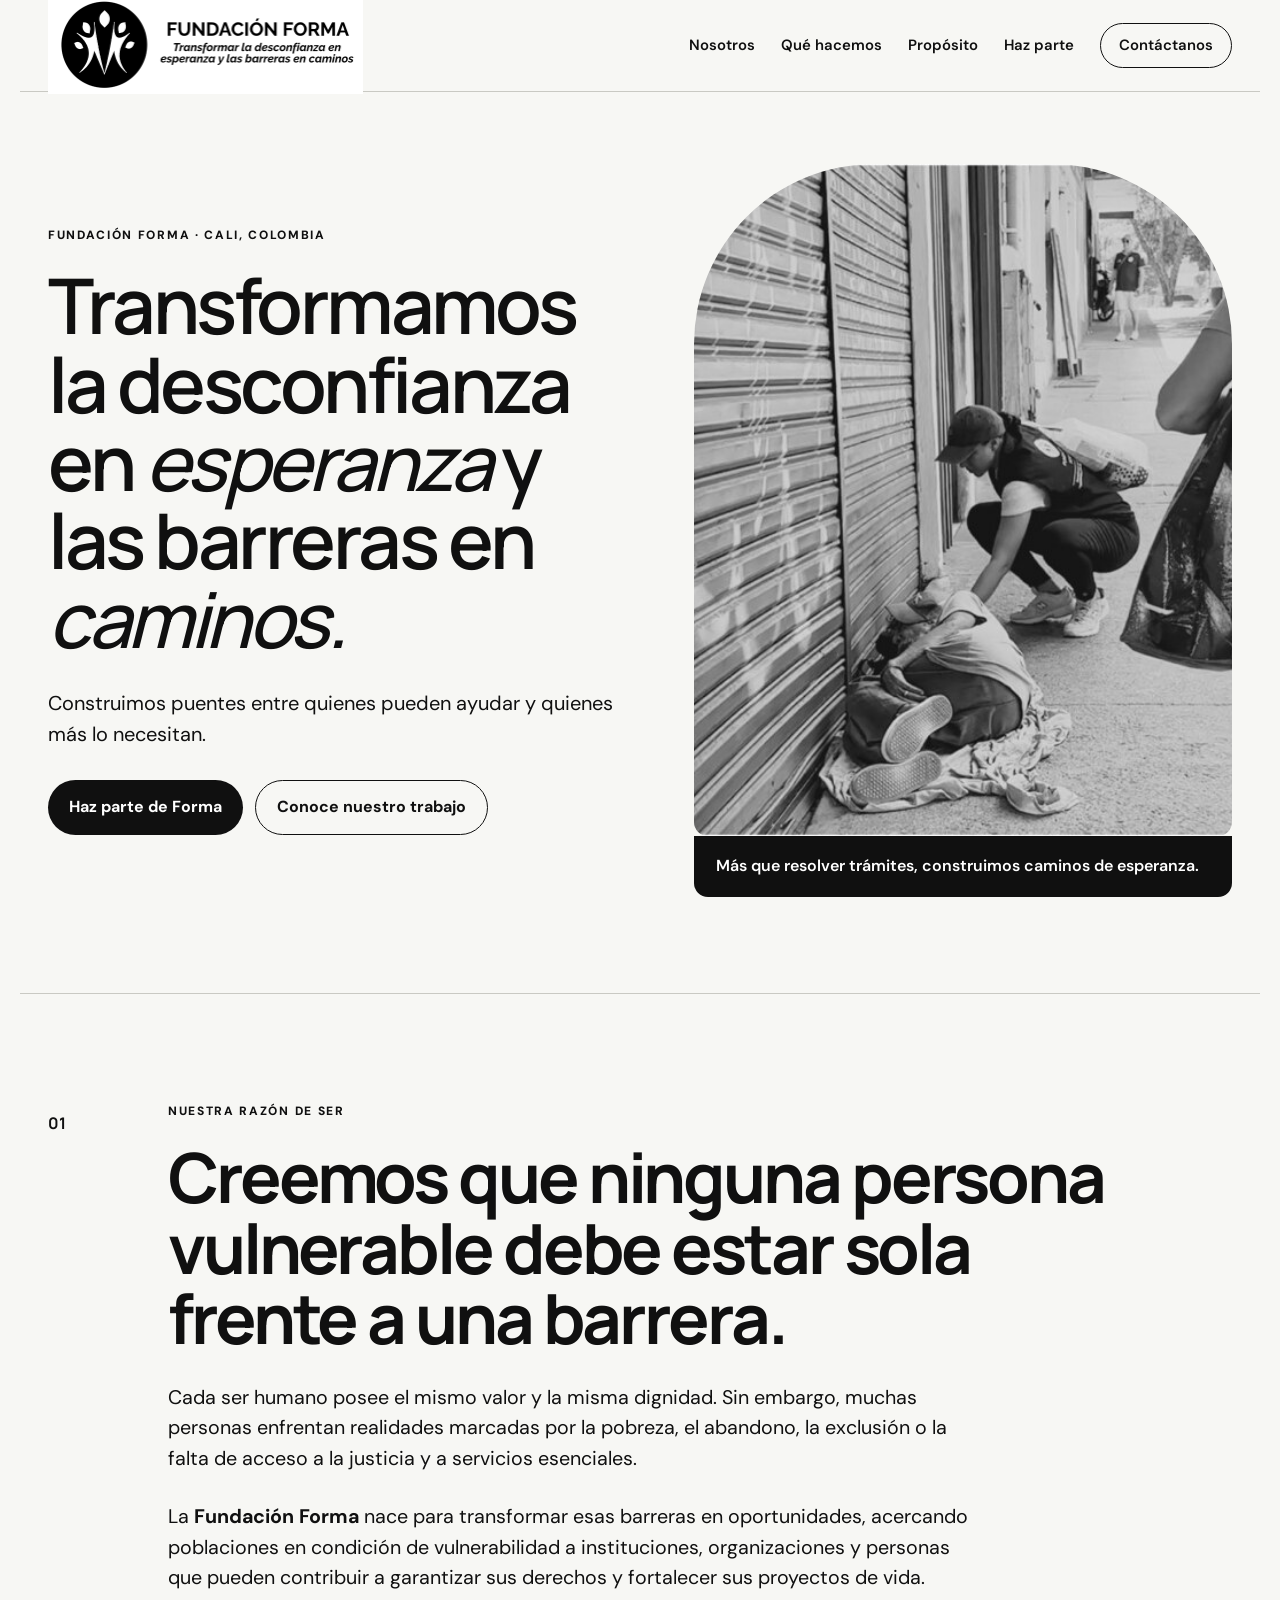
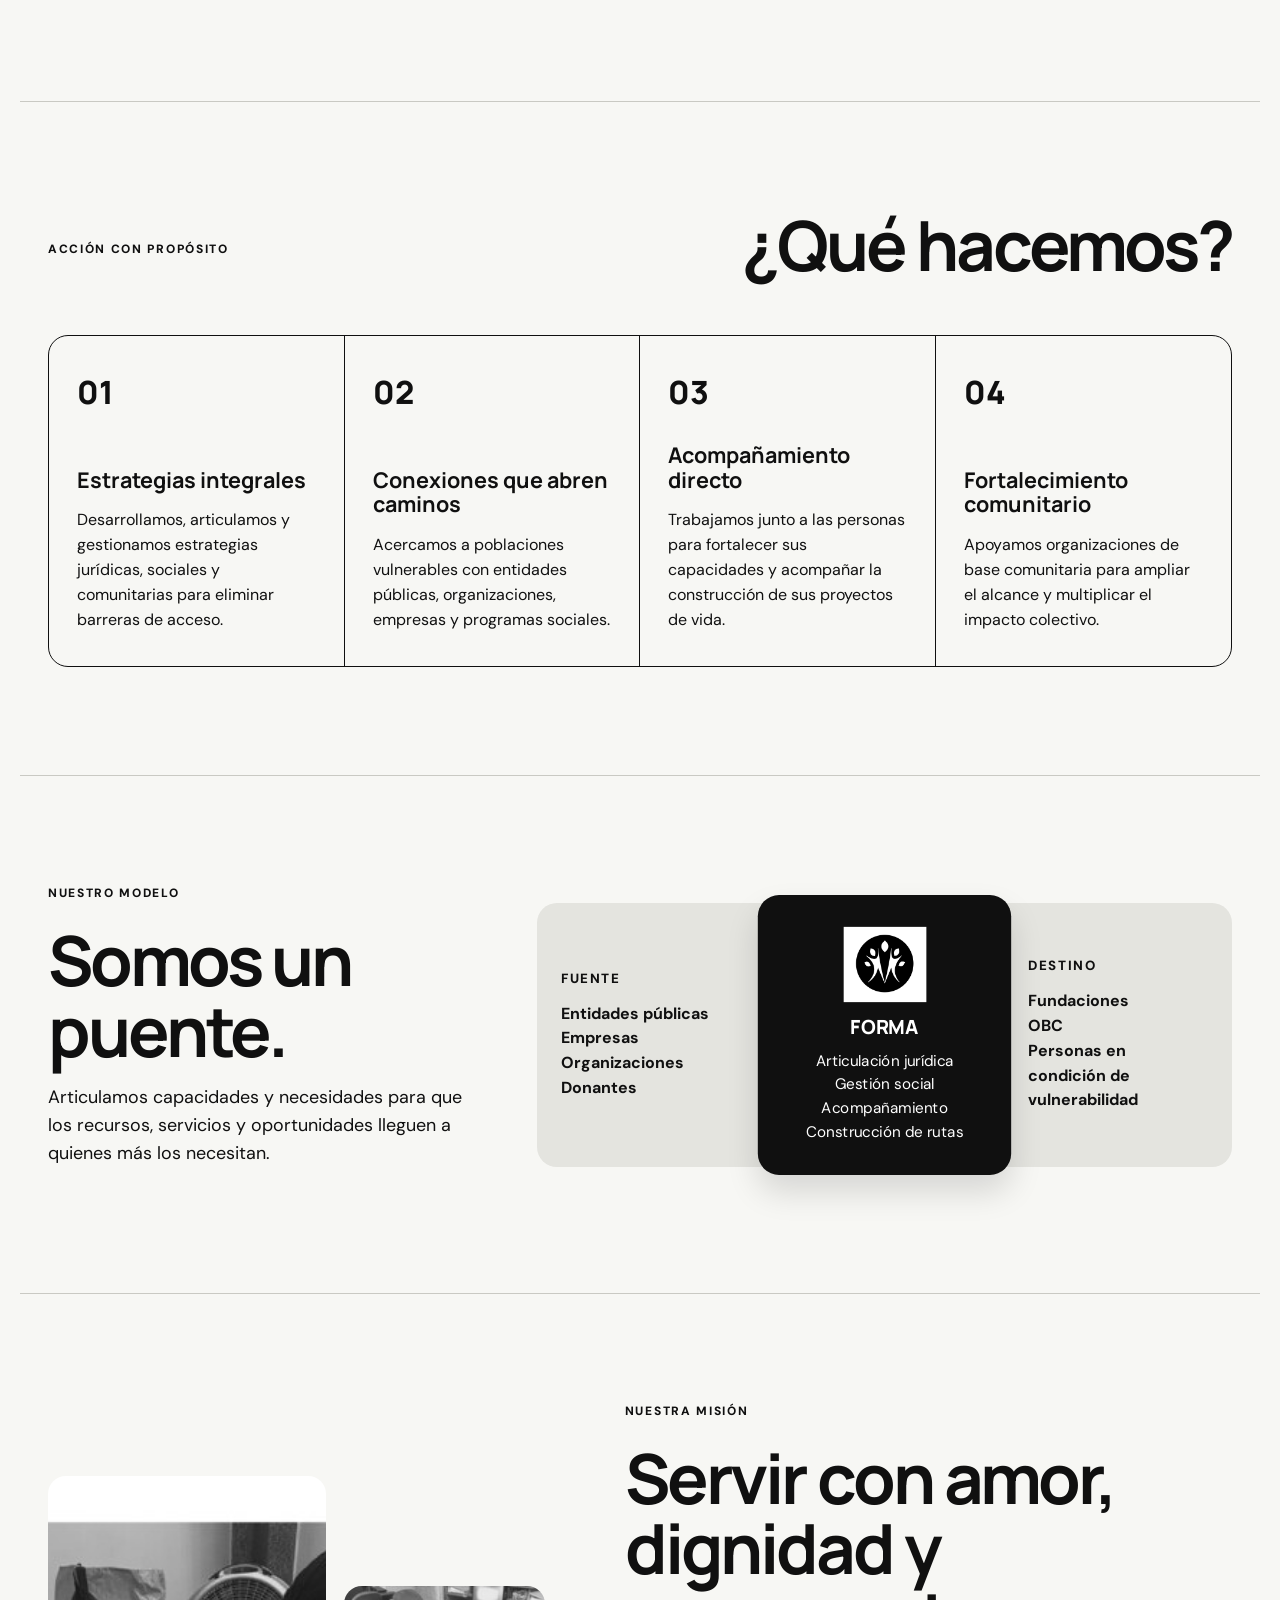
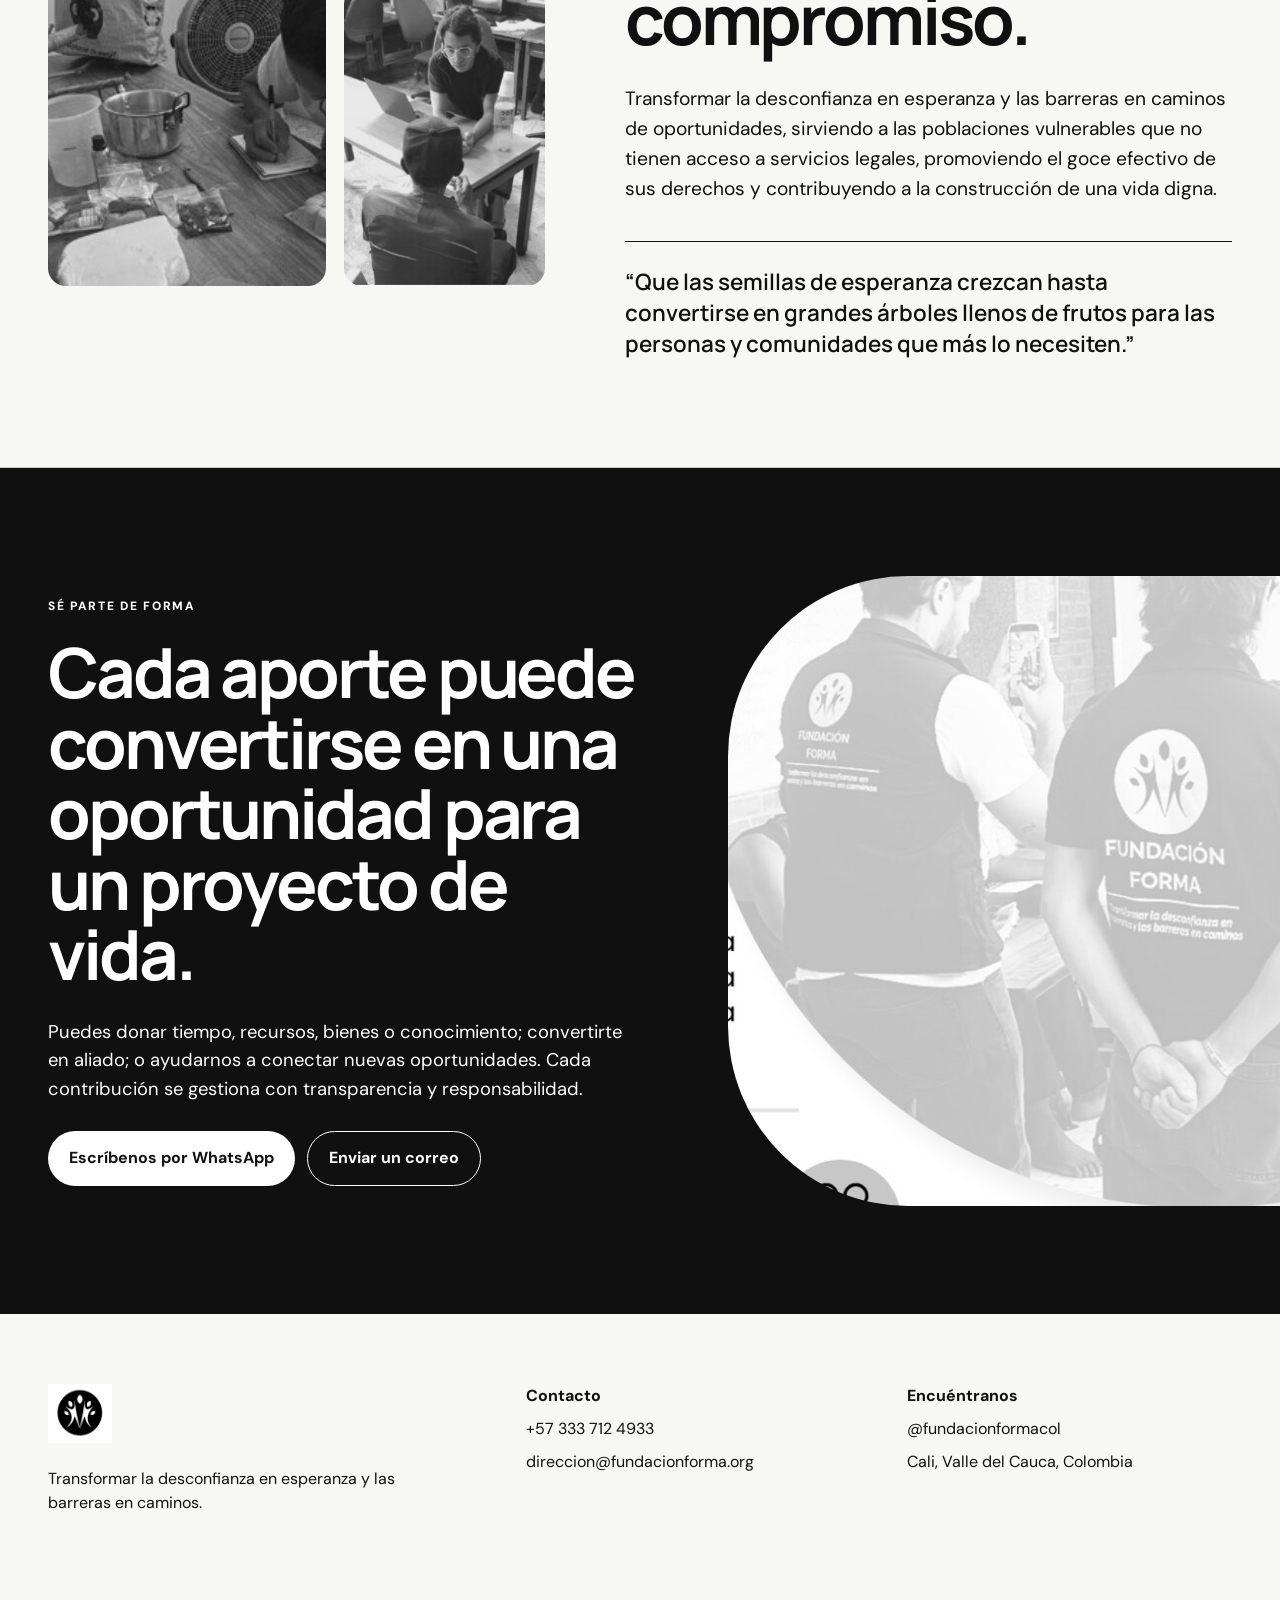
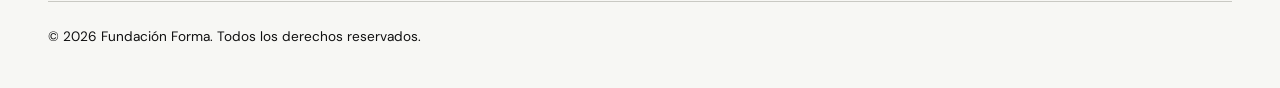
==== index.html @ 5c6cae5a "Add files via upload Publicar página de Fundación Forma." ====
<!doctype html>
<html lang="es">
<head>
  <meta charset="utf-8">
  <meta name="viewport" content="width=device-width, initial-scale=1">
  <meta name="description" content="Fundación Forma transforma la desconfianza en esperanza y las barreras en caminos, acompañando a poblaciones en condición de vulnerabilidad.">
  <meta name="theme-color" content="#111111">
  <title>Fundación Forma | Caminos de esperanza</title>
  <link rel="preconnect" href="https://fonts.googleapis.com">
  <link rel="preconnect" href="https://fonts.gstatic.com" crossorigin>
  <link href="https://fonts.googleapis.com/css2?family=DM+Sans:wght@400;500;600;700&family=Manrope:wght@500;600;700;800&display=swap" rel="stylesheet">
  <link rel="stylesheet" href="styles.css">
</head>
<body>
  <a class="skip-link" href="#contenido">Saltar al contenido</a>
  <header class="site-header">
    <a class="brand" href="#inicio" aria-label="Fundación Forma, inicio">
      <img src="logo-horizontal.png" alt="Fundación Forma">
    </a>
    <button class="menu-button" type="button" aria-expanded="false" aria-controls="menu">Menú</button>
    <nav id="menu" aria-label="Navegación principal">
      <a href="#nosotros">Nosotros</a>
      <a href="#hacemos">Qué hacemos</a>
      <a href="#mision">Propósito</a>
      <a href="#participa">Haz parte</a>
      <a class="nav-cta" href="https://wa.me/573337124933" target="_blank" rel="noopener">Contáctanos</a>
    </nav>
  </header>

  <main id="contenido">
    <section class="hero" id="inicio">
      <div class="hero-copy reveal">
        <p class="eyebrow">Fundación Forma · Cali, Colombia</p>
        <h1>Transformamos la desconfianza en <em>esperanza</em> y las barreras en <em>caminos.</em></h1>
        <p class="hero-lead">Construimos puentes entre quienes pueden ayudar y quienes más lo necesitan.</p>
        <div class="hero-actions">
          <a class="button button-dark" href="#participa">Haz parte de Forma</a>
          <a class="button button-light" href="#hacemos">Conoce nuestro trabajo</a>
        </div>
      </div>
      <figure class="hero-image reveal">
        <img src="hero.jpg" alt="Equipo de Fundación Forma acompañando a una persona en Cali">
        <figcaption>Más que resolver trámites, construimos caminos de esperanza.</figcaption>
      </figure>
    </section>

    <section class="statement section" id="nosotros">
      <div class="section-number">01</div>
      <div class="statement-copy reveal">
        <p class="eyebrow">Nuestra razón de ser</p>
        <h2>Creemos que ninguna persona vulnerable debe estar sola frente a una barrera.</h2>
        <p>Cada ser humano posee el mismo valor y la misma dignidad. Sin embargo, muchas personas enfrentan realidades marcadas por la pobreza, el abandono, la exclusión o la falta de acceso a la justicia y a servicios esenciales.</p>
        <p>La <strong>Fundación Forma</strong> nace para transformar esas barreras en oportunidades, acercando poblaciones en condición de vulnerabilidad a instituciones, organizaciones y personas que pueden contribuir a garantizar sus derechos y fortalecer sus proyectos de vida.</p>
      </div>
    </section>

    <section class="work section" id="hacemos">
      <div class="section-heading reveal">
        <p class="eyebrow">Acción con propósito</p>
        <h2>¿Qué hacemos?</h2>
      </div>
      <div class="services">
        <article class="service reveal"><span>01</span><h3>Estrategias integrales</h3><p>Desarrollamos, articulamos y gestionamos estrategias jurídicas, sociales y comunitarias para eliminar barreras de acceso.</p></article>
        <article class="service reveal"><span>02</span><h3>Conexiones que abren caminos</h3><p>Acercamos a poblaciones vulnerables con entidades públicas, organizaciones, empresas y programas sociales.</p></article>
        <article class="service reveal"><span>03</span><h3>Acompañamiento directo</h3><p>Trabajamos junto a las personas para fortalecer sus capacidades y acompañar la construcción de sus proyectos de vida.</p></article>
        <article class="service reveal"><span>04</span><h3>Fortalecimiento comunitario</h3><p>Apoyamos organizaciones de base comunitaria para ampliar el alcance y multiplicar el impacto colectivo.</p></article>
      </div>
    </section>

    <section class="bridge section" aria-labelledby="bridge-title">
      <div class="bridge-intro reveal">
        <p class="eyebrow">Nuestro modelo</p>
        <h2 id="bridge-title">Somos un puente.</h2>
        <p>Articulamos capacidades y necesidades para que los recursos, servicios y oportunidades lleguen a quienes más los necesitan.</p>
      </div>
      <div class="bridge-map reveal">
        <div><small>Fuente</small><strong>Entidades públicas<br>Empresas<br>Organizaciones<br>Donantes</strong></div>
        <div class="bridge-center"><img src="isotipo.png" alt=""><strong>FORMA</strong><span>Articulación jurídica<br>Gestión social<br>Acompañamiento<br>Construcción de rutas</span></div>
        <div><small>Destino</small><strong>Fundaciones<br>OBC<br>Personas en condición de vulnerabilidad</strong></div>
      </div>
    </section>

    <section class="purpose section" id="mision">
      <figure class="photo-stack reveal">
        <img src="taller.jpg" alt="Actividad productiva acompañada por Fundación Forma">
        <img src="acompanamiento.jpg" alt="Asesoría directa de Fundación Forma">
      </figure>
      <div class="purpose-copy reveal">
        <p class="eyebrow">Nuestra misión</p>
        <h2>Servir con amor, dignidad y compromiso.</h2>
        <p>Transformar la desconfianza en esperanza y las barreras en caminos de oportunidades, sirviendo a las poblaciones vulnerables que no tienen acceso a servicios legales, promoviendo el goce efectivo de sus derechos y contribuyendo a la construcción de una vida digna.</p>
        <blockquote>“Que las semillas de esperanza crezcan hasta convertirse en grandes árboles llenos de frutos para las personas y comunidades que más lo necesiten.”</blockquote>
      </div>
    </section>

    <section class="join section" id="participa">
      <div class="join-copy reveal">
        <p class="eyebrow">Sé parte de Forma</p>
        <h2>Cada aporte puede convertirse en una oportunidad para un proyecto de vida.</h2>
        <p>Puedes donar tiempo, recursos, bienes o conocimiento; convertirte en aliado; o ayudarnos a conectar nuevas oportunidades. Cada contribución se gestiona con transparencia y responsabilidad.</p>
        <div class="hero-actions">
          <a class="button button-white" href="https://wa.me/573337124933?text=Hola%20Fundaci%C3%B3n%20Forma%2C%20quiero%20conocer%20c%C3%B3mo%20puedo%20ayudar." target="_blank" rel="noopener">Escríbenos por WhatsApp</a>
          <a class="button button-outline" href="mailto:direccion@fundacionforma.org">Enviar un correo</a>
        </div>
      </div>
      <figure class="join-image reveal"><img src="equipo.jpg" alt="Integrantes de Fundación Forma en una actividad de servicio"></figure>
    </section>
  </main>

  <footer>
    <div class="footer-brand"><img src="isotipo.png" alt="Fundación Forma"><p>Transformar la desconfianza en esperanza y las barreras en caminos.</p></div>
    <div><strong>Contacto</strong><a href="tel:+573337124933">+57 333 712 4933</a><a href="mailto:direccion@fundacionforma.org">direccion@fundacionforma.org</a></div>
    <div><strong>Encuéntranos</strong><a href="https://www.instagram.com/fundacionformacol/" target="_blank" rel="noopener">@fundacionformacol</a><span>Cali, Valle del Cauca, Colombia</span></div>
    <p class="copyright">© <span id="year"></span> Fundación Forma. Todos los derechos reservados.</p>
  </footer>
  <script src="script.js"></script>
</body>
</html>
---- styles.css ----
:root{--ink:#101010;--paper:#f7f7f4;--soft:#deded9;--line:#c9c9c3;--max:1240px}*{box-sizing:border-box}html{scroll-behavior:smooth}body{margin:0;background:var(--paper);color:var(--ink);font-family:"DM Sans",sans-serif;line-height:1.55}img{display:block;max-width:100%}a{color:inherit}.skip-link{position:absolute;left:-9999px}.skip-link:focus{left:1rem;top:1rem;background:#fff;padding:.75rem;z-index:20}.site-header{height:92px;max-width:var(--max);margin:auto;padding:0 28px;display:flex;align-items:center;justify-content:space-between;border-bottom:1px solid var(--line);position:relative;z-index:10}.brand img{width:315px}.site-header nav{display:flex;align-items:center;gap:26px}.site-header nav a{text-decoration:none;font-size:.93rem;font-weight:600}.nav-cta{border:1px solid var(--ink);border-radius:999px;padding:10px 18px}.menu-button{display:none;background:none;border:1px solid var(--ink);border-radius:999px;padding:9px 15px;font:inherit;font-weight:700}.hero{max-width:var(--max);margin:auto;padding:72px 28px 96px;display:grid;grid-template-columns:1.04fr .96fr;gap:64px;align-items:center}.eyebrow{text-transform:uppercase;letter-spacing:.14em;font-size:.75rem;font-weight:800;margin:0 0 22px}.hero h1,.section h2{font-family:"Manrope",sans-serif;letter-spacing:-.045em;line-height:1.02;margin:0}.hero h1{font-size:clamp(3.1rem,6vw,6.5rem);font-weight:600}.hero h1 em{font-style:italic;font-weight:500}.hero-lead{font-size:1.25rem;max-width:610px;margin:30px 0}.hero-actions{display:flex;gap:12px;flex-wrap:wrap}.button{display:inline-flex;align-items:center;justify-content:center;padding:14px 21px;border-radius:999px;text-decoration:none;font-weight:700}.button-dark{background:var(--ink);color:#fff}.button-light{border:1px solid var(--ink)}.hero-image{margin:0}.hero-image img{aspect-ratio:4/5;object-fit:cover;filter:grayscale(1);border-radius:180px 180px 14px 14px}.hero-image figcaption{background:var(--ink);color:#fff;padding:18px 22px;border-radius:0 0 14px 14px;font-weight:600}.section{max-width:var(--max);margin:auto;padding:108px 28px;border-top:1px solid var(--line)}.section h2{font-size:clamp(2.8rem,5.4vw,5.7rem)}.statement{display:grid;grid-template-columns:120px 1fr}.section-number{font:700 1rem "Manrope";padding-top:10px}.statement-copy{max-width:980px}.statement-copy>p:not(.eyebrow){font-size:1.23rem;max-width:820px;margin:28px 0 0}.section-heading{display:flex;align-items:end;justify-content:space-between;margin-bottom:55px}.services{display:grid;grid-template-columns:repeat(4,1fr);border:1px solid var(--ink);border-radius:20px;overflow:hidden}.service{padding:34px 28px;min-height:330px;border-right:1px solid var(--ink);display:flex;flex-direction:column}.service:last-child{border-right:0}.service span{font:800 2rem "Manrope"}.service h3{font:700 1.35rem "Manrope";line-height:1.15;margin:auto 0 16px}.service p{margin:0}.bridge{display:grid;grid-template-columns:.75fr 1.25fr;gap:72px;align-items:center}.bridge-intro p:last-child{font-size:1.12rem}.bridge-map{display:grid;grid-template-columns:1fr 1.05fr 1fr;align-items:stretch}.bridge-map>div{background:#e4e4df;padding:30px 24px;display:flex;flex-direction:column;justify-content:center}.bridge-map>div:first-child{border-radius:20px 0 0 20px}.bridge-map>div:last-child{border-radius:0 20px 20px 0}.bridge-map small{text-transform:uppercase;letter-spacing:.12em;font-weight:800;margin-bottom:12px}.bridge-center{background:var(--ink)!important;color:#fff!important;text-align:center;align-items:center;transform:scale(1.06);border-radius:20px!important;box-shadow:0 16px 30px #0002}.bridge-center img{width:78px;margin-bottom:10px}.bridge-center strong{font:800 1.15rem "Manrope";margin-bottom:8px}.bridge-center span{font-size:.9rem}.purpose{display:grid;grid-template-columns:.9fr 1.1fr;gap:80px;align-items:center}.photo-stack{margin:0;display:grid;grid-template-columns:1fr .72fr;align-items:end;gap:18px}.photo-stack img{width:100%;object-fit:cover;filter:grayscale(1);border-radius:18px}.photo-stack img:first-child{height:410px}.photo-stack img:last-child{height:300px}.purpose-copy>p:not(.eyebrow){font-size:1.2rem;margin:30px 0}.purpose blockquote{margin:38px 0 0;padding:24px 0 0;border-top:1px solid var(--ink);font:600 1.4rem "Manrope"}.join{max-width:none;padding-left:max(28px,calc((100vw - var(--max))/2 + 28px));padding-right:0;background:var(--ink);color:#fff;display:grid;grid-template-columns:1.05fr .95fr;gap:70px;align-items:center}.join-copy{padding-right:20px}.join-copy>p:not(.eyebrow){font-size:1.15rem;max-width:690px;margin:28px 0}.button-white{background:#fff;color:#111}.button-outline{border:1px solid #fff}.join-image{margin:0;height:630px}.join-image img{height:100%;width:100%;object-fit:cover;filter:grayscale(1);border-radius:180px 0 0 180px}footer{max-width:var(--max);margin:auto;padding:70px 28px 28px;display:grid;grid-template-columns:1.3fr 1fr 1fr;gap:55px}footer>div{display:flex;flex-direction:column;gap:8px}footer a{text-decoration:none}.footer-brand img{width:64px}.footer-brand p{max-width:360px}.copyright{grid-column:1/-1;border-top:1px solid var(--line);padding-top:24px;font-size:.85rem}.reveal{opacity:0;transform:translateY(18px);transition:opacity .7s ease,transform .7s ease}.reveal.visible{opacity:1;transform:none}@media(max-width:900px){.brand img{width:235px}.menu-button{display:block}.site-header nav{display:none;position:absolute;top:82px;left:18px;right:18px;background:var(--paper);padding:24px;flex-direction:column;align-items:stretch;border:1px solid var(--ink);border-radius:16px}.site-header nav.open{display:flex}.hero,.purpose,.bridge,.join{grid-template-columns:1fr}.hero{padding-top:50px}.hero-image{max-width:600px}.services{grid-template-columns:1fr 1fr}.service:nth-child(2){border-right:0}.service:nth-child(-n+2){border-bottom:1px solid var(--ink)}.bridge{gap:42px}.join{padding-right:28px}.join-image{height:470px}.join-image img{border-radius:120px 120px 0 0}footer{grid-template-columns:1fr 1fr}}@media(max-width:620px){.site-header{height:78px;padding:0 18px}.brand img{width:190px}.hero,.section{padding-left:20px;padding-right:20px}.hero{padding-bottom:70px;gap:38px}.hero h1{font-size:3.25rem}.hero-actions{flex-direction:column}.button{width:100%}.hero-image img{aspect-ratio:1/1.2}.statement{grid-template-columns:1fr}.section-number{margin-bottom:30px}.services{grid-template-columns:1fr}.service{border-right:0;border-bottom:1px solid var(--ink)!important;min-height:auto}.service:last-child{border-bottom:0!important}.service h3{margin:38px 0 12px}.bridge-map{grid-template-columns:1fr}.bridge-map>div{border-radius:0!important}.bridge-map>div:first-child{border-radius:18px 18px 0 0!important}.bridge-map>div:last-child{border-radius:0 0 18px 18px!important}.bridge-center{transform:none;border-radius:0!important}.photo-stack img:first-child{height:300px}.photo-stack img:last-child{height:230px}.join{padding-left:20px;padding-right:20px}.join-image{height:350px}footer{grid-template-columns:1fr;padding-left:20px;padding-right:20px}.copyright{grid-column:auto}}
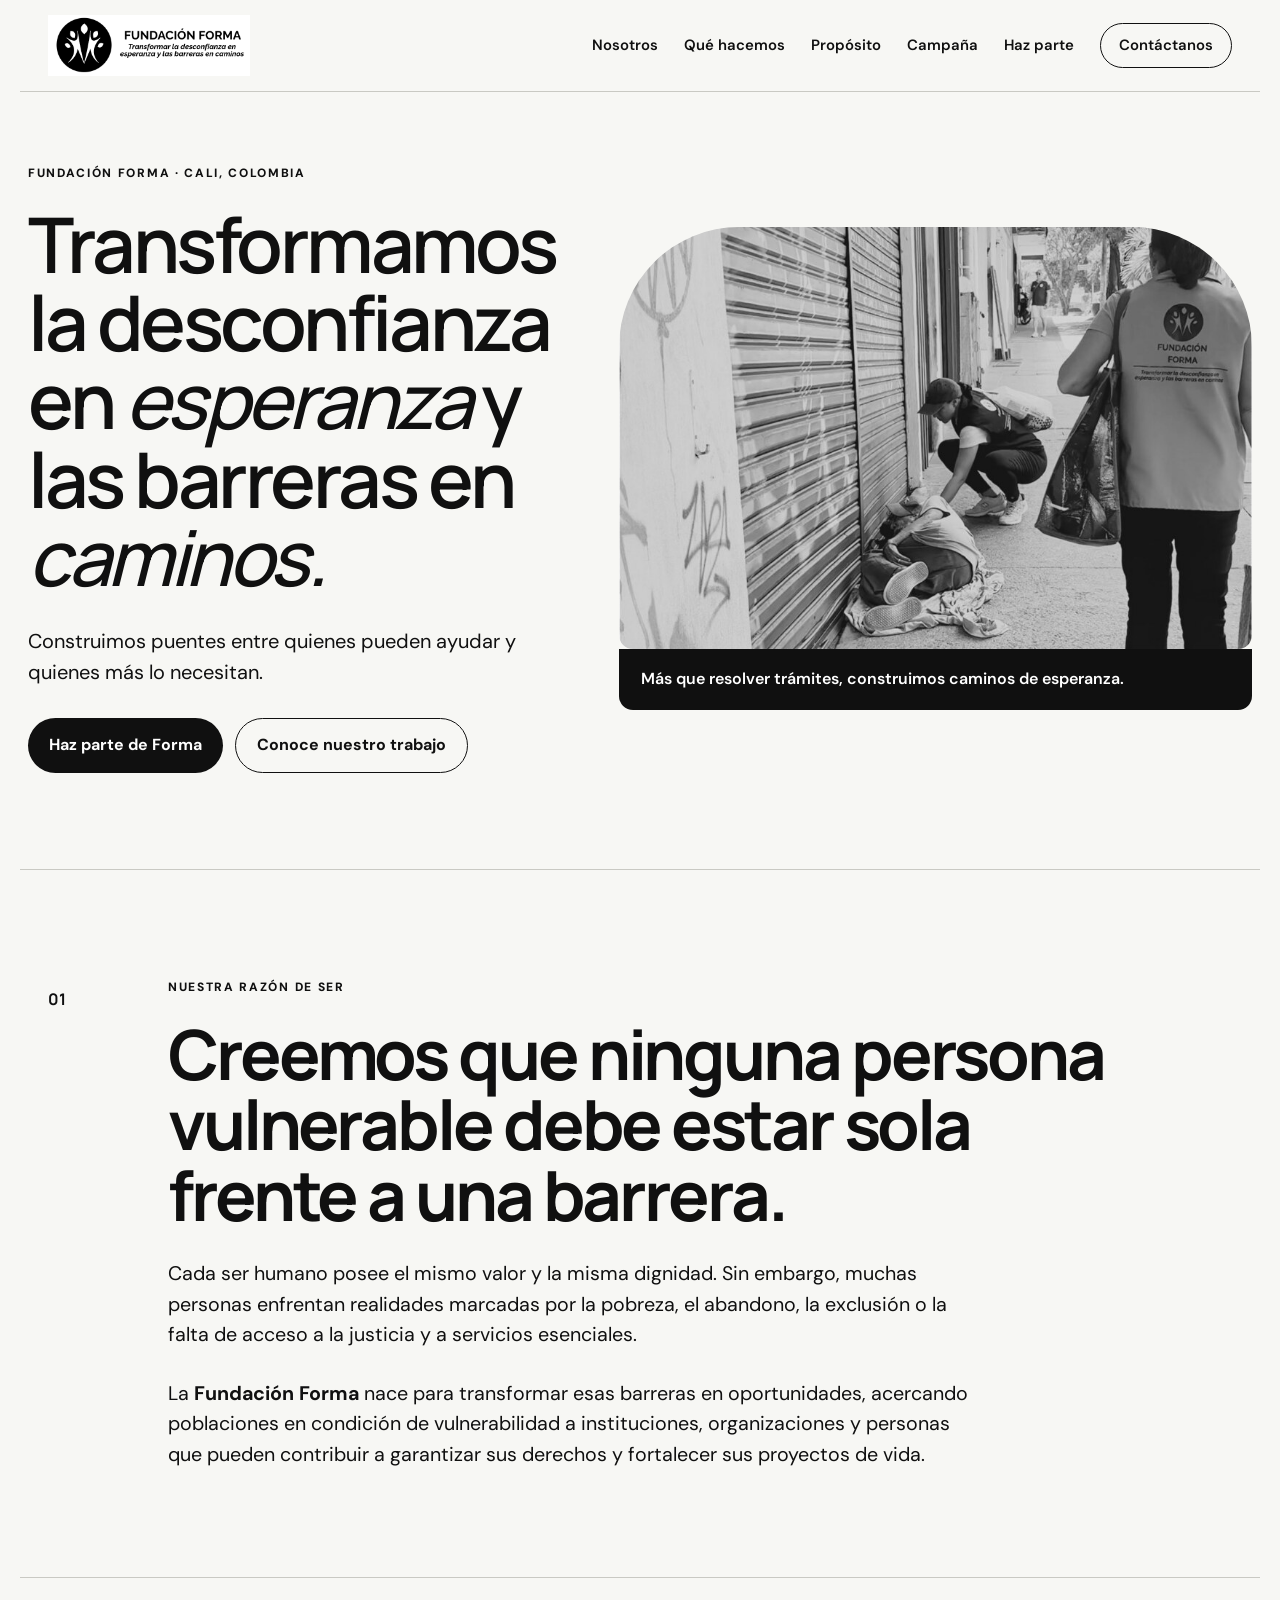
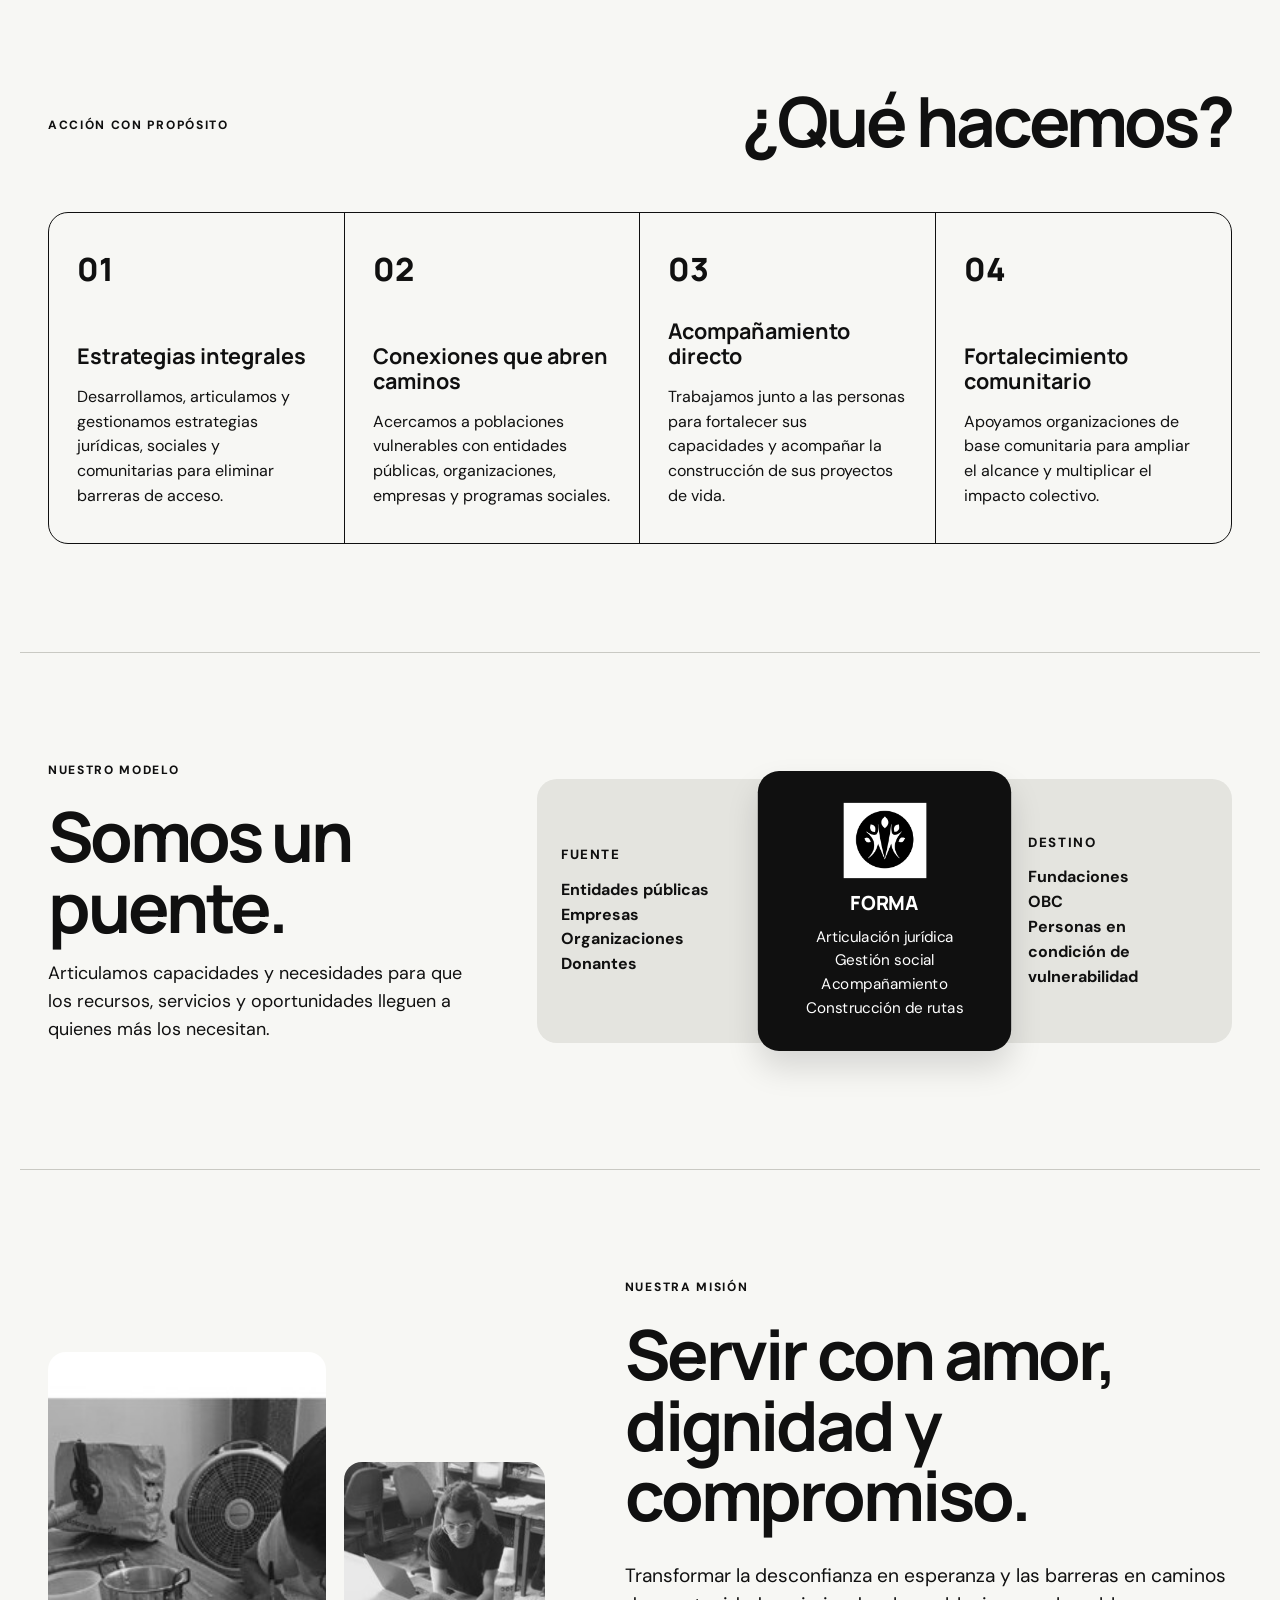
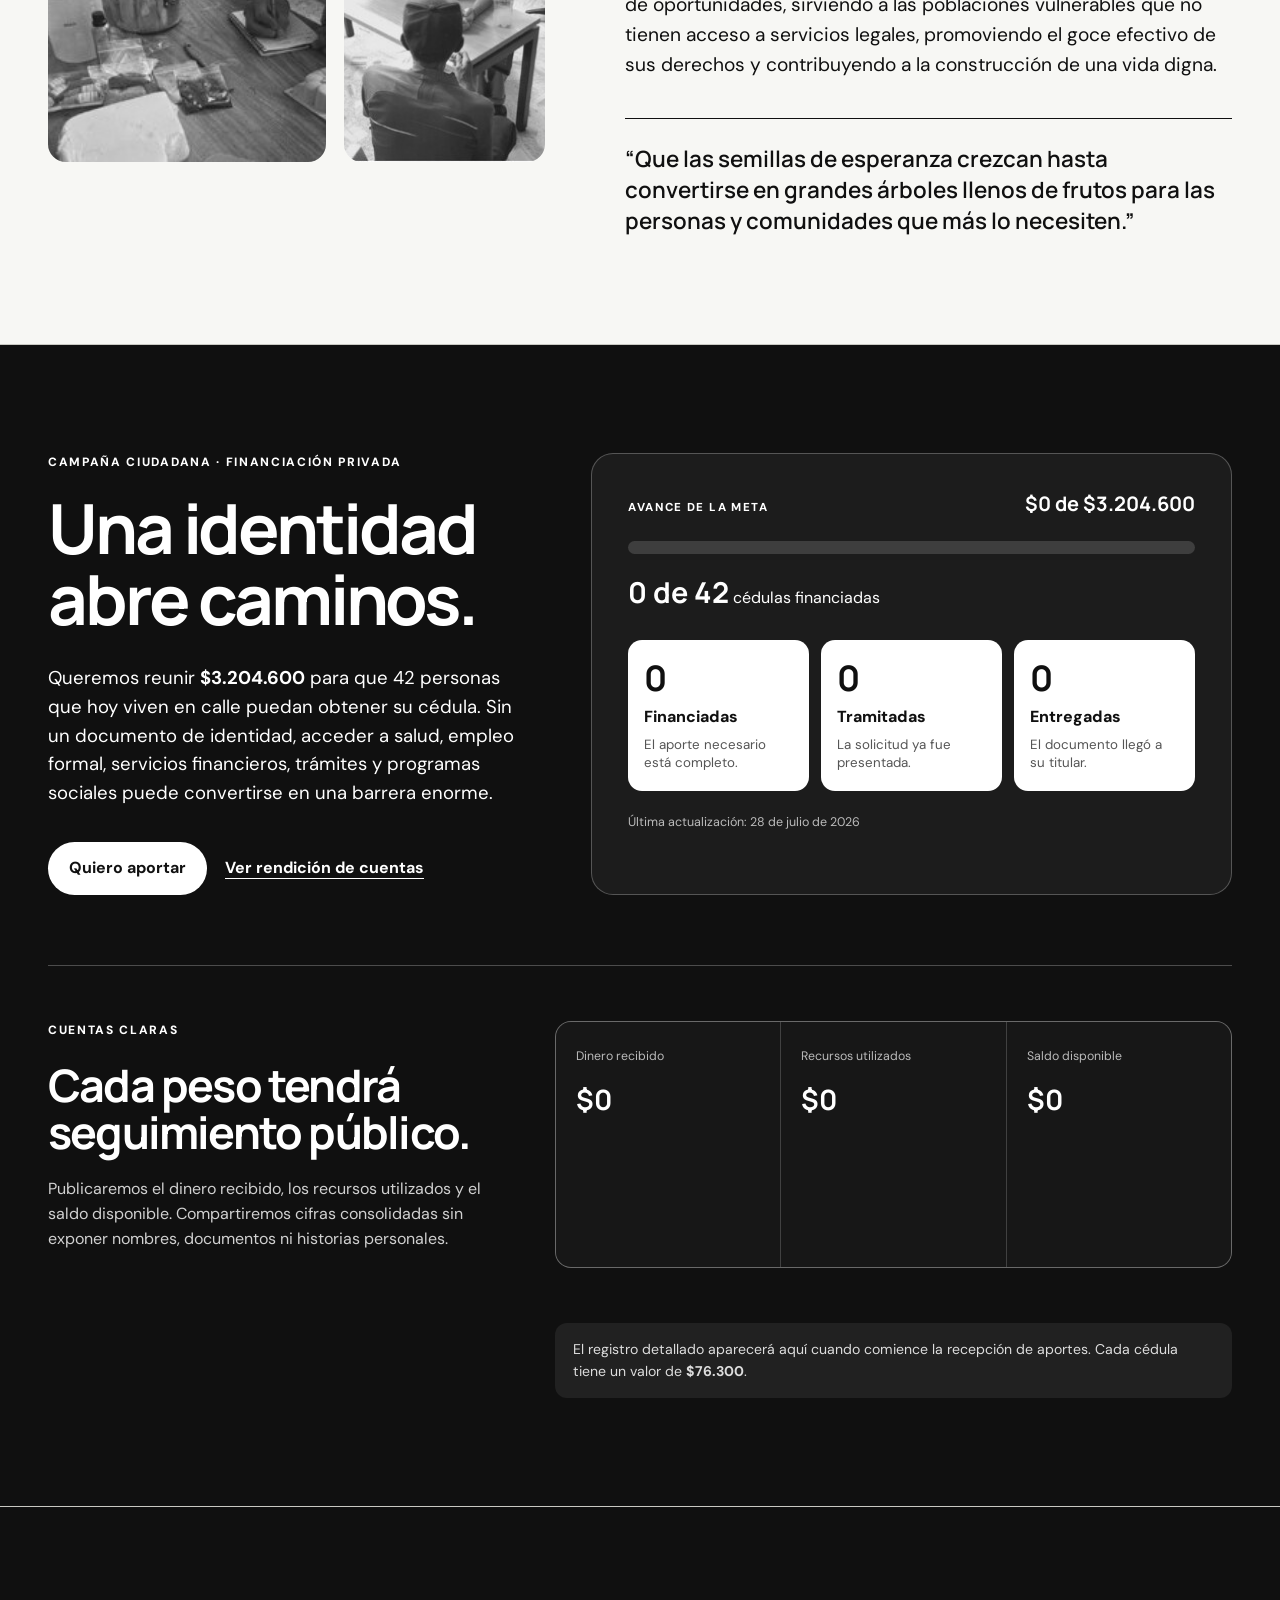
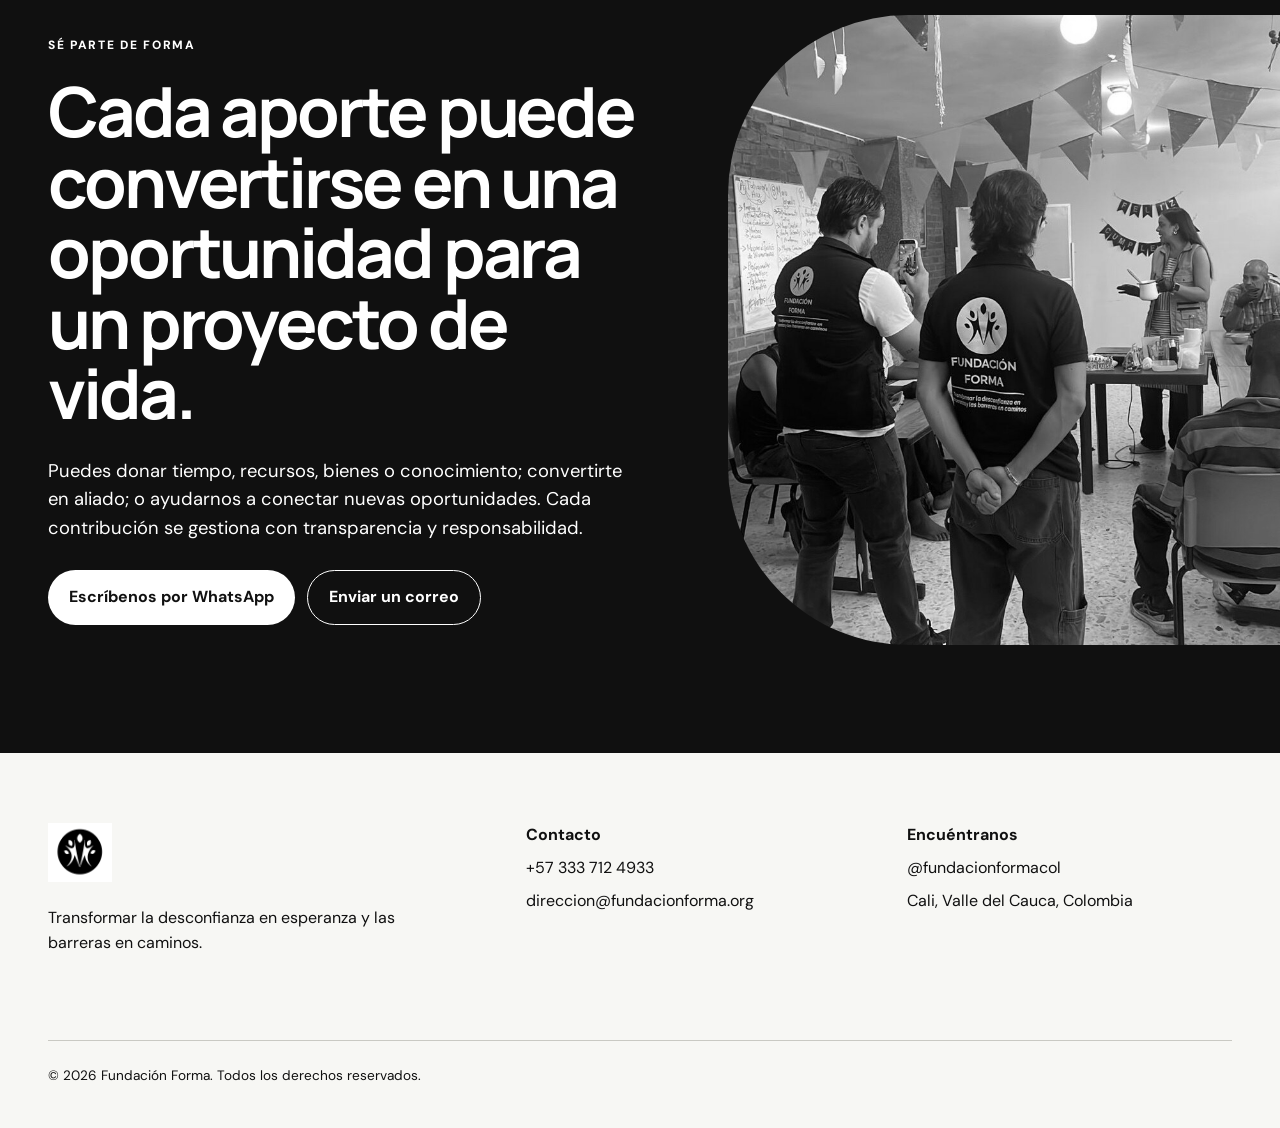
==== commit f06f0d97: "Añadir campaña Una identidad abre caminos" ====
--- a/index.html
+++ b/index.html
@@ -22,6 +22,7 @@
       <a href="#nosotros">Nosotros</a>
       <a href="#hacemos">Qué hacemos</a>
       <a href="#mision">Propósito</a>
+      <a href="#campana">Campaña</a>
       <a href="#participa">Haz parte</a>
       <a class="nav-cta" href="https://wa.me/573337124933" target="_blank" rel="noopener">Contáctanos</a>
     </nav>
@@ -93,6 +94,47 @@
       </div>
     </section>
 
+    <section class="campaign section" id="campana">
+      <div class="campaign-intro reveal">
+        <p class="eyebrow">Campaña ciudadana · Financiación privada</p>
+        <h2>Una identidad abre caminos.</h2>
+        <p>Queremos reunir <strong>$3.204.600</strong> para que 42 personas que hoy viven en calle puedan obtener su cédula. Sin un documento de identidad, acceder a salud, empleo formal, servicios financieros, trámites y programas sociales puede convertirse en una barrera enorme.</p>
+        <div class="campaign-actions">
+          <a class="button button-white" href="https://wa.me/573337124933?text=Hola%20Fundaci%C3%B3n%20Forma%2C%20quiero%20aportar%20a%20la%20campa%C3%B1a%20Una%20identidad%20abre%20caminos." target="_blank" rel="noopener">Quiero aportar</a>
+          <a class="campaign-link" href="#transparencia-campana">Ver rendición de cuentas</a>
+        </div>
+      </div>
+
+      <div class="campaign-progress reveal" aria-labelledby="campaign-progress-title">
+        <div class="progress-heading">
+          <span id="campaign-progress-title">Avance de la meta</span>
+          <strong>$0 de $3.204.600</strong>
+        </div>
+        <div class="progress-bar" role="progressbar" aria-label="Dinero recaudado" aria-valuemin="0" aria-valuemax="3204600" aria-valuenow="0"><span style="width:0%"></span></div>
+        <p><strong>0 de 42</strong> cédulas financiadas</p>
+        <div class="case-status">
+          <article><strong>0</strong><span>Financiadas</span><small>El aporte necesario está completo.</small></article>
+          <article><strong>0</strong><span>Tramitadas</span><small>La solicitud ya fue presentada.</small></article>
+          <article><strong>0</strong><span>Entregadas</span><small>El documento llegó a su titular.</small></article>
+        </div>
+        <p class="campaign-updated">Última actualización: 28 de julio de 2026</p>
+      </div>
+
+      <div class="campaign-transparency reveal" id="transparencia-campana">
+        <div>
+          <p class="eyebrow">Cuentas claras</p>
+          <h3>Cada peso tendrá seguimiento público.</h3>
+          <p>Publicaremos el dinero recibido, los recursos utilizados y el saldo disponible. Compartiremos cifras consolidadas sin exponer nombres, documentos ni historias personales.</p>
+        </div>
+        <dl class="campaign-ledger">
+          <div><dt>Dinero recibido</dt><dd>$0</dd></div>
+          <div><dt>Recursos utilizados</dt><dd>$0</dd></div>
+          <div><dt>Saldo disponible</dt><dd>$0</dd></div>
+        </dl>
+        <p class="campaign-note">El registro detallado aparecerá aquí cuando comience la recepción de aportes. Cada cédula tiene un valor de <strong>$76.300</strong>.</p>
+      </div>
+    </section>
+
     <section class="join section" id="participa">
       <div class="join-copy reveal">
         <p class="eyebrow">Sé parte de Forma</p>
--- a/styles.css
+++ b/styles.css
@@ -1 +1,150 @@
-:root{--ink:#101010;--paper:#f7f7f4;--soft:#deded9;--line:#c9c9c3;--max:1240px}*{box-sizing:border-box}html{scroll-behavior:smooth}body{margin:0;background:var(--paper);color:var(--ink);font-family:"DM Sans",sans-serif;line-height:1.55}img{display:block;max-width:100%}a{color:inherit}.skip-link{position:absolute;left:-9999px}.skip-link:focus{left:1rem;top:1rem;background:#fff;padding:.75rem;z-index:20}.site-header{height:92px;max-width:var(--max);margin:auto;padding:0 28px;display:flex;align-items:center;justify-content:space-between;border-bottom:1px solid var(--line);position:relative;z-index:10}.brand img{width:315px}.site-header nav{display:flex;align-items:center;gap:26px}.site-header nav a{text-decoration:none;font-size:.93rem;font-weight:600}.nav-cta{border:1px solid var(--ink);border-radius:999px;padding:10px 18px}.menu-button{display:none;background:none;border:1px solid var(--ink);border-radius:999px;padding:9px 15px;font:inherit;font-weight:700}.hero{max-width:var(--max);margin:auto;padding:72px 28px 96px;display:grid;grid-template-columns:1.04fr .96fr;gap:64px;align-items:center}.eyebrow{text-transform:uppercase;letter-spacing:.14em;font-size:.75rem;font-weight:800;margin:0 0 22px}.hero h1,.section h2{font-family:"Manrope",sans-serif;letter-spacing:-.045em;line-height:1.02;margin:0}.hero h1{font-size:clamp(3.1rem,6vw,6.5rem);font-weight:600}.hero h1 em{font-style:italic;font-weight:500}.hero-lead{font-size:1.25rem;max-width:610px;margin:30px 0}.hero-actions{display:flex;gap:12px;flex-wrap:wrap}.button{display:inline-flex;align-items:center;justify-content:center;padding:14px 21px;border-radius:999px;text-decoration:none;font-weight:700}.button-dark{background:var(--ink);color:#fff}.button-light{border:1px solid var(--ink)}.hero-image{margin:0}.hero-image img{aspect-ratio:4/5;object-fit:cover;filter:grayscale(1);border-radius:180px 180px 14px 14px}.hero-image figcaption{background:var(--ink);color:#fff;padding:18px 22px;border-radius:0 0 14px 14px;font-weight:600}.section{max-width:var(--max);margin:auto;padding:108px 28px;border-top:1px solid var(--line)}.section h2{font-size:clamp(2.8rem,5.4vw,5.7rem)}.statement{display:grid;grid-template-columns:120px 1fr}.section-number{font:700 1rem "Manrope";padding-top:10px}.statement-copy{max-width:980px}.statement-copy>p:not(.eyebrow){font-size:1.23rem;max-width:820px;margin:28px 0 0}.section-heading{display:flex;align-items:end;justify-content:space-between;margin-bottom:55px}.services{display:grid;grid-template-columns:repeat(4,1fr);border:1px solid var(--ink);border-radius:20px;overflow:hidden}.service{padding:34px 28px;min-height:330px;border-right:1px solid var(--ink);display:flex;flex-direction:column}.service:last-child{border-right:0}.service span{font:800 2rem "Manrope"}.service h3{font:700 1.35rem "Manrope";line-height:1.15;margin:auto 0 16px}.service p{margin:0}.bridge{display:grid;grid-template-columns:.75fr 1.25fr;gap:72px;align-items:center}.bridge-intro p:last-child{font-size:1.12rem}.bridge-map{display:grid;grid-template-columns:1fr 1.05fr 1fr;align-items:stretch}.bridge-map>div{background:#e4e4df;padding:30px 24px;display:flex;flex-direction:column;justify-content:center}.bridge-map>div:first-child{border-radius:20px 0 0 20px}.bridge-map>div:last-child{border-radius:0 20px 20px 0}.bridge-map small{text-transform:uppercase;letter-spacing:.12em;font-weight:800;margin-bottom:12px}.bridge-center{background:var(--ink)!important;color:#fff!important;text-align:center;align-items:center;transform:scale(1.06);border-radius:20px!important;box-shadow:0 16px 30px #0002}.bridge-center img{width:78px;margin-bottom:10px}.bridge-center strong{font:800 1.15rem "Manrope";margin-bottom:8px}.bridge-center span{font-size:.9rem}.purpose{display:grid;grid-template-columns:.9fr 1.1fr;gap:80px;align-items:center}.photo-stack{margin:0;display:grid;grid-template-columns:1fr .72fr;align-items:end;gap:18px}.photo-stack img{width:100%;object-fit:cover;filter:grayscale(1);border-radius:18px}.photo-stack img:first-child{height:410px}.photo-stack img:last-child{height:300px}.purpose-copy>p:not(.eyebrow){font-size:1.2rem;margin:30px 0}.purpose blockquote{margin:38px 0 0;padding:24px 0 0;border-top:1px solid var(--ink);font:600 1.4rem "Manrope"}.join{max-width:none;padding-left:max(28px,calc((100vw - var(--max))/2 + 28px));padding-right:0;background:var(--ink);color:#fff;display:grid;grid-template-columns:1.05fr .95fr;gap:70px;align-items:center}.join-copy{padding-right:20px}.join-copy>p:not(.eyebrow){font-size:1.15rem;max-width:690px;margin:28px 0}.button-white{background:#fff;color:#111}.button-outline{border:1px solid #fff}.join-image{margin:0;height:630px}.join-image img{height:100%;width:100%;object-fit:cover;filter:grayscale(1);border-radius:180px 0 0 180px}footer{max-width:var(--max);margin:auto;padding:70px 28px 28px;display:grid;grid-template-columns:1.3fr 1fr 1fr;gap:55px}footer>div{display:flex;flex-direction:column;gap:8px}footer a{text-decoration:none}.footer-brand img{width:64px}.footer-brand p{max-width:360px}.copyright{grid-column:1/-1;border-top:1px solid var(--line);padding-top:24px;font-size:.85rem}.reveal{opacity:0;transform:translateY(18px);transition:opacity .7s ease,transform .7s ease}.reveal.visible{opacity:1;transform:none}@media(max-width:900px){.brand img{width:235px}.menu-button{display:block}.site-header nav{display:none;position:absolute;top:82px;left:18px;right:18px;background:var(--paper);padding:24px;flex-direction:column;align-items:stretch;border:1px solid var(--ink);border-radius:16px}.site-header nav.open{display:flex}.hero,.purpose,.bridge,.join{grid-template-columns:1fr}.hero{padding-top:50px}.hero-image{max-width:600px}.services{grid-template-columns:1fr 1fr}.service:nth-child(2){border-right:0}.service:nth-child(-n+2){border-bottom:1px solid var(--ink)}.bridge{gap:42px}.join{padding-right:28px}.join-image{height:470px}.join-image img{border-radius:120px 120px 0 0}footer{grid-template-columns:1fr 1fr}}@media(max-width:620px){.site-header{height:78px;padding:0 18px}.brand img{width:190px}.hero,.section{padding-left:20px;padding-right:20px}.hero{padding-bottom:70px;gap:38px}.hero h1{font-size:3.25rem}.hero-actions{flex-direction:column}.button{width:100%}.hero-image img{aspect-ratio:1/1.2}.statement{grid-template-columns:1fr}.section-number{margin-bottom:30px}.services{grid-template-columns:1fr}.service{border-right:0;border-bottom:1px solid var(--ink)!important;min-height:auto}.service:last-child{border-bottom:0!important}.service h3{margin:38px 0 12px}.bridge-map{grid-template-columns:1fr}.bridge-map>div{border-radius:0!important}.bridge-map>div:first-child{border-radius:18px 18px 0 0!important}.bridge-map>div:last-child{border-radius:0 0 18px 18px!important}.bridge-center{transform:none;border-radius:0!important}.photo-stack img:first-child{height:300px}.photo-stack img:last-child{height:230px}.join{padding-left:20px;padding-right:20px}.join-image{height:350px}footer{grid-template-columns:1fr;padding-left:20px;padding-right:20px}.copyright{grid-column:auto}}
+:root{--ink:#101010;--paper:#f7f7f4;--soft:#deded9;--line:#c9c9c3;--max:1240px}
+*{box-sizing:border-box}
+html{scroll-behavior:smooth}
+body{margin:0;background:var(--paper);color:var(--ink);font-family:"DM Sans",sans-serif;line-height:1.55}
+img{display:block;max-width:100%}
+a{color:inherit}
+.skip-link{position:absolute;left:-9999px}
+.skip-link:focus{left:1rem;top:1rem;background:#fff;padding:.75rem;z-index:20}
+.site-header{height:92px;max-width:var(--max);margin:auto;padding:0 28px;display:flex;align-items:center;justify-content:space-between;border-bottom:1px solid var(--line);position:relative;z-index:10}
+.brand{display:flex;align-items:center;height:100%;overflow:hidden}
+.brand img{width:auto;height:62px;object-fit:contain}
+.site-header nav{display:flex;align-items:center;gap:26px}
+.site-header nav a{text-decoration:none;font-size:.93rem;font-weight:600}
+.nav-cta{border:1px solid var(--ink);border-radius:999px;padding:10px 18px}
+.menu-button{display:none;background:none;border:1px solid var(--ink);border-radius:999px;padding:9px 15px;font:inherit;font-weight:700}
+.hero{max-width:1480px;margin:auto;padding:72px 28px 96px;display:grid;grid-template-columns:.9fr 1.1fr;gap:64px;align-items:center}
+.eyebrow{text-transform:uppercase;letter-spacing:.14em;font-size:.75rem;font-weight:800;margin:0 0 22px}
+.hero h1,.section h2{font-family:"Manrope",sans-serif;letter-spacing:-.045em;line-height:1.02;margin:0}
+.hero h1{font-size:clamp(3.1rem,6vw,6.5rem);font-weight:600}
+.hero h1 em{font-style:italic;font-weight:500}
+.hero-lead{font-size:1.25rem;max-width:610px;margin:30px 0}
+.hero-actions{display:flex;gap:12px;flex-wrap:wrap}
+.button{display:inline-flex;align-items:center;justify-content:center;padding:14px 21px;border-radius:999px;text-decoration:none;font-weight:700}
+.button-dark{background:var(--ink);color:#fff}
+.button-light{border:1px solid var(--ink)}
+.hero-image{margin:0}
+.hero-image img{width:100%;aspect-ratio:3/2;object-fit:cover;object-position:center;filter:grayscale(1);border-radius:120px 120px 14px 14px}
+.hero-image figcaption{background:var(--ink);color:#fff;padding:18px 22px;border-radius:0 0 14px 14px;font-weight:600}
+.section{max-width:var(--max);margin:auto;padding:108px 28px;border-top:1px solid var(--line)}
+.section h2{font-size:clamp(2.8rem,5.4vw,5.7rem)}
+.statement{display:grid;grid-template-columns:120px 1fr}
+.section-number{font:700 1rem "Manrope";padding-top:10px}
+.statement-copy{max-width:980px}
+.statement-copy>p:not(.eyebrow){font-size:1.23rem;max-width:820px;margin:28px 0 0}
+.section-heading{display:flex;align-items:end;justify-content:space-between;margin-bottom:55px}
+.services{display:grid;grid-template-columns:repeat(4,1fr);border:1px solid var(--ink);border-radius:20px;overflow:hidden}
+.service{padding:34px 28px;min-height:330px;border-right:1px solid var(--ink);display:flex;flex-direction:column}
+.service:last-child{border-right:0}
+.service span{font:800 2rem "Manrope"}
+.service h3{font:700 1.35rem "Manrope";line-height:1.15;margin:auto 0 16px}
+.service p{margin:0}
+.bridge{display:grid;grid-template-columns:.75fr 1.25fr;gap:72px;align-items:center}
+.bridge-intro p:last-child{font-size:1.12rem}
+.bridge-map{display:grid;grid-template-columns:1fr 1.05fr 1fr;align-items:stretch}
+.bridge-map>div{background:#e4e4df;padding:30px 24px;display:flex;flex-direction:column;justify-content:center}
+.bridge-map>div:first-child{border-radius:20px 0 0 20px}
+.bridge-map>div:last-child{border-radius:0 20px 20px 0}
+.bridge-map small{text-transform:uppercase;letter-spacing:.12em;font-weight:800;margin-bottom:12px}
+.bridge-center{background:var(--ink)!important;color:#fff!important;text-align:center;align-items:center;transform:scale(1.06);border-radius:20px!important;box-shadow:0 16px 30px #0002}
+.bridge-center img{width:78px;margin-bottom:10px}
+.bridge-center strong{font:800 1.15rem "Manrope";margin-bottom:8px}
+.bridge-center span{font-size:.9rem}
+.purpose{display:grid;grid-template-columns:.9fr 1.1fr;gap:80px;align-items:center}
+.photo-stack{margin:0;display:grid;grid-template-columns:1fr .72fr;align-items:end;gap:18px}
+.photo-stack img{width:100%;object-fit:cover;filter:grayscale(1);border-radius:18px}
+.photo-stack img:first-child{height:410px}
+.photo-stack img:last-child{height:300px}
+.purpose-copy>p:not(.eyebrow){font-size:1.2rem;margin:30px 0}
+.purpose blockquote{margin:38px 0 0;padding:24px 0 0;border-top:1px solid var(--ink);font:600 1.4rem "Manrope"}
+.campaign{max-width:none;padding-left:max(28px,calc((100vw - var(--max))/2 + 28px));padding-right:max(28px,calc((100vw - var(--max))/2 + 28px));background:var(--ink);color:#fff;display:grid;grid-template-columns:.85fr 1.15fr;gap:70px}
+.campaign-intro>p:not(.eyebrow){font-size:1.16rem;max-width:620px;margin:30px 0}
+.campaign-actions{display:flex;gap:18px;align-items:center;flex-wrap:wrap;margin-top:34px}
+.campaign-link{font-weight:700;text-underline-offset:5px}
+.campaign-progress{padding:36px;border:1px solid #ffffff40;border-radius:22px;background:#ffffff0d}
+.progress-heading{display:flex;justify-content:space-between;gap:24px;align-items:baseline}
+.progress-heading span{text-transform:uppercase;letter-spacing:.12em;font-size:.72rem;font-weight:800}
+.progress-heading strong{font:700 1.25rem "Manrope"}
+.progress-bar{height:13px;margin:24px 0 18px;background:#ffffff26;border-radius:999px;overflow:hidden}
+.progress-bar span{display:block;height:100%;background:#fff;border-radius:inherit}
+.campaign-progress>p{margin:0}
+.campaign-progress>p strong{font:700 1.8rem "Manrope"}
+.case-status{display:grid;grid-template-columns:repeat(3,1fr);gap:12px;margin-top:28px}
+.case-status article{padding:20px 16px;background:#fff;color:var(--ink);border-radius:14px;display:flex;flex-direction:column}
+.case-status article strong{font:700 2.2rem "Manrope";line-height:1}
+.case-status article span{font-weight:800;margin:10px 0 6px}
+.case-status article small{line-height:1.35;color:#555}
+.campaign-updated{margin-top:22px!important;font-size:.78rem;color:#bbb}
+.campaign-transparency{grid-column:1/-1;border-top:1px solid #ffffff40;padding-top:55px;display:grid;grid-template-columns:.8fr 1.2fr;gap:55px;scroll-margin-top:100px}
+.campaign-transparency h3{font:700 clamp(2rem,3.5vw,3.7rem) "Manrope";letter-spacing:-.04em;line-height:1.05;margin:0 0 22px}
+.campaign-transparency>div>p:last-child{max-width:570px;color:#d1d1d1}
+.campaign-ledger{margin:0;display:grid;grid-template-columns:repeat(3,1fr);gap:1px;background:#ffffff35;border:1px solid #ffffff35;border-radius:16px;overflow:hidden}
+.campaign-ledger div{background:#171717;padding:25px 20px}
+.campaign-ledger dt{font-size:.77rem;color:#bbb;margin-bottom:14px}
+.campaign-ledger dd{margin:0;font:700 1.75rem "Manrope"}
+.campaign-note{grid-column:2;margin:0;padding:16px 18px;background:#ffffff12;border-radius:12px;font-size:.88rem;color:#ddd}
+.join{max-width:none;padding-left:max(28px,calc((100vw - var(--max))/2 + 28px));padding-right:0;background:var(--ink);color:#fff;display:grid;grid-template-columns:1.05fr .95fr;gap:70px;align-items:center}
+.join-copy{padding-right:20px}
+.join-copy>p:not(.eyebrow){font-size:1.15rem;max-width:690px;margin:28px 0}
+.button-white{background:#fff;color:#111}
+.button-outline{border:1px solid #fff}
+.join-image{margin:0;height:630px}
+.join-image img{height:100%;width:100%;object-fit:cover;object-position:center 48%;filter:grayscale(1);border-radius:180px 0 0 180px}
+footer{max-width:var(--max);margin:auto;padding:70px 28px 28px;display:grid;grid-template-columns:1.3fr 1fr 1fr;gap:55px}
+footer>div{display:flex;flex-direction:column;gap:8px}
+footer a{text-decoration:none}
+.footer-brand img{width:64px}
+.footer-brand p{max-width:360px}
+.copyright{grid-column:1/-1;border-top:1px solid var(--line);padding-top:24px;font-size:.85rem}
+.reveal{opacity:0;transform:translateY(18px);transition:opacity .7s ease,transform .7s ease}
+.reveal.visible{opacity:1;transform:none}
+@media(max-width:900px){.brand img{width:auto;height:54px}
+.menu-button{display:block}
+.site-header nav{display:none;position:absolute;top:82px;left:18px;right:18px;background:var(--paper);padding:24px;flex-direction:column;align-items:stretch;border:1px solid var(--ink);border-radius:16px}
+.site-header nav.open{display:flex}
+.hero,.purpose,.bridge,.campaign,.join{grid-template-columns:1fr}
+.hero{padding-top:50px}
+.hero-image{max-width:600px}
+.services{grid-template-columns:1fr 1fr}
+.service:nth-child(2){border-right:0}
+.service:nth-child(-n+2){border-bottom:1px solid var(--ink)}
+.bridge{gap:42px}
+.campaign{gap:46px}
+.campaign-transparency{grid-template-columns:1fr}
+.campaign-note{grid-column:auto}
+.join{padding-right:28px}
+.join-image{height:470px}
+.join-image img{border-radius:120px 120px 0 0}
+footer{grid-template-columns:1fr 1fr}
+}
+@media(max-width:620px){.site-header{height:78px;padding:0 18px}
+.brand img{width:auto;height:46px}
+.hero,.section{padding-left:20px;padding-right:20px}
+.hero{padding-bottom:70px;gap:38px}
+.hero h1{font-size:3.25rem}
+.hero-actions{flex-direction:column}
+.button{width:100%}
+.hero-image img{aspect-ratio:3/2}
+.statement{grid-template-columns:1fr}
+.section-number{margin-bottom:30px}
+.services{grid-template-columns:1fr}
+.service{border-right:0;border-bottom:1px solid var(--ink)!important;min-height:auto}
+.service:last-child{border-bottom:0!important}
+.service h3{margin:38px 0 12px}
+.bridge-map{grid-template-columns:1fr}
+.bridge-map>div{border-radius:0!important}
+.bridge-map>div:first-child{border-radius:18px 18px 0 0!important}
+.bridge-map>div:last-child{border-radius:0 0 18px 18px!important}
+.bridge-center{transform:none;border-radius:0!important}
+.photo-stack img:first-child{height:300px}
+.photo-stack img:last-child{height:230px}
+.campaign{padding-left:20px;padding-right:20px}
+.campaign-progress{padding:24px 18px}
+.progress-heading{flex-direction:column;gap:8px}
+.case-status,.campaign-ledger{grid-template-columns:1fr}
+.campaign-transparency{gap:28px}
+.join{padding-left:20px;padding-right:20px}
+.join-image{height:350px}
+footer{grid-template-columns:1fr;padding-left:20px;padding-right:20px}
+.copyright{grid-column:auto}
+}
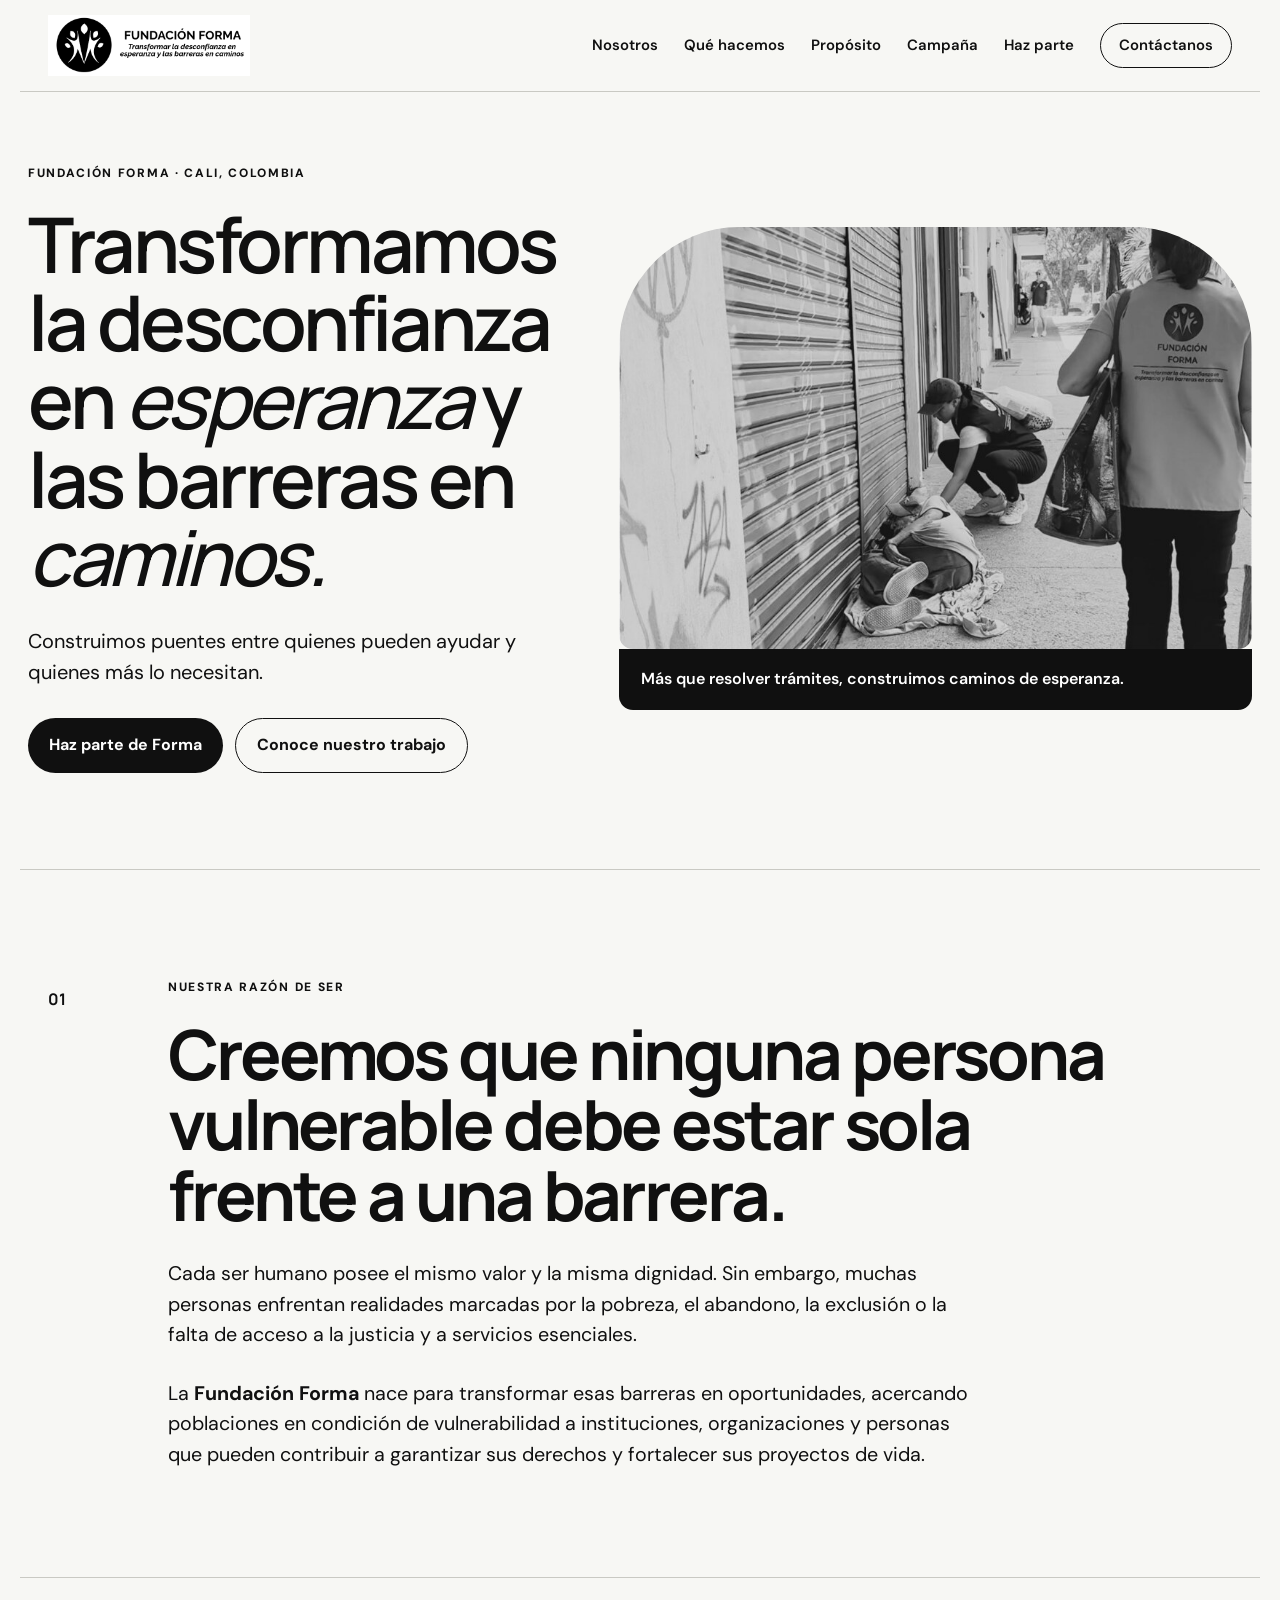
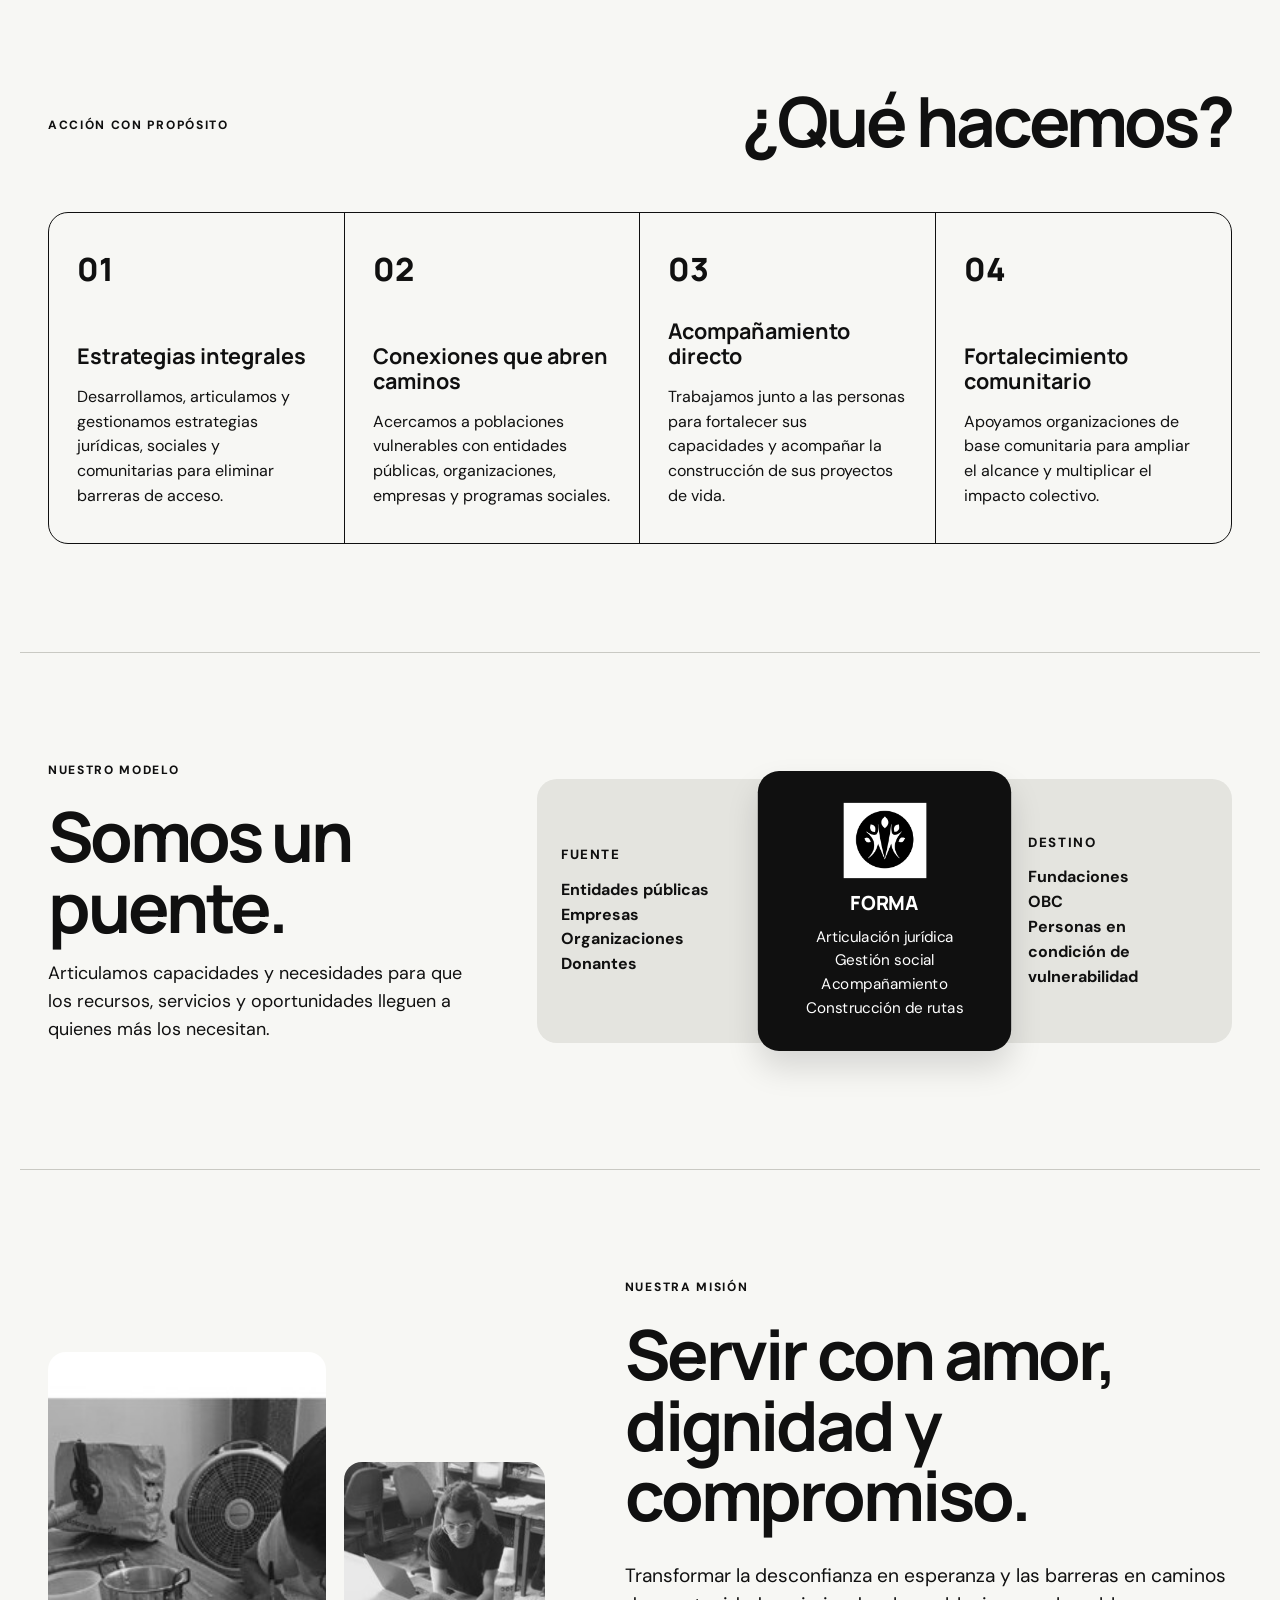
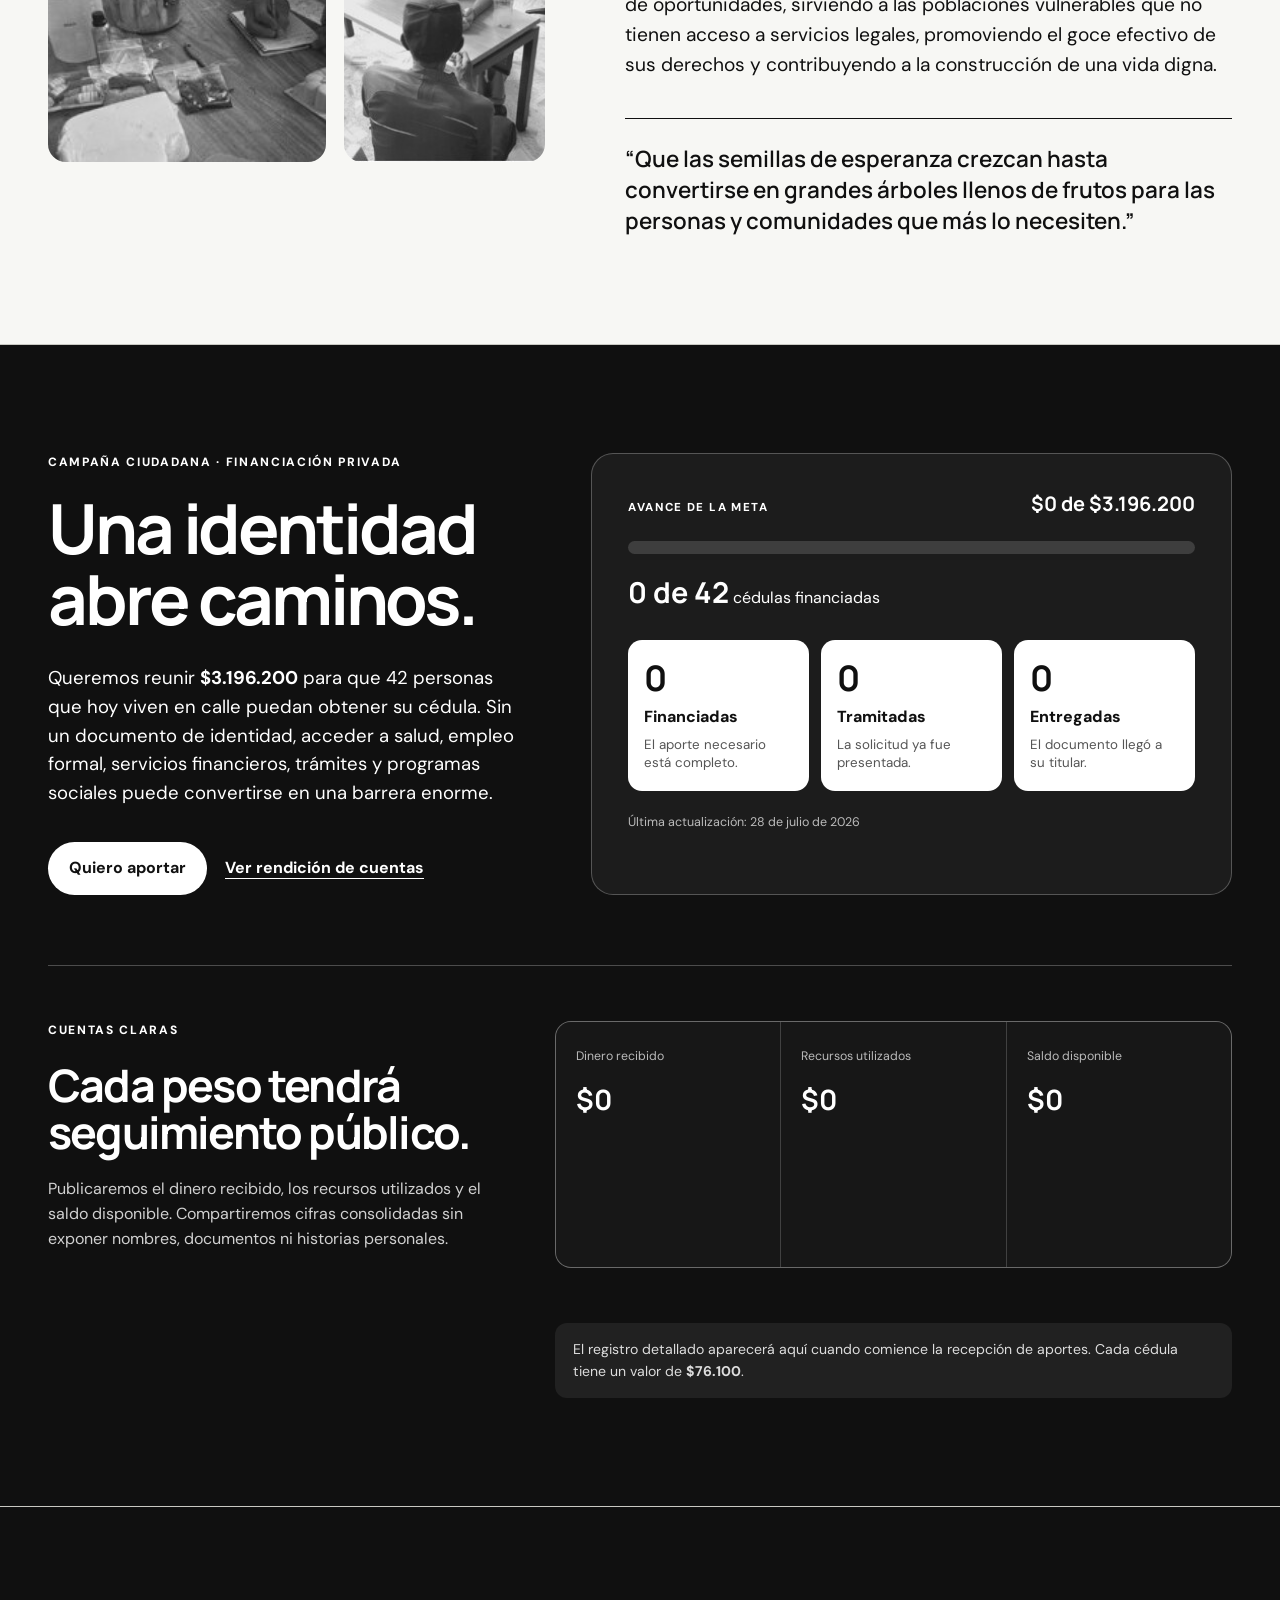
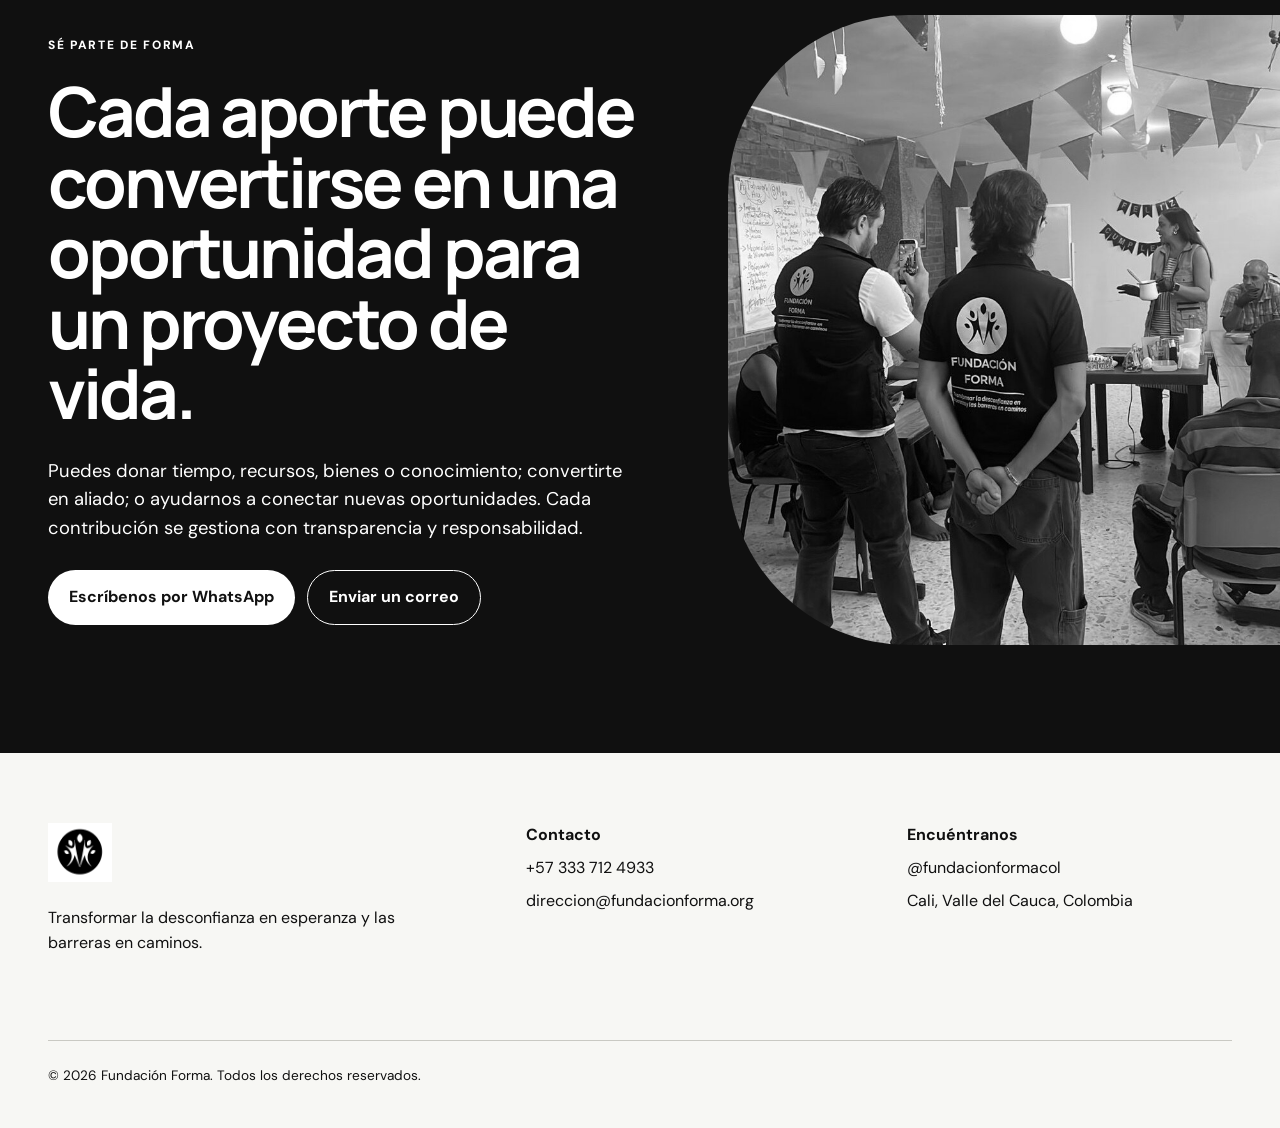
==== commit 92add0a5: "Corrige valor y meta de la campaña de cédulas" ====
--- a/index.html
+++ b/index.html
@@ -98,7 +98,7 @@
       <div class="campaign-intro reveal">
         <p class="eyebrow">Campaña ciudadana · Financiación privada</p>
         <h2>Una identidad abre caminos.</h2>
-        <p>Queremos reunir <strong>$3.204.600</strong> para que 42 personas que hoy viven en calle puedan obtener su cédula. Sin un documento de identidad, acceder a salud, empleo formal, servicios financieros, trámites y programas sociales puede convertirse en una barrera enorme.</p>
+        <p>Queremos reunir <strong>$3.196.200</strong> para que 42 personas que hoy viven en calle puedan obtener su cédula. Sin un documento de identidad, acceder a salud, empleo formal, servicios financieros, trámites y programas sociales puede convertirse en una barrera enorme.</p>
         <div class="campaign-actions">
           <a class="button button-white" href="https://wa.me/573337124933?text=Hola%20Fundaci%C3%B3n%20Forma%2C%20quiero%20aportar%20a%20la%20campa%C3%B1a%20Una%20identidad%20abre%20caminos." target="_blank" rel="noopener">Quiero aportar</a>
           <a class="campaign-link" href="#transparencia-campana">Ver rendición de cuentas</a>
@@ -108,9 +108,9 @@
       <div class="campaign-progress reveal" aria-labelledby="campaign-progress-title">
         <div class="progress-heading">
           <span id="campaign-progress-title">Avance de la meta</span>
-          <strong>$0 de $3.204.600</strong>
+          <strong>$0 de $3.196.200</strong>
         </div>
-        <div class="progress-bar" role="progressbar" aria-label="Dinero recaudado" aria-valuemin="0" aria-valuemax="3204600" aria-valuenow="0"><span style="width:0%"></span></div>
+        <div class="progress-bar" role="progressbar" aria-label="Dinero recaudado" aria-valuemin="0" aria-valuemax="3196200" aria-valuenow="0"><span style="width:0%"></span></div>
         <p><strong>0 de 42</strong> cédulas financiadas</p>
         <div class="case-status">
           <article><strong>0</strong><span>Financiadas</span><small>El aporte necesario está completo.</small></article>
@@ -131,7 +131,7 @@
           <div><dt>Recursos utilizados</dt><dd>$0</dd></div>
           <div><dt>Saldo disponible</dt><dd>$0</dd></div>
         </dl>
-        <p class="campaign-note">El registro detallado aparecerá aquí cuando comience la recepción de aportes. Cada cédula tiene un valor de <strong>$76.300</strong>.</p>
+        <p class="campaign-note">El registro detallado aparecerá aquí cuando comience la recepción de aportes. Cada cédula tiene un valor de <strong>$76.100</strong>.</p>
       </div>
     </section>
 
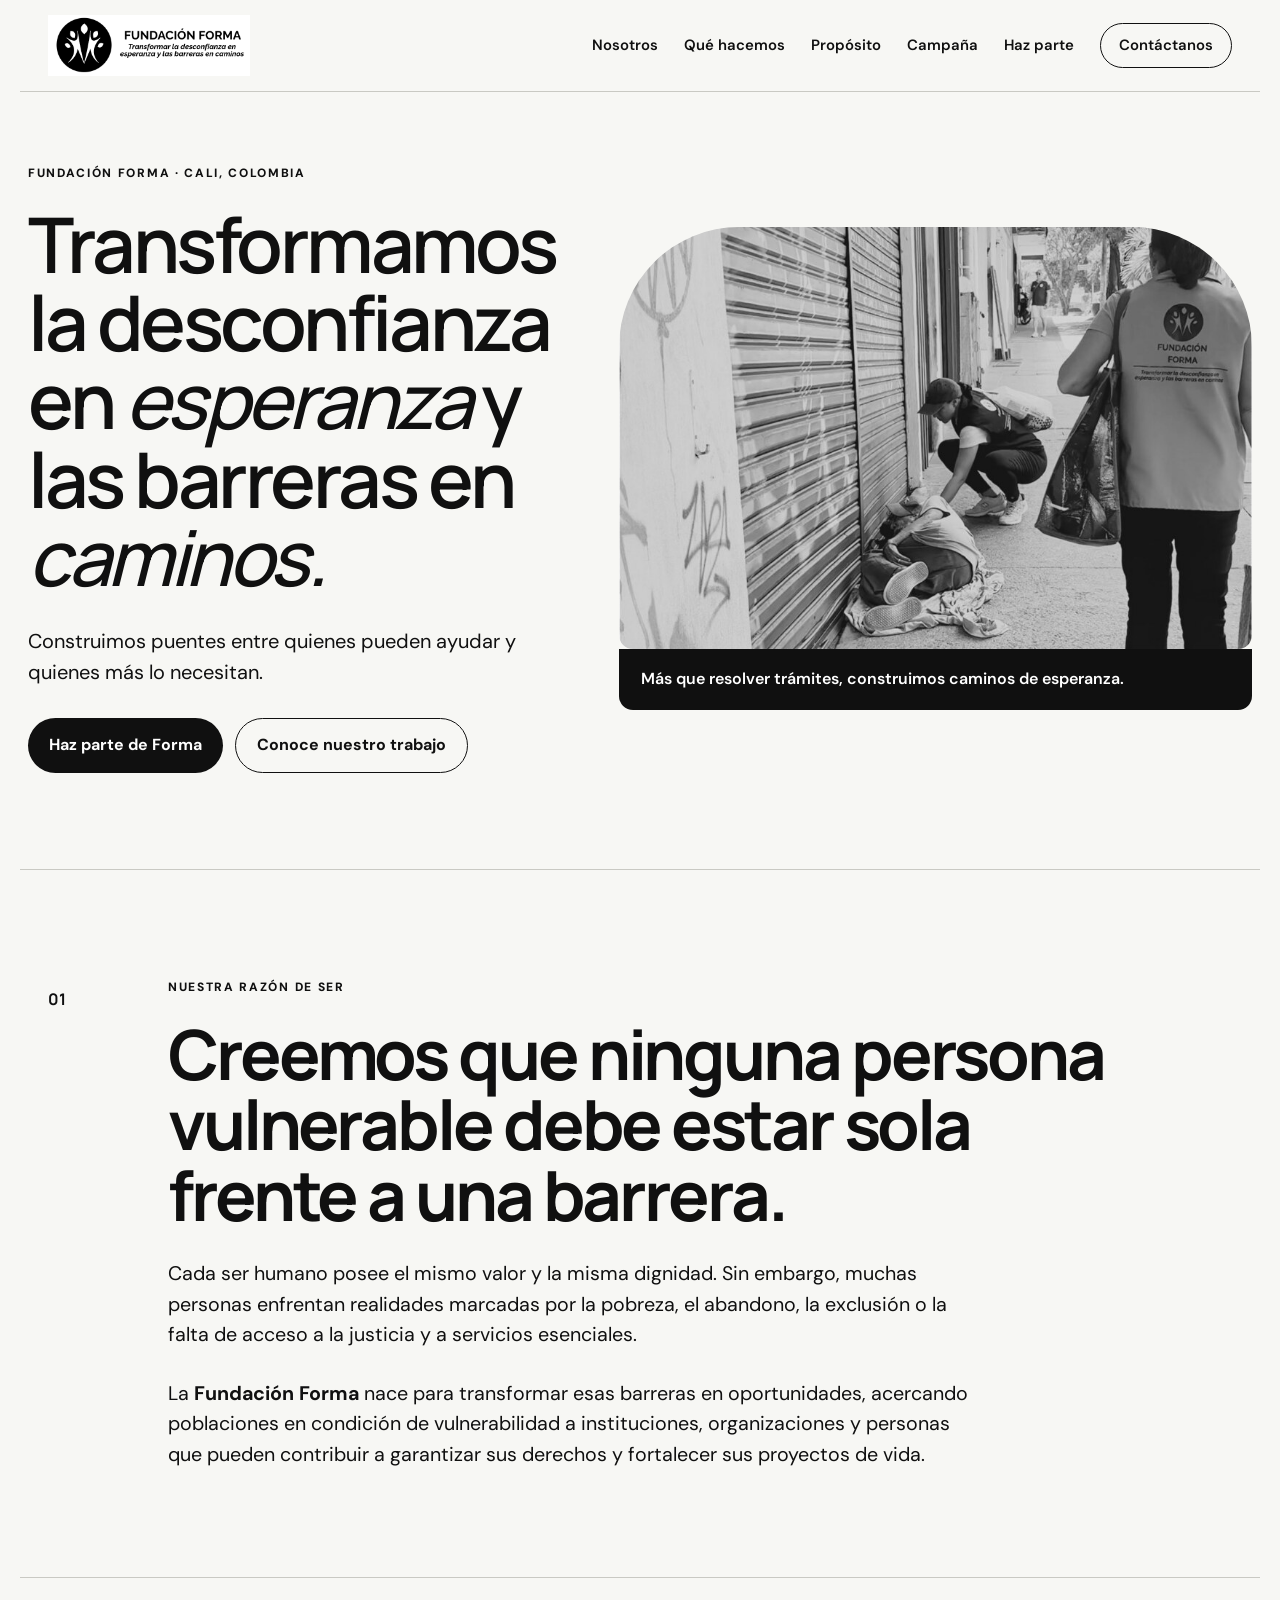
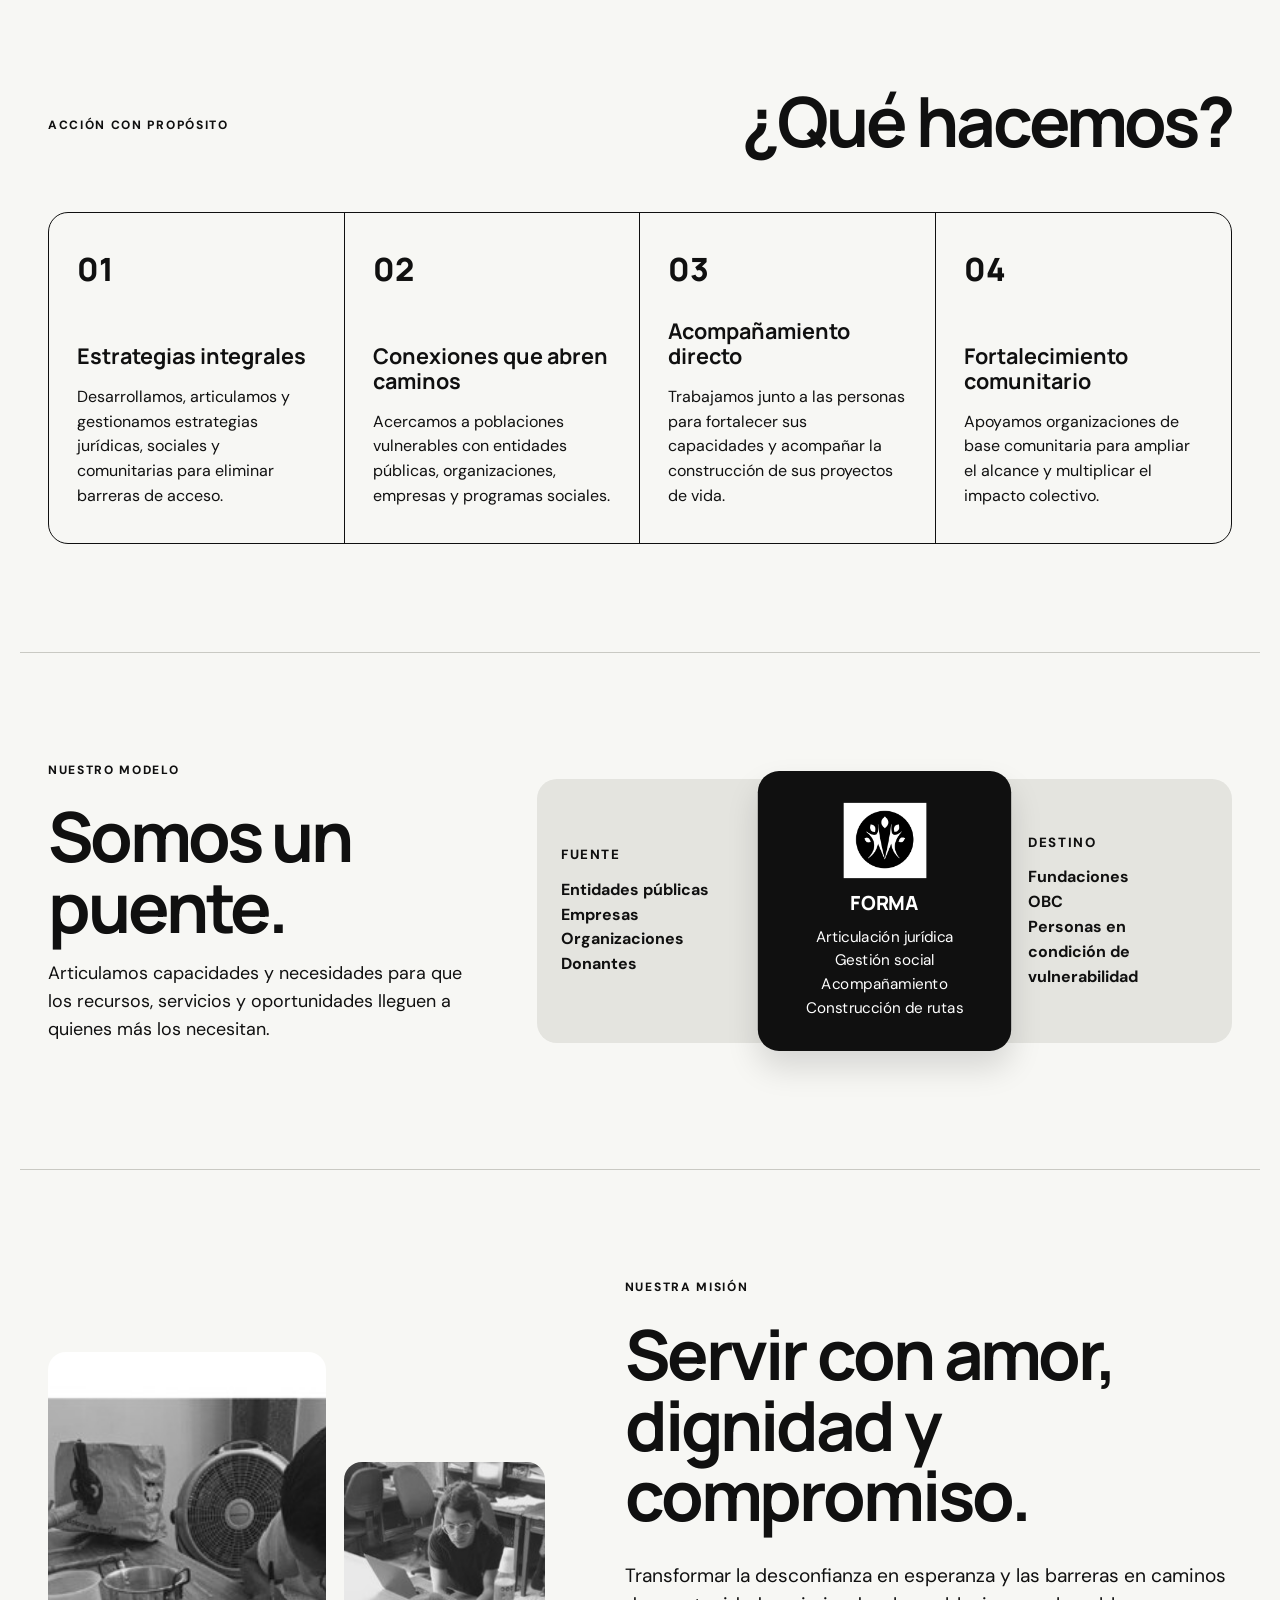
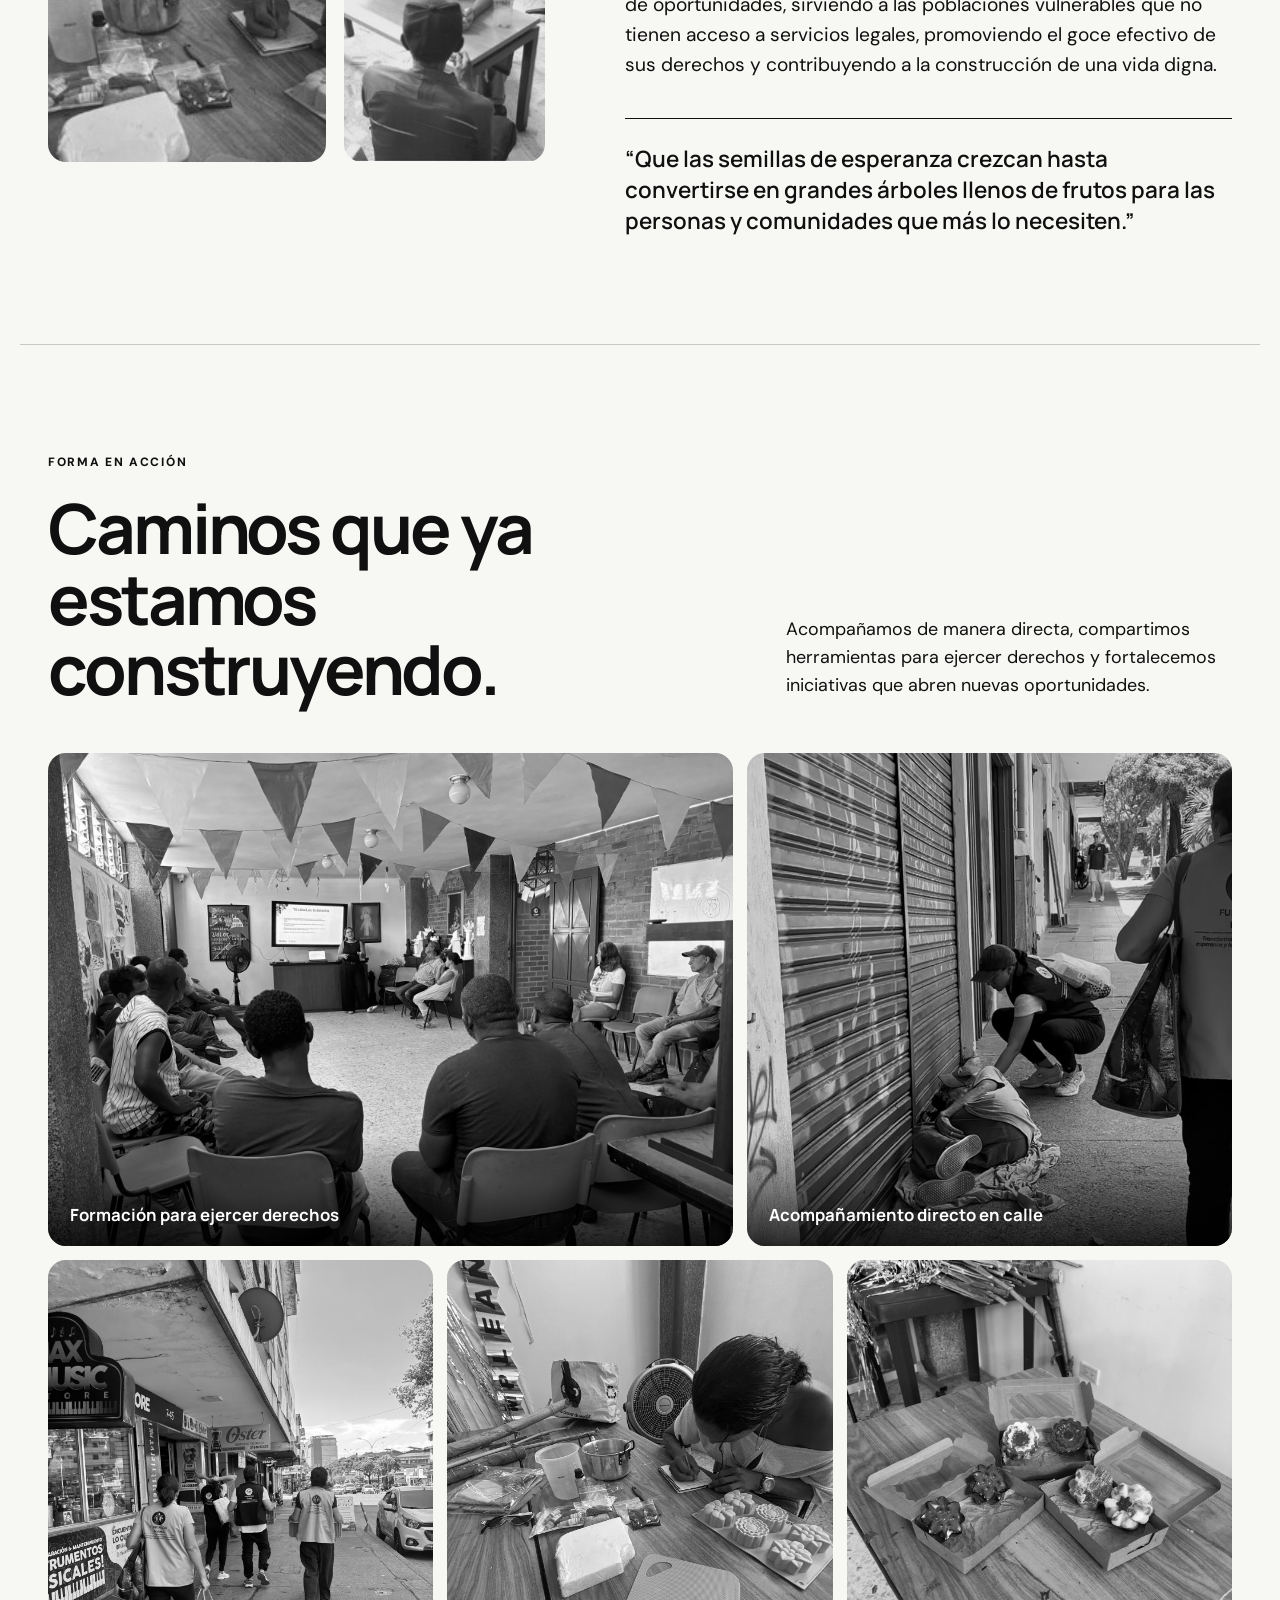
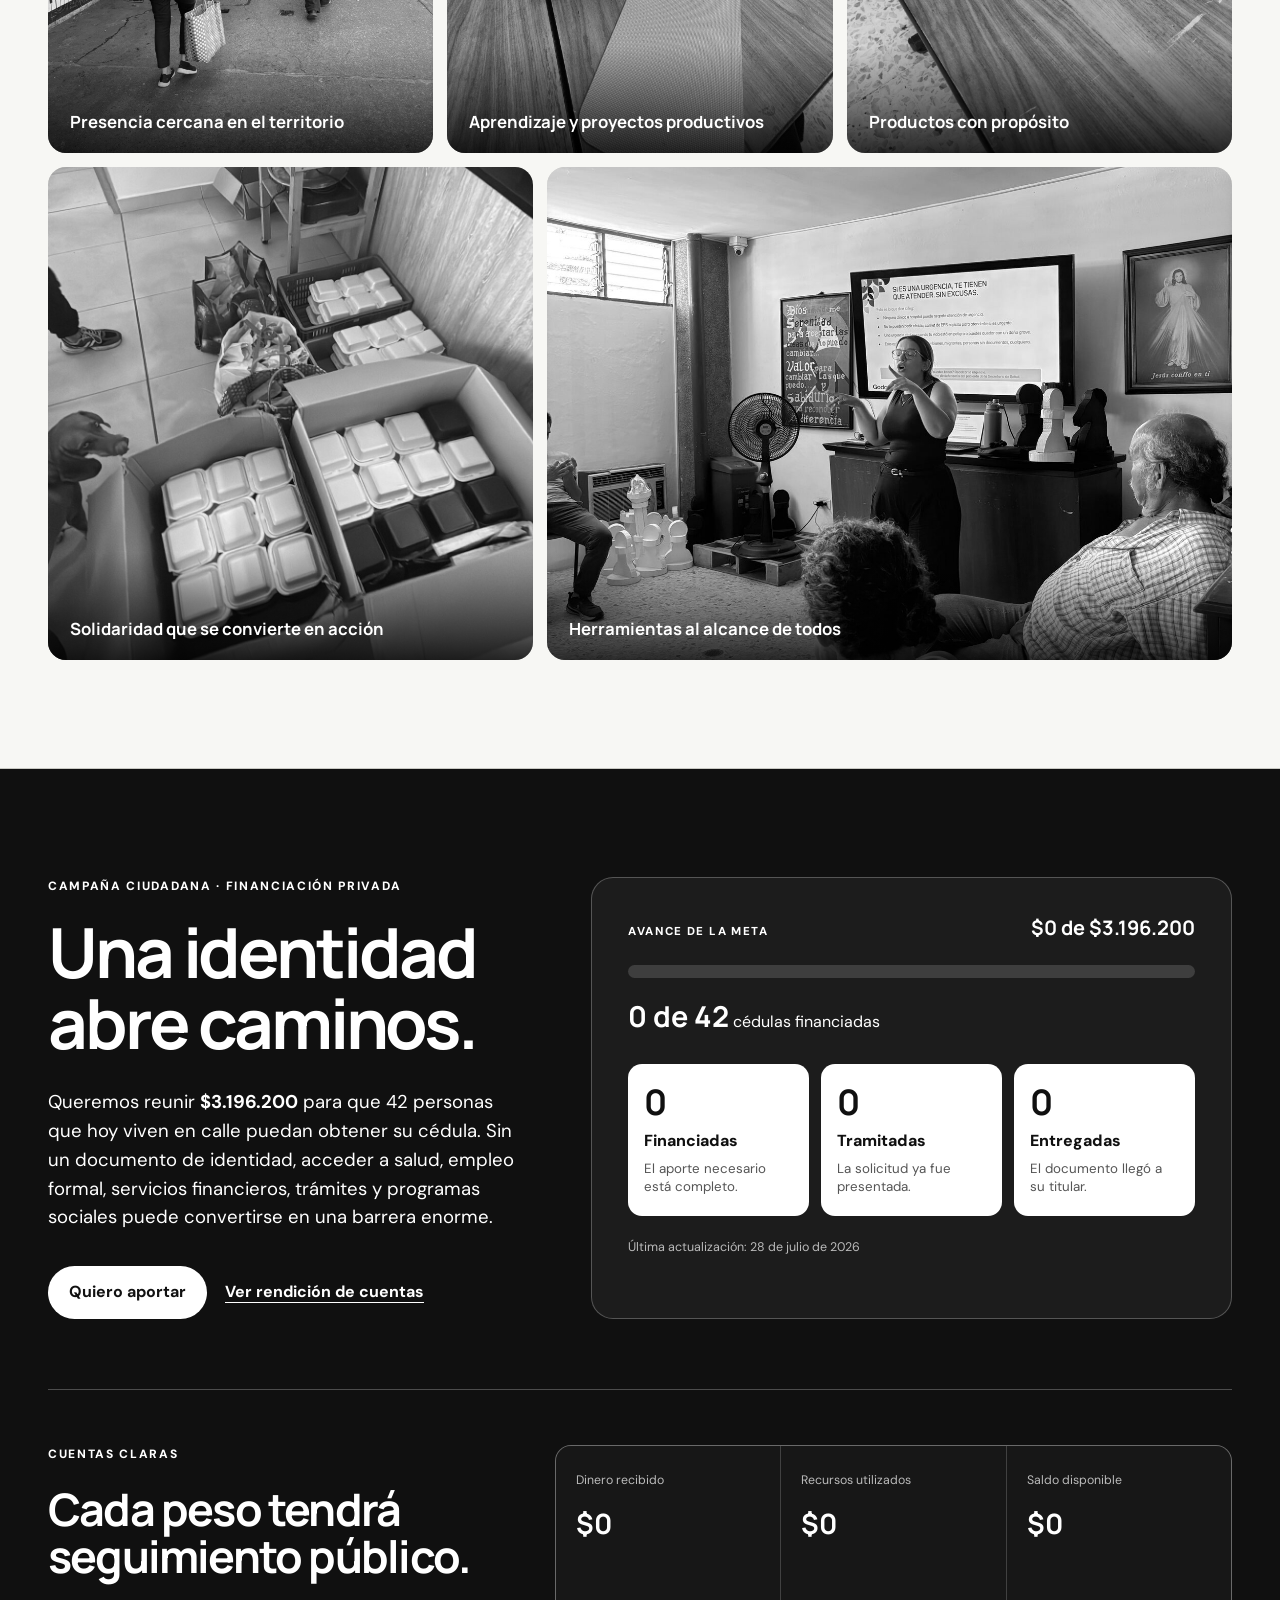
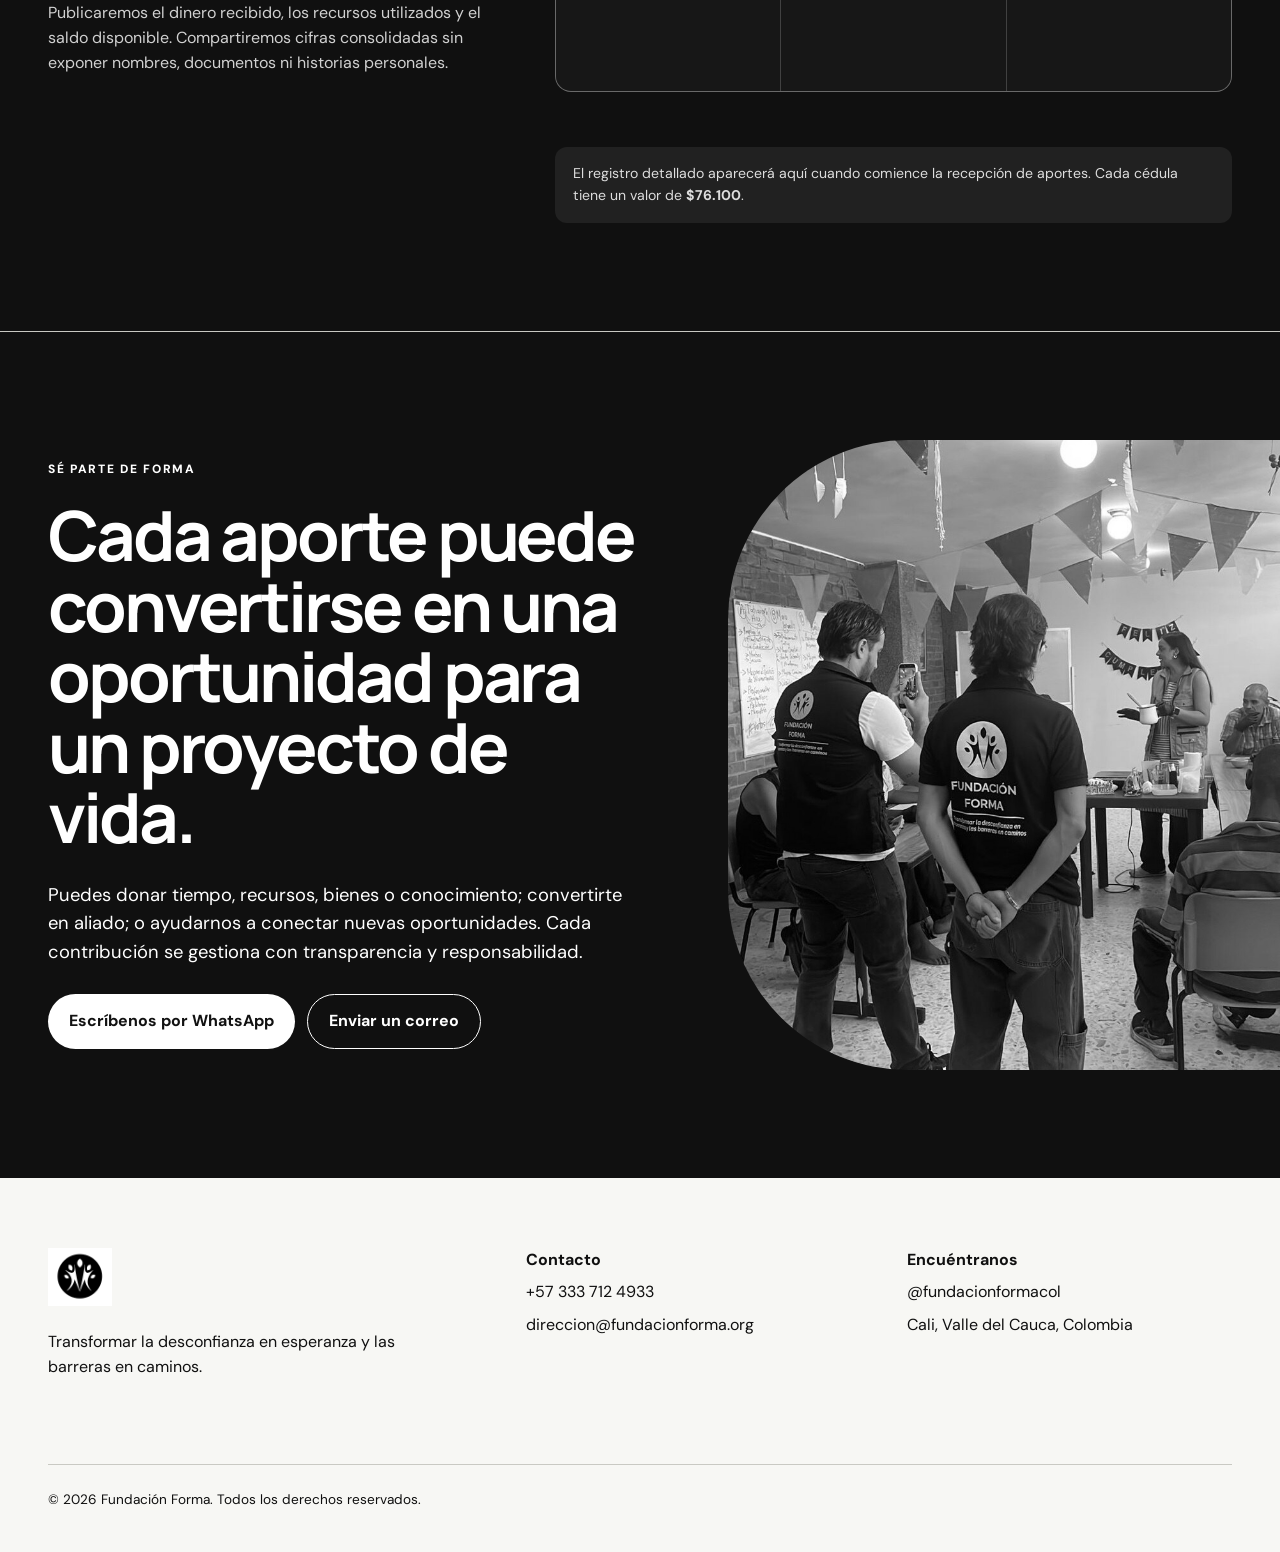
==== commit b60f4322: "Add files via upload" ====
--- a/index.html
+++ b/index.html
@@ -94,6 +94,46 @@
       </div>
     </section>
 
+    <section class="gallery section" id="galeria">
+      <div class="gallery-heading reveal">
+        <div>
+          <p class="eyebrow">Forma en acción</p>
+          <h2>Caminos que ya estamos construyendo.</h2>
+        </div>
+        <p>Acompañamos de manera directa, compartimos herramientas para ejercer derechos y fortalecemos iniciativas que abren nuevas oportunidades.</p>
+      </div>
+      <div class="gallery-grid">
+        <figure class="gallery-item gallery-wide reveal">
+          <img src="galeria-formacion.jpg" alt="Taller comunitario sobre el derecho a la salud">
+          <figcaption>Formación para ejercer derechos</figcaption>
+        </figure>
+        <figure class="gallery-item reveal">
+          <img src="galeria-acompanamiento.jpg" alt="Equipo de Fundación Forma acompañando a una persona en calle">
+          <figcaption>Acompañamiento directo en calle</figcaption>
+        </figure>
+        <figure class="gallery-item reveal">
+          <img src="galeria-territorio.jpg" alt="Equipo de Fundación Forma recorriendo las calles de Cali">
+          <figcaption>Presencia cercana en el territorio</figcaption>
+        </figure>
+        <figure class="gallery-item reveal">
+          <img src="galeria-proyecto-productivo.jpg" alt="Participante aprendiendo a elaborar productos artesanales">
+          <figcaption>Aprendizaje y proyectos productivos</figcaption>
+        </figure>
+        <figure class="gallery-item reveal">
+          <img src="galeria-productos.jpg" alt="Productos artesanales elaborados durante un proceso formativo">
+          <figcaption>Productos con propósito</figcaption>
+        </figure>
+        <figure class="gallery-item reveal">
+          <img src="galeria-alimentos.jpg" alt="Preparación de alimentos para una jornada solidaria">
+          <figcaption>Solidaridad que se convierte en acción</figcaption>
+        </figure>
+        <figure class="gallery-item gallery-wide reveal">
+          <img src="galeria-derecho-salud.jpg" alt="Orientación comunitaria sobre acceso a servicios de salud">
+          <figcaption>Herramientas al alcance de todos</figcaption>
+        </figure>
+      </div>
+    </section>
+
     <section class="campaign section" id="campana">
       <div class="campaign-intro reveal">
         <p class="eyebrow">Campaña ciudadana · Financiación privada</p>
--- a/styles.css
+++ b/styles.css
@@ -57,6 +57,20 @@
 .photo-stack img:last-child{height:300px}
 .purpose-copy>p:not(.eyebrow){font-size:1.2rem;margin:30px 0}
 .purpose blockquote{margin:38px 0 0;padding:24px 0 0;border-top:1px solid var(--ink);font:600 1.4rem "Manrope"}
+.gallery-heading{display:grid;grid-template-columns:1.2fr .8fr;gap:70px;align-items:end;margin-bottom:48px}
+.gallery-heading>p{font-size:1.12rem;max-width:480px;margin:0 0 5px}
+.gallery-grid{display:grid;grid-template-columns:repeat(12,1fr);grid-auto-rows:155px;gap:14px}
+.gallery-item{grid-column:span 5;grid-row:span 3;position:relative;overflow:hidden;margin:0;border-radius:18px;background:#d9d9d4}
+.gallery-item.gallery-wide{grid-column:span 7}
+.gallery-item:nth-child(3),.gallery-item:nth-child(4),.gallery-item:nth-child(5){grid-column:span 4}
+.gallery-item:nth-child(6){grid-column:span 5}
+.gallery-item:nth-child(7){grid-column:span 7}
+.gallery-item img{width:100%;height:100%;object-fit:cover;filter:grayscale(1);transition:filter .45s ease,transform .65s ease}
+.gallery-item:hover img,.gallery-item:focus-within img{filter:grayscale(0);transform:scale(1.025)}
+.gallery-item figcaption{position:absolute;left:0;right:0;bottom:0;padding:65px 22px 20px;background:linear-gradient(transparent,#000c);color:#fff;font:700 1.05rem "Manrope"}
+.gallery-item:nth-child(2) img{object-position:center 48%}
+.gallery-item:nth-child(3) img{object-position:center 58%}
+.gallery-item:nth-child(6) img{object-position:center 62%}
 .campaign{max-width:none;padding-left:max(28px,calc((100vw - var(--max))/2 + 28px));padding-right:max(28px,calc((100vw - var(--max))/2 + 28px));background:var(--ink);color:#fff;display:grid;grid-template-columns:.85fr 1.15fr;gap:70px}
 .campaign-intro>p:not(.eyebrow){font-size:1.16rem;max-width:620px;margin:30px 0}
 .campaign-actions{display:flex;gap:18px;align-items:center;flex-wrap:wrap;margin-top:34px}
@@ -109,6 +123,8 @@
 .service:nth-child(2){border-right:0}
 .service:nth-child(-n+2){border-bottom:1px solid var(--ink)}
 .bridge{gap:42px}
+.gallery-heading{grid-template-columns:1fr;gap:24px}
+.gallery-grid{grid-auto-rows:130px}
 .campaign{gap:46px}
 .campaign-transparency{grid-template-columns:1fr}
 .campaign-note{grid-column:auto}
@@ -138,6 +154,10 @@
 .bridge-center{transform:none;border-radius:0!important}
 .photo-stack img:first-child{height:300px}
 .photo-stack img:last-child{height:230px}
+.gallery-grid{display:grid;grid-template-columns:1fr;grid-auto-rows:auto;gap:12px}
+.gallery-item,.gallery-item.gallery-wide,.gallery-item:nth-child(3),.gallery-item:nth-child(4),.gallery-item:nth-child(5),.gallery-item:nth-child(6),.gallery-item:nth-child(7){grid-column:auto;grid-row:auto;aspect-ratio:4/3}
+.gallery-item:nth-child(2),.gallery-item:nth-child(3),.gallery-item:nth-child(4){aspect-ratio:3/4}
+.gallery-item figcaption{padding:55px 18px 17px}
 .campaign{padding-left:20px;padding-right:20px}
 .campaign-progress{padding:24px 18px}
 .progress-heading{flex-direction:column;gap:8px}
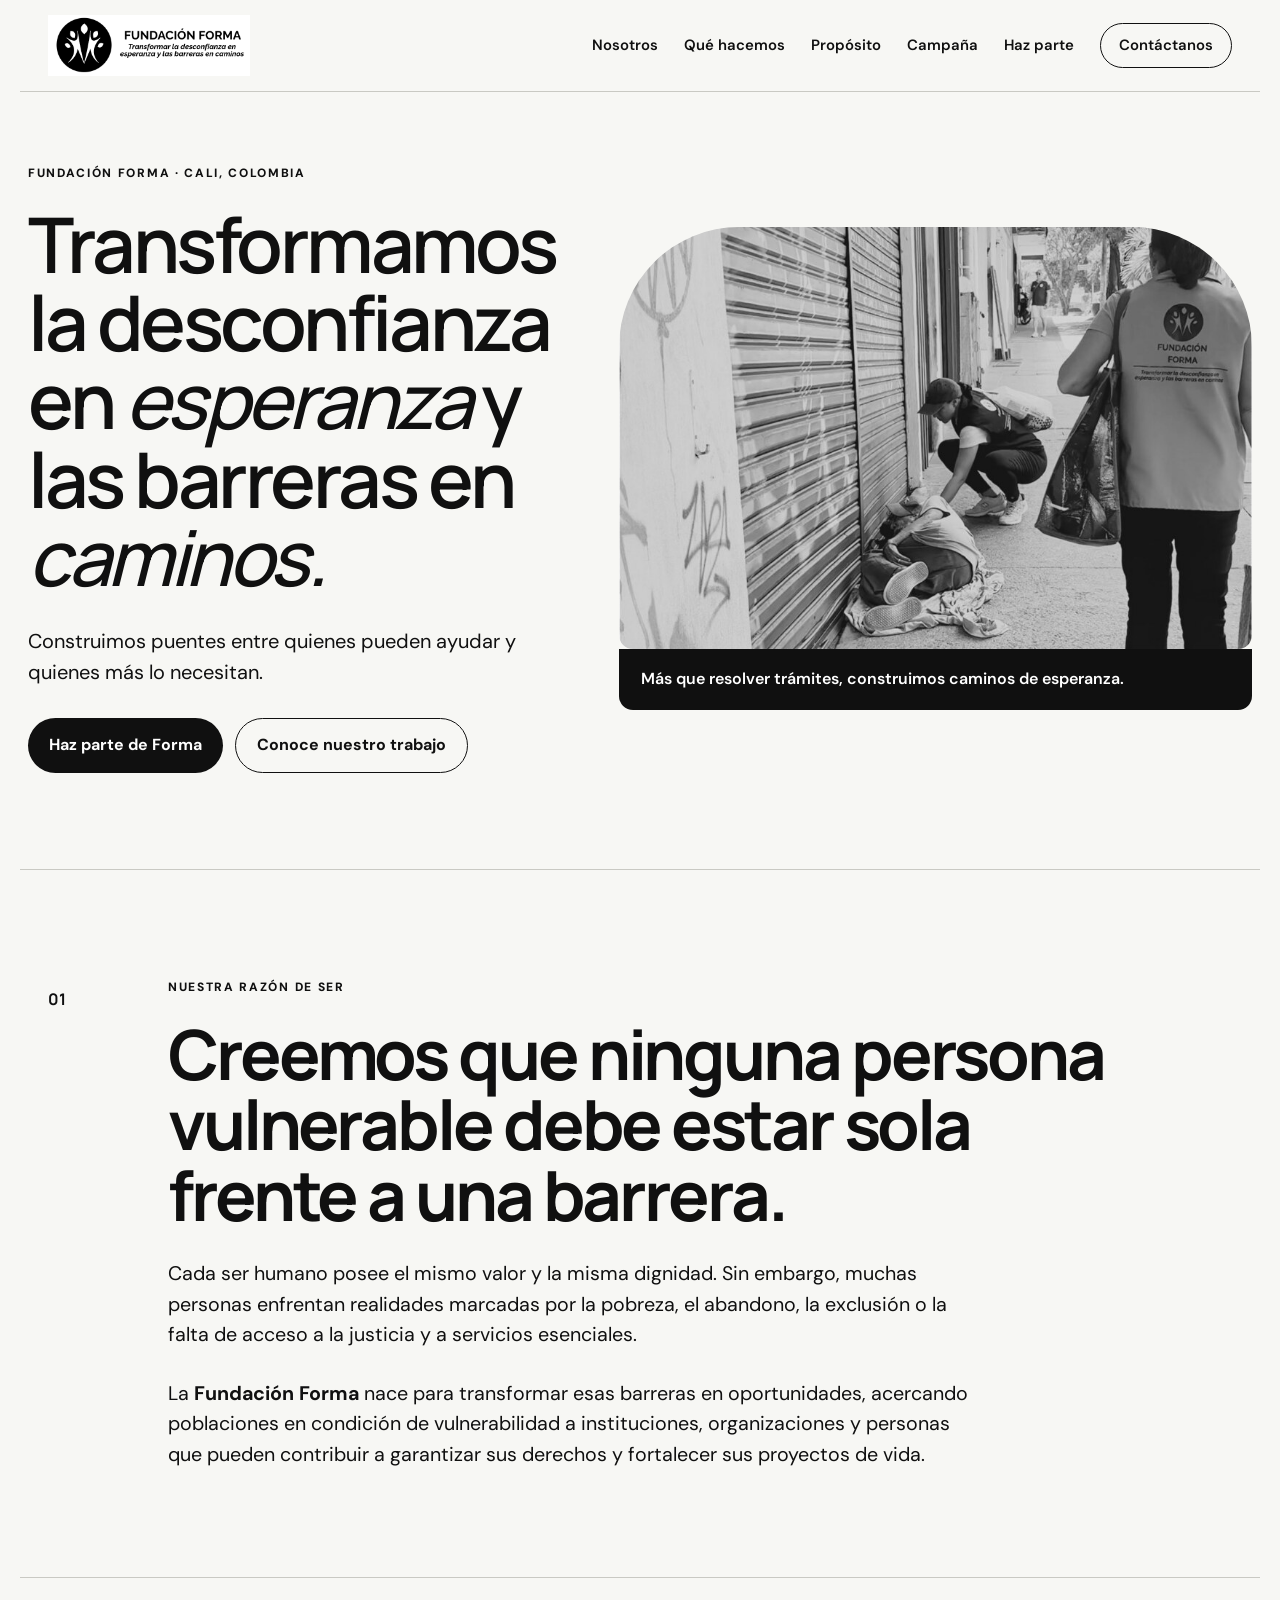
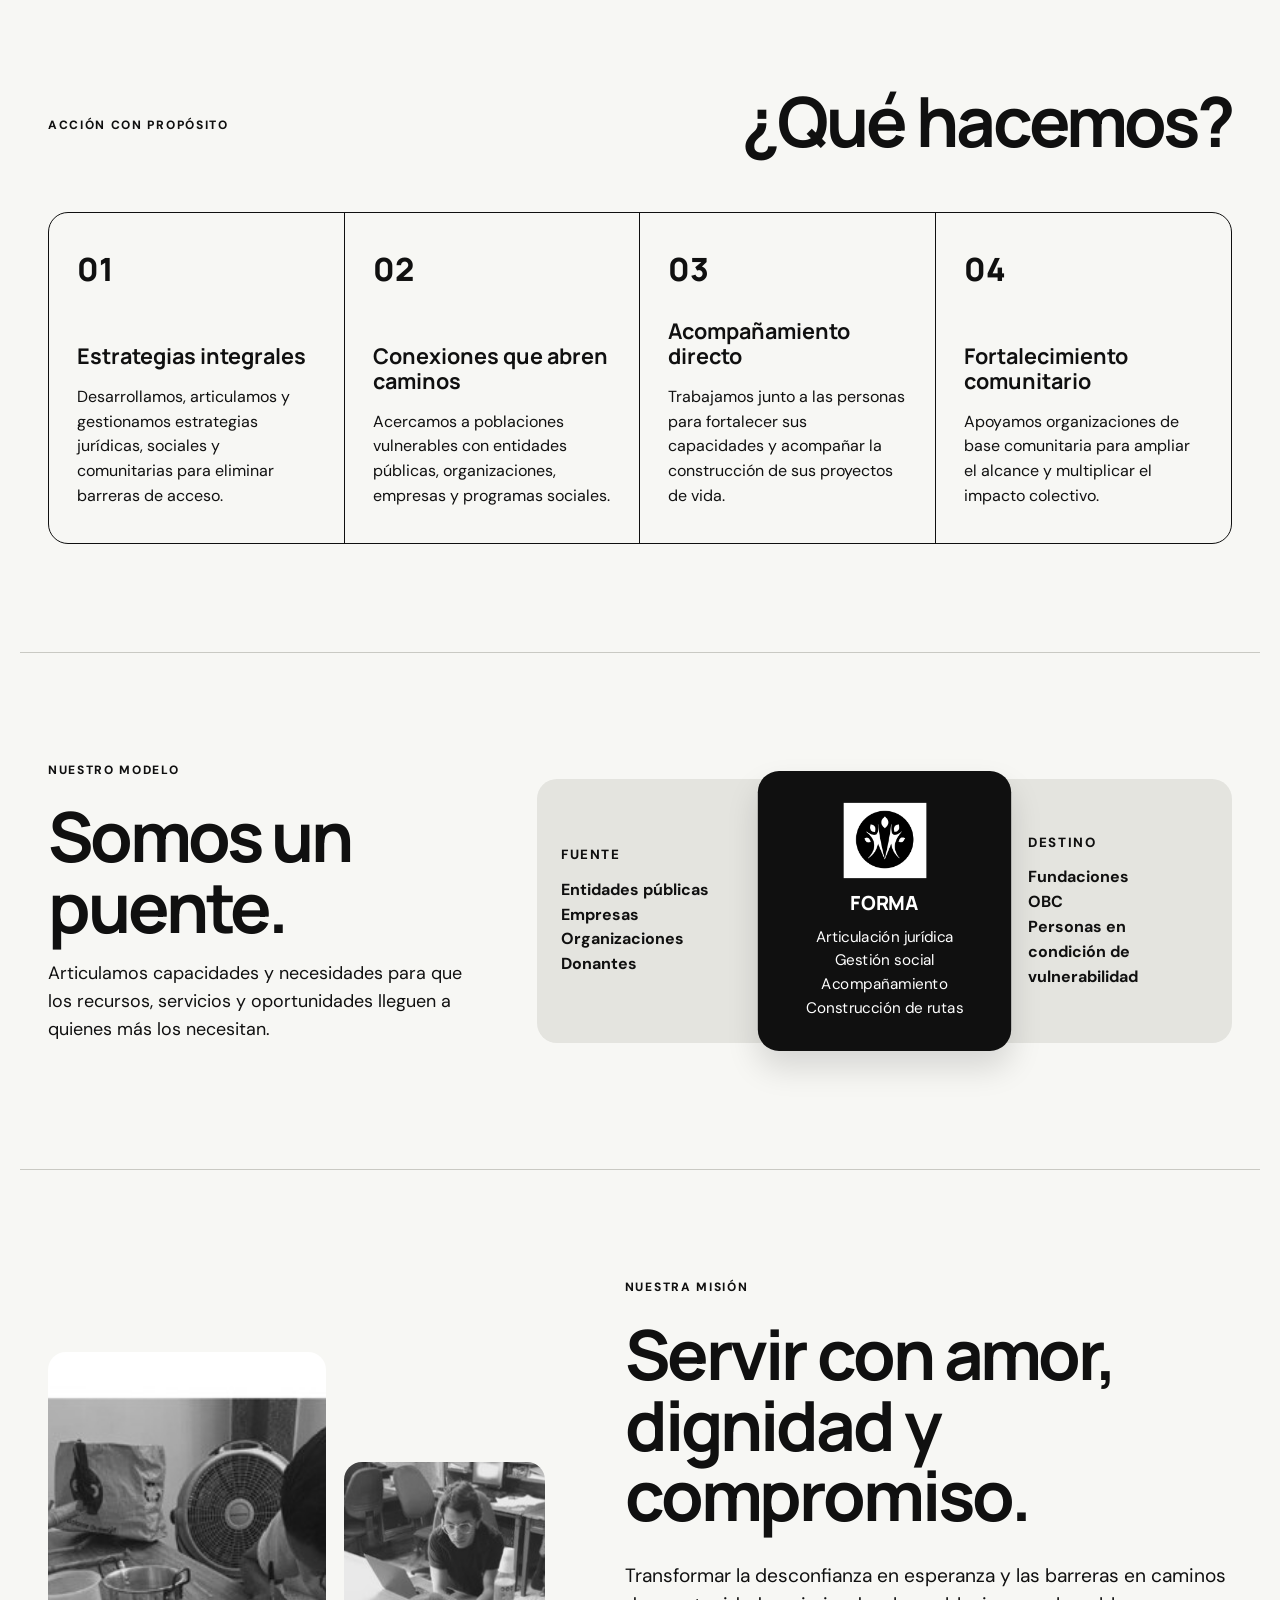
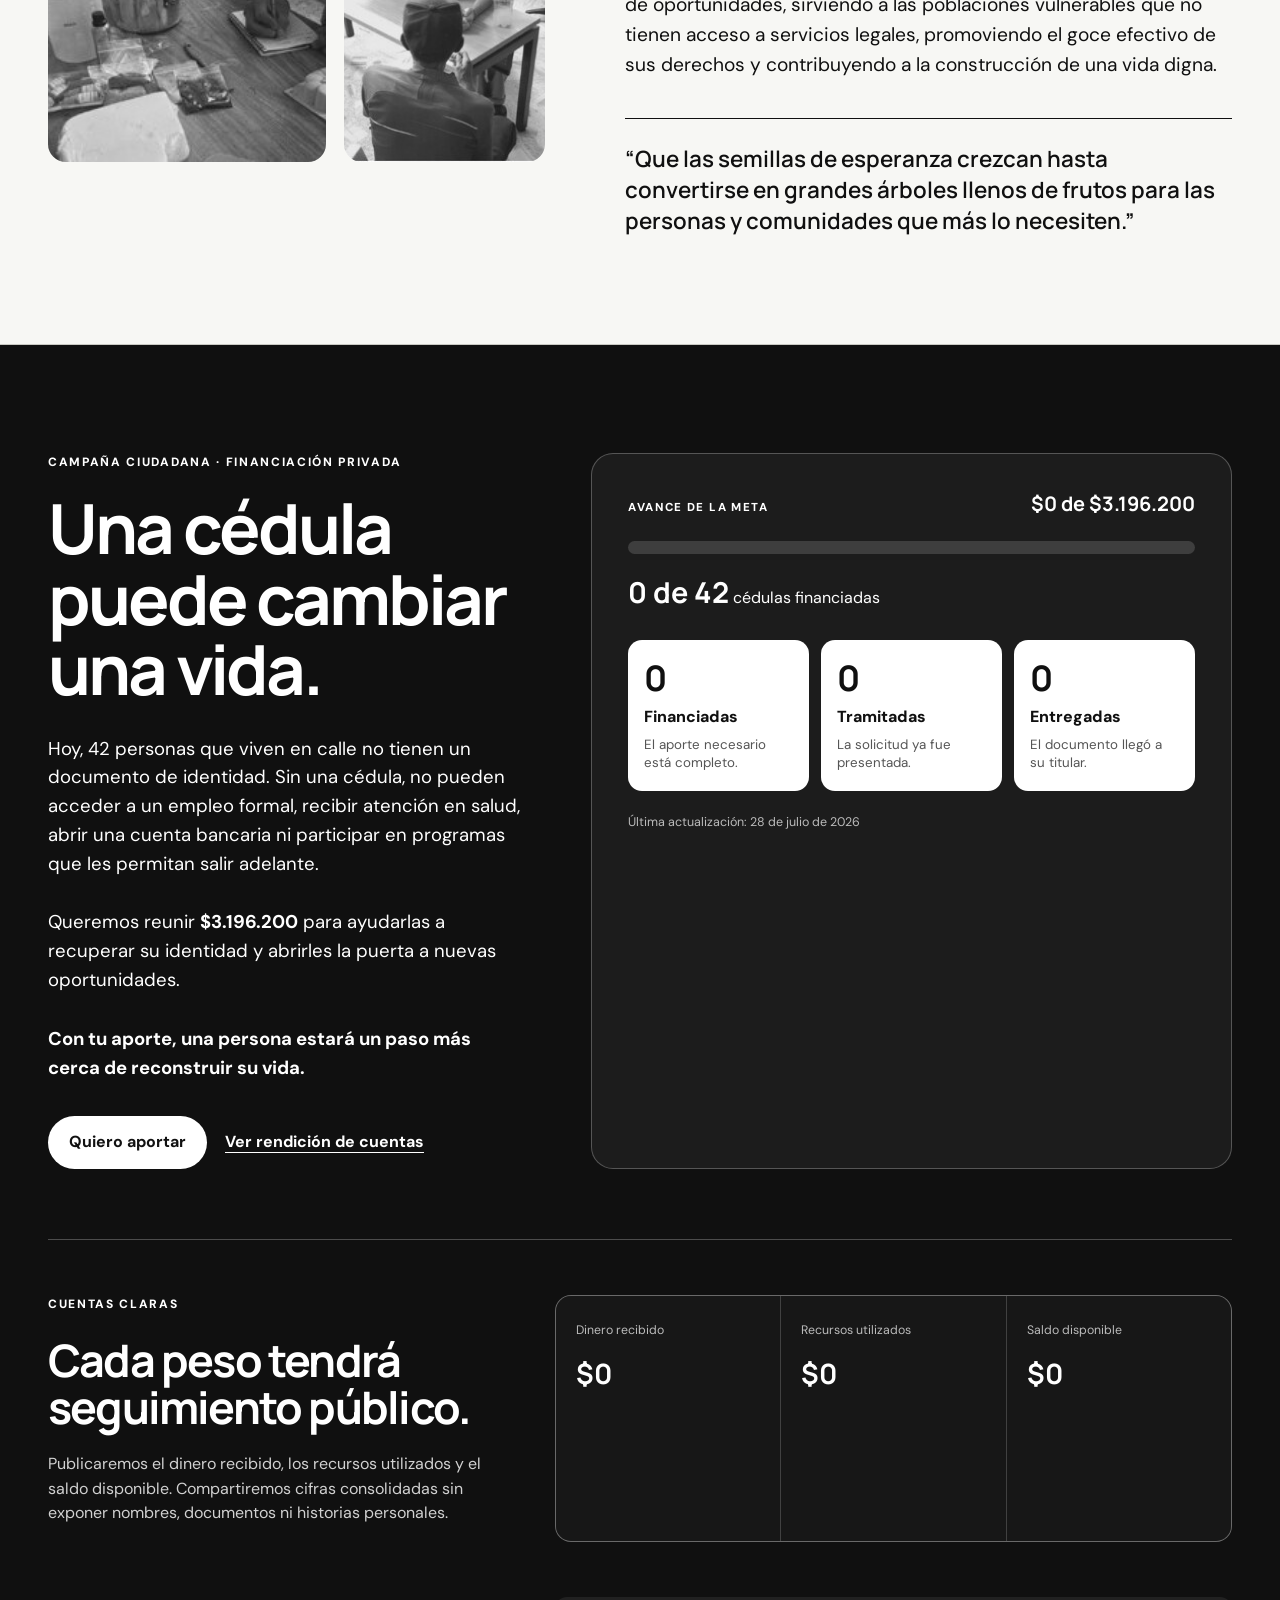
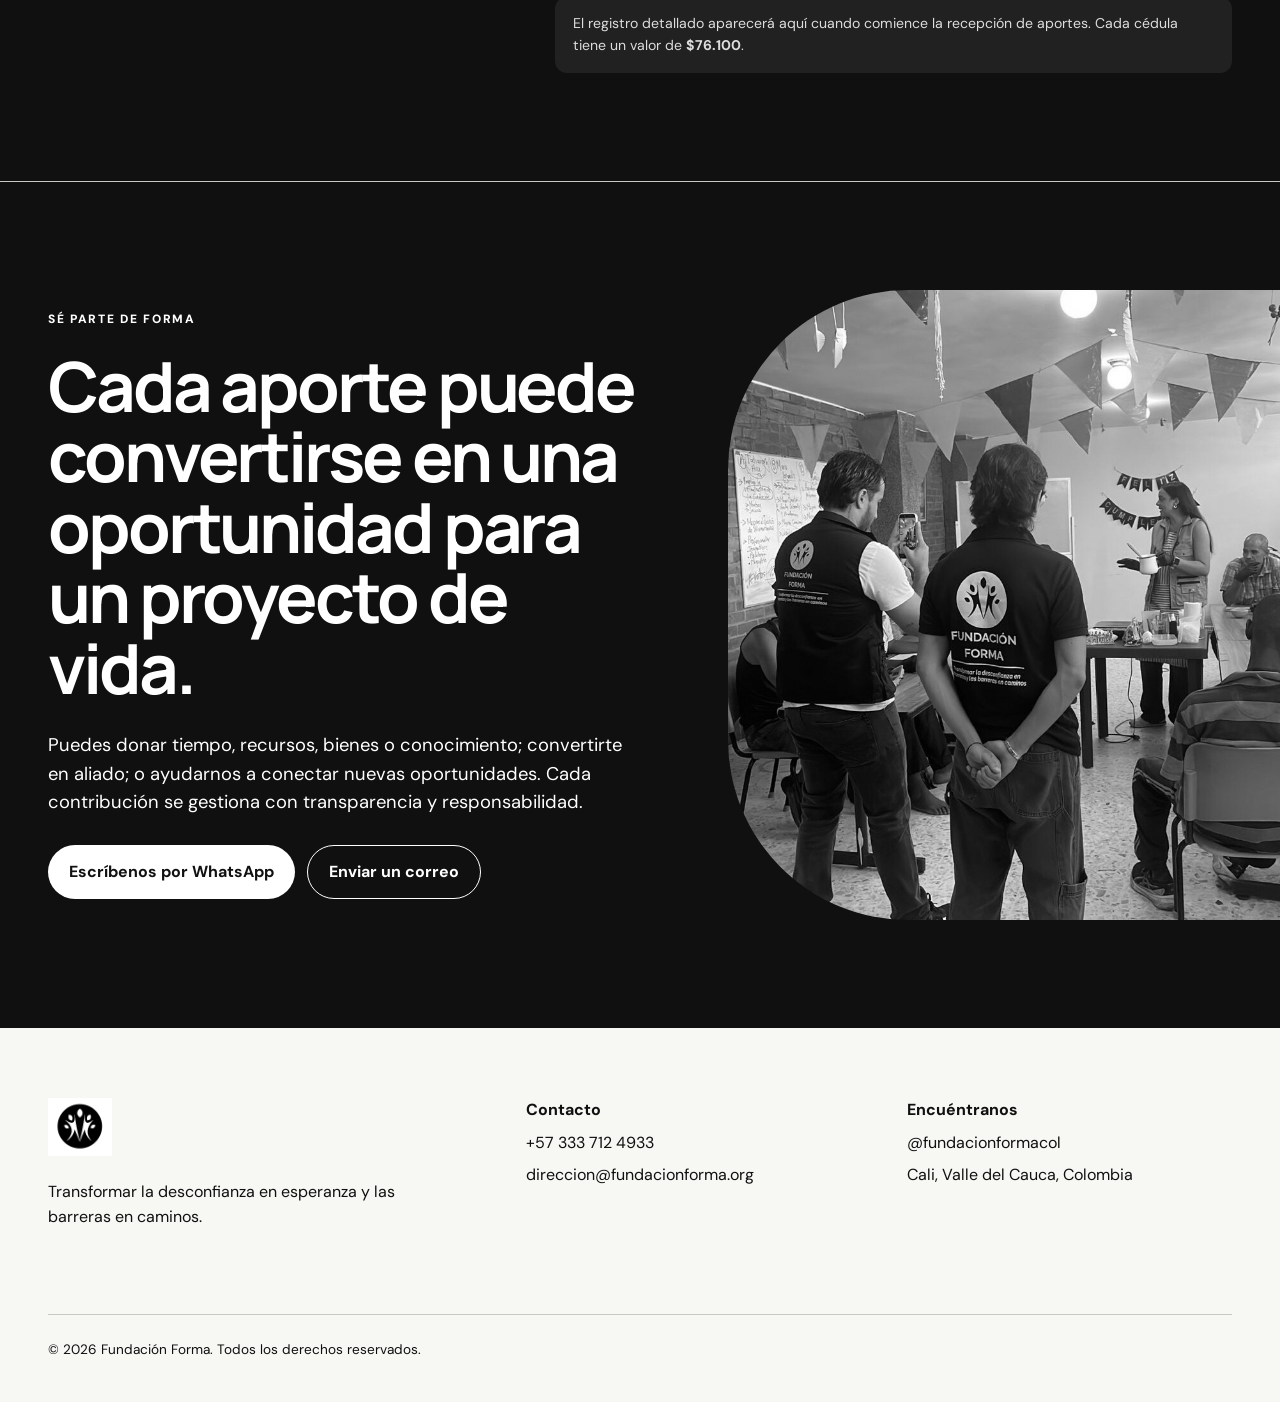
==== commit 28d99e37: "Actualiza descripción de Una identidad abre caminos Removed the gallery section and updated campaign" ====
--- a/index.html
+++ b/index.html
@@ -94,51 +94,13 @@
       </div>
     </section>
 
-    <section class="gallery section" id="galeria">
-      <div class="gallery-heading reveal">
-        <div>
-          <p class="eyebrow">Forma en acción</p>
-          <h2>Caminos que ya estamos construyendo.</h2>
-        </div>
-        <p>Acompañamos de manera directa, compartimos herramientas para ejercer derechos y fortalecemos iniciativas que abren nuevas oportunidades.</p>
-      </div>
-      <div class="gallery-grid">
-        <figure class="gallery-item gallery-wide reveal">
-          <img src="galeria-formacion.jpg" alt="Taller comunitario sobre el derecho a la salud">
-          <figcaption>Formación para ejercer derechos</figcaption>
-        </figure>
-        <figure class="gallery-item reveal">
-          <img src="galeria-acompanamiento.jpg" alt="Equipo de Fundación Forma acompañando a una persona en calle">
-          <figcaption>Acompañamiento directo en calle</figcaption>
-        </figure>
-        <figure class="gallery-item reveal">
-          <img src="galeria-territorio.jpg" alt="Equipo de Fundación Forma recorriendo las calles de Cali">
-          <figcaption>Presencia cercana en el territorio</figcaption>
-        </figure>
-        <figure class="gallery-item reveal">
-          <img src="galeria-proyecto-productivo.jpg" alt="Participante aprendiendo a elaborar productos artesanales">
-          <figcaption>Aprendizaje y proyectos productivos</figcaption>
-        </figure>
-        <figure class="gallery-item reveal">
-          <img src="galeria-productos.jpg" alt="Productos artesanales elaborados durante un proceso formativo">
-          <figcaption>Productos con propósito</figcaption>
-        </figure>
-        <figure class="gallery-item reveal">
-          <img src="galeria-alimentos.jpg" alt="Preparación de alimentos para una jornada solidaria">
-          <figcaption>Solidaridad que se convierte en acción</figcaption>
-        </figure>
-        <figure class="gallery-item gallery-wide reveal">
-          <img src="galeria-derecho-salud.jpg" alt="Orientación comunitaria sobre acceso a servicios de salud">
-          <figcaption>Herramientas al alcance de todos</figcaption>
-        </figure>
-      </div>
-    </section>
-
     <section class="campaign section" id="campana">
       <div class="campaign-intro reveal">
         <p class="eyebrow">Campaña ciudadana · Financiación privada</p>
-        <h2>Una identidad abre caminos.</h2>
-        <p>Queremos reunir <strong>$3.196.200</strong> para que 42 personas que hoy viven en calle puedan obtener su cédula. Sin un documento de identidad, acceder a salud, empleo formal, servicios financieros, trámites y programas sociales puede convertirse en una barrera enorme.</p>
+        <h2>Una cédula puede cambiar una vida.</h2>
+        <p>Hoy, 42 personas que viven en calle no tienen un documento de identidad. Sin una cédula, no pueden acceder a un empleo formal, recibir atención en salud, abrir una cuenta bancaria ni participar en programas que les permitan salir adelante.</p>
+        <p>Queremos reunir <strong>$3.196.200</strong> para ayudarlas a recuperar su identidad y abrirles la puerta a nuevas oportunidades.</p>
+        <p><strong>Con tu aporte, una persona estará un paso más cerca de reconstruir su vida.</strong></p>
         <div class="campaign-actions">
           <a class="button button-white" href="https://wa.me/573337124933?text=Hola%20Fundaci%C3%B3n%20Forma%2C%20quiero%20aportar%20a%20la%20campa%C3%B1a%20Una%20identidad%20abre%20caminos." target="_blank" rel="noopener">Quiero aportar</a>
           <a class="campaign-link" href="#transparencia-campana">Ver rendición de cuentas</a>
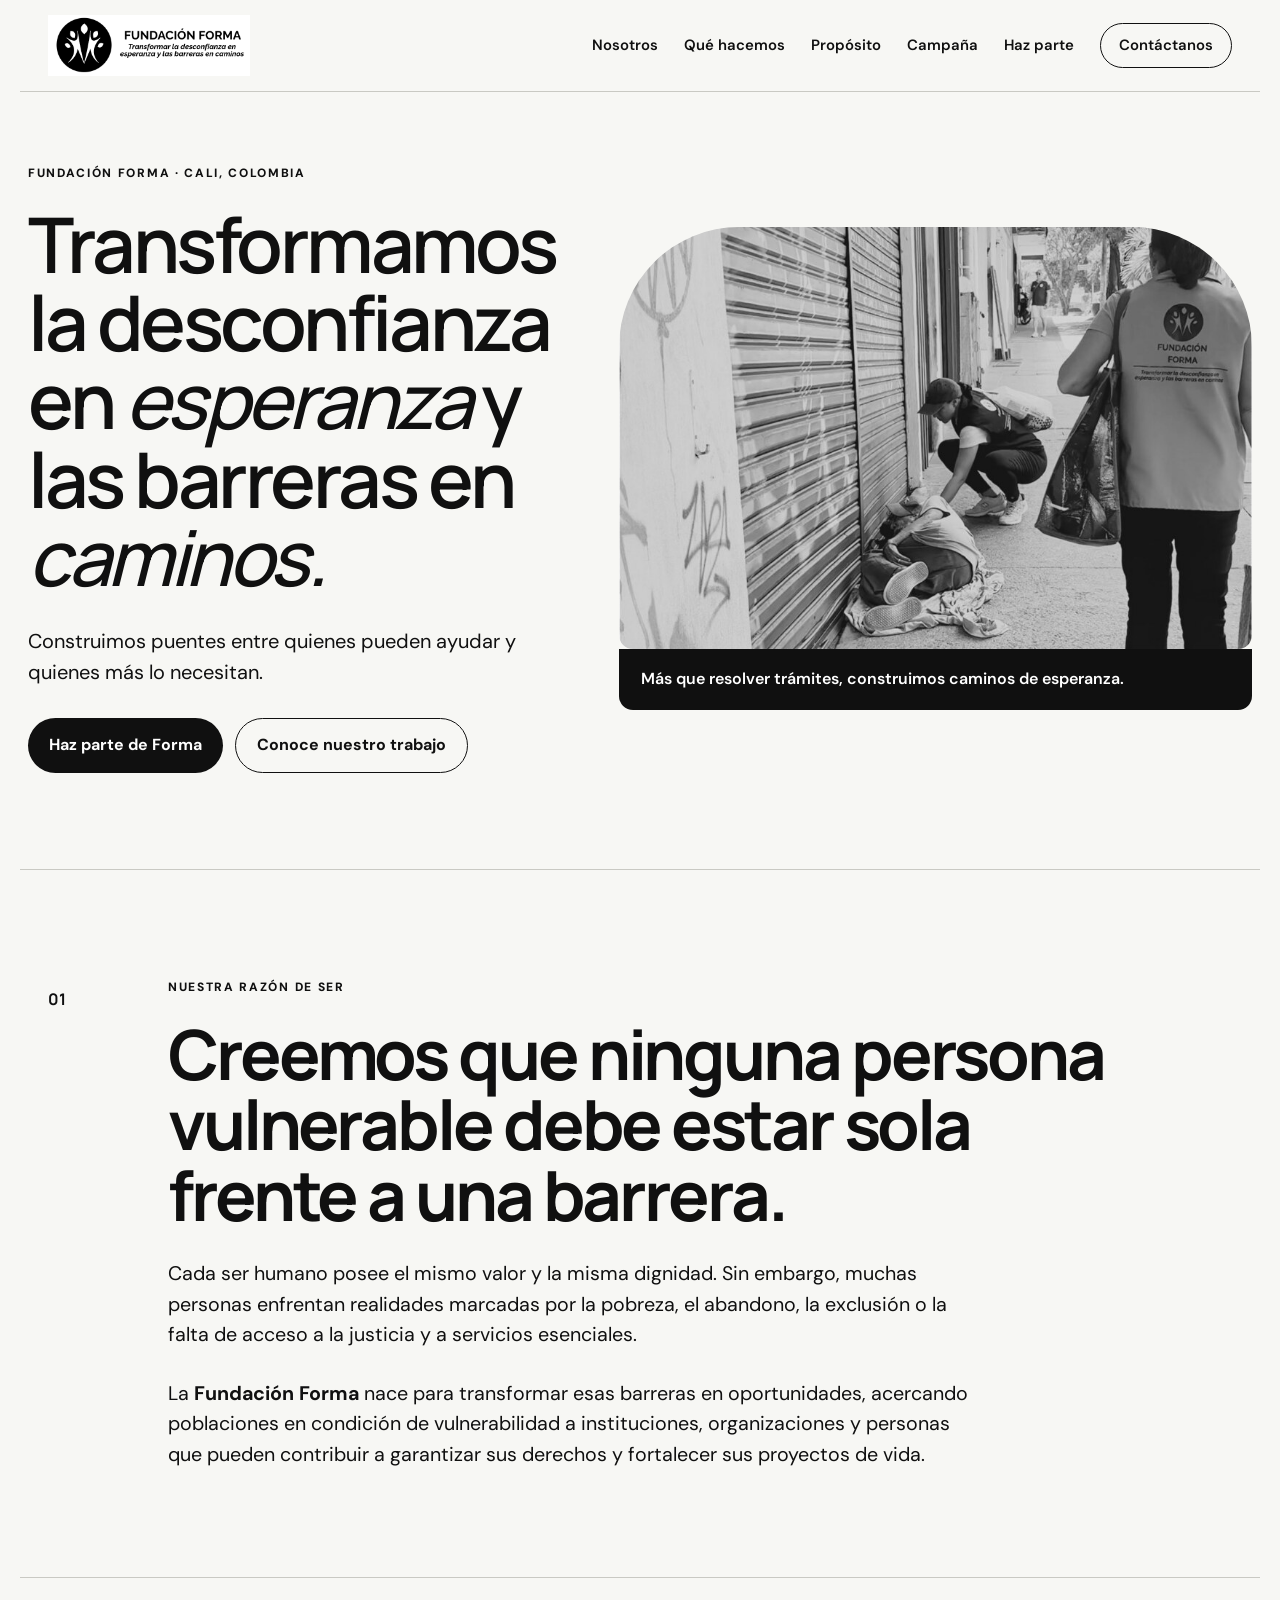
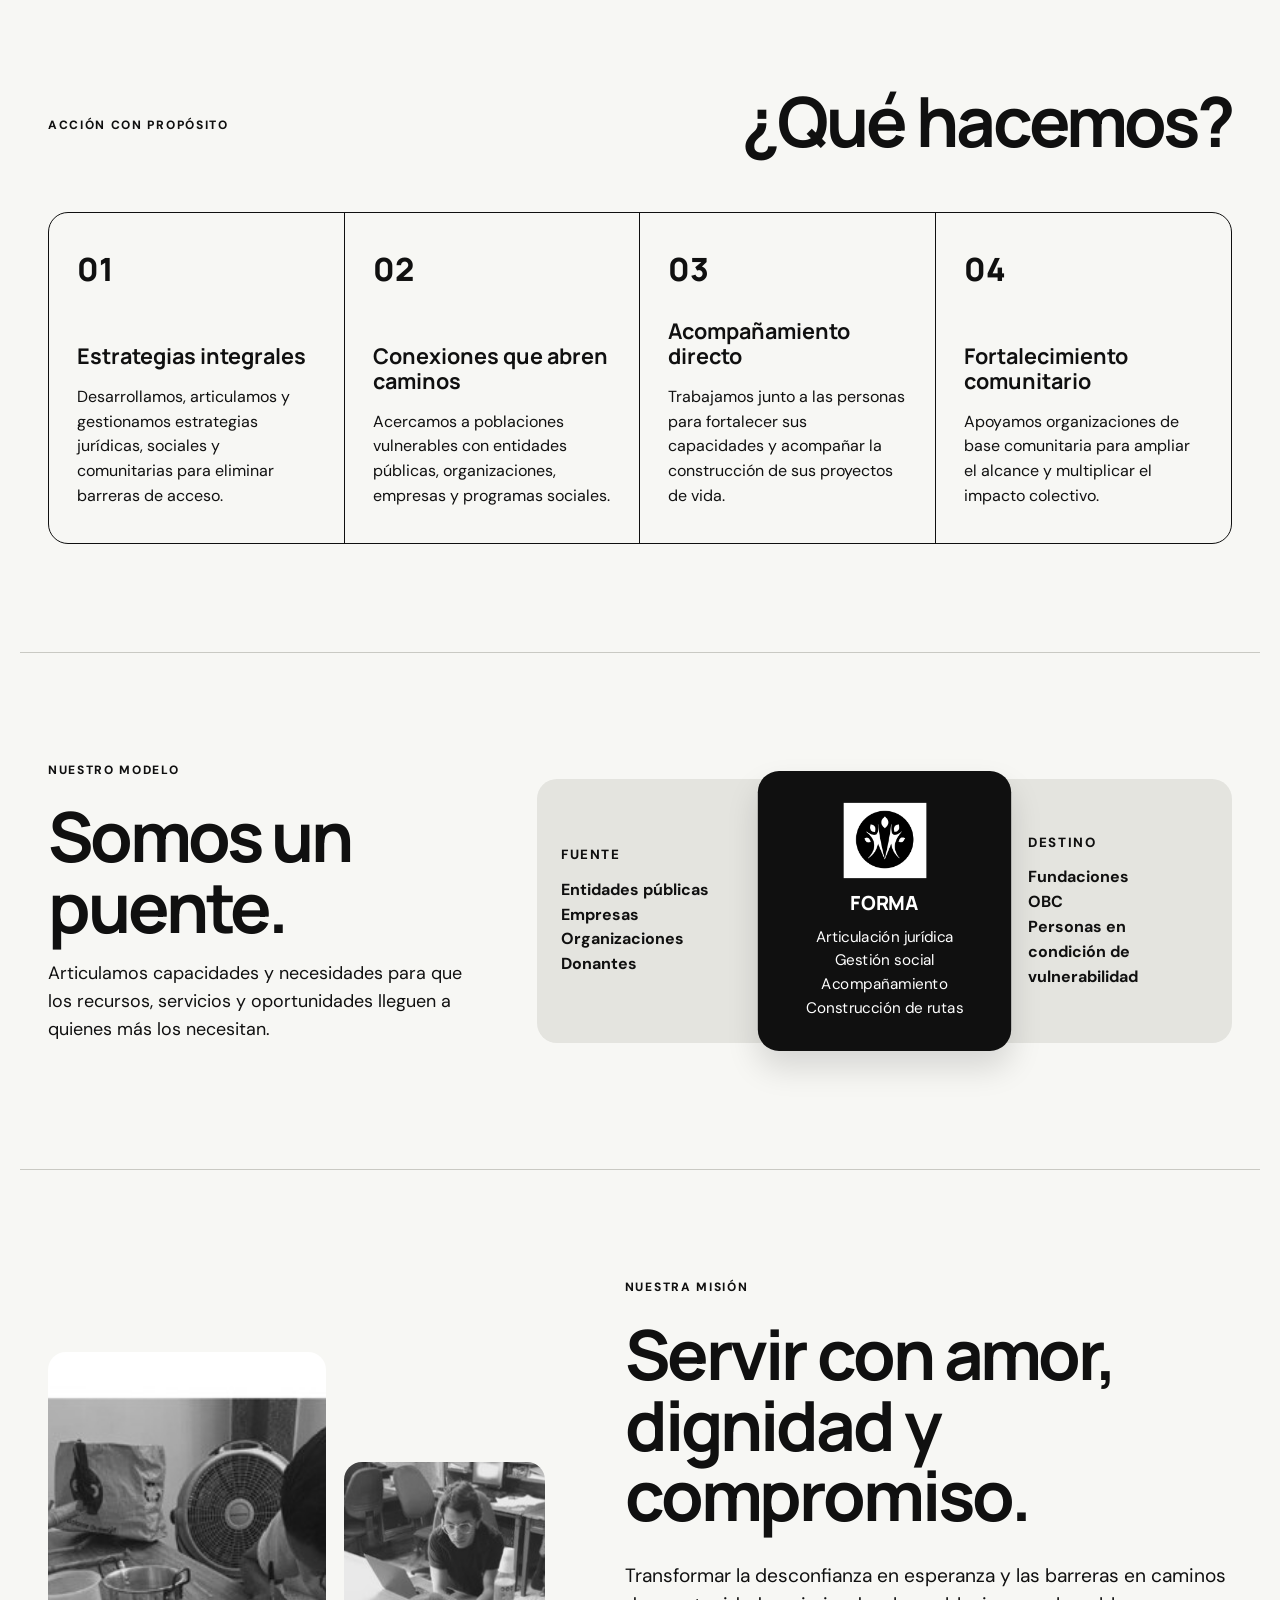
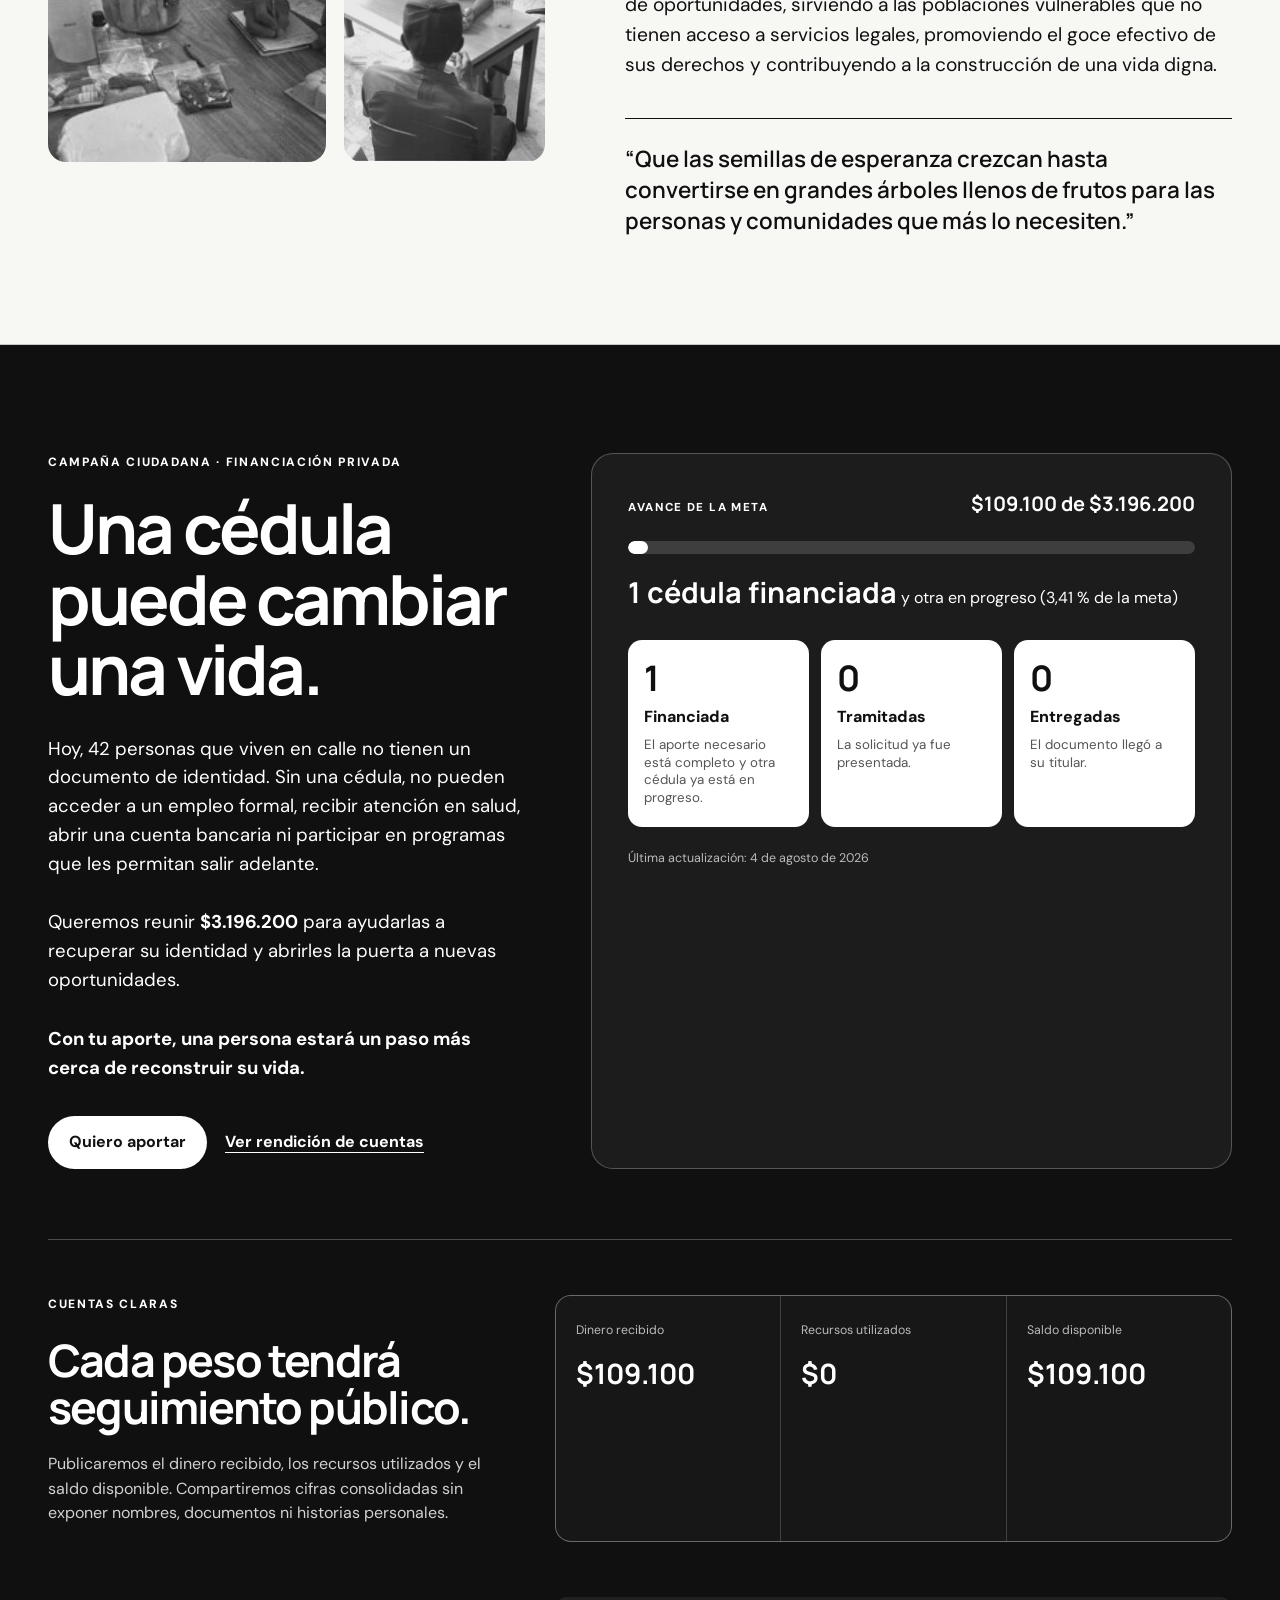
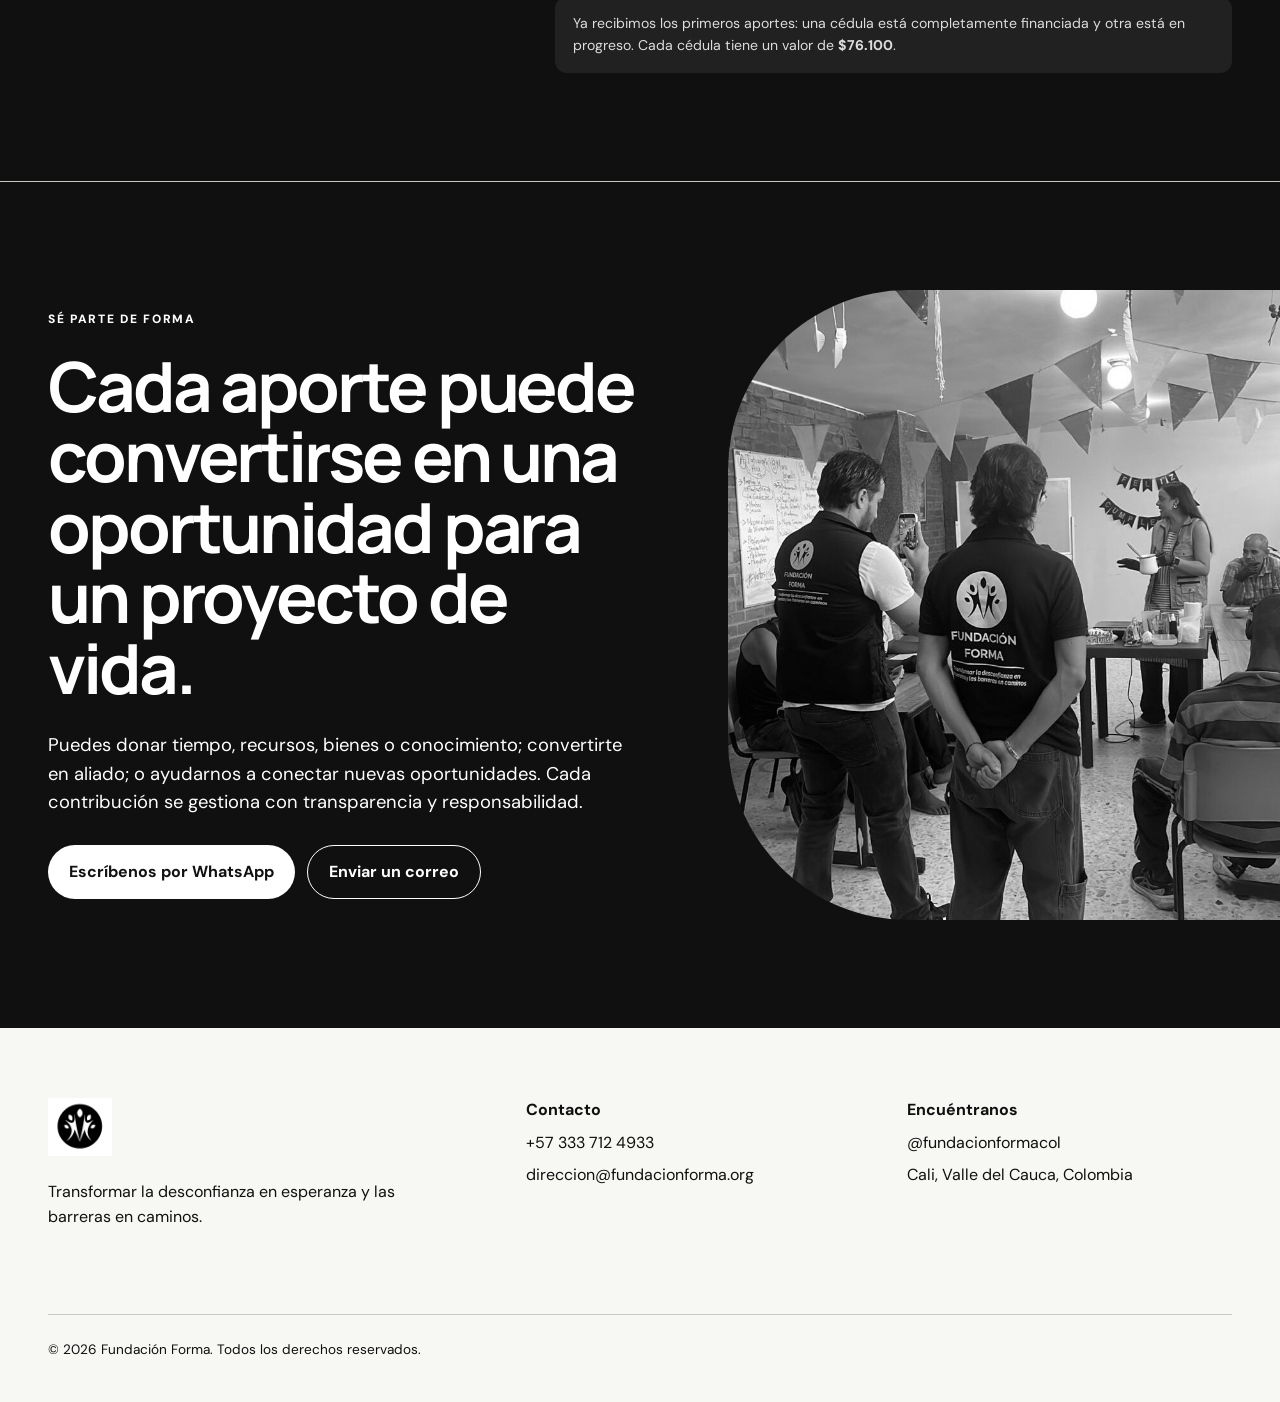
==== commit 720eb8c1: "Actualizar avance de campaña de cédulas" ====
--- a/index.html
+++ b/index.html
@@ -110,16 +110,16 @@
       <div class="campaign-progress reveal" aria-labelledby="campaign-progress-title">
         <div class="progress-heading">
           <span id="campaign-progress-title">Avance de la meta</span>
-          <strong>$0 de $3.196.200</strong>
+          <strong>$109.100 de $3.196.200</strong>
         </div>
-        <div class="progress-bar" role="progressbar" aria-label="Dinero recaudado" aria-valuemin="0" aria-valuemax="3196200" aria-valuenow="0"><span style="width:0%"></span></div>
-        <p><strong>0 de 42</strong> cédulas financiadas</p>
+        <div class="progress-bar" role="progressbar" aria-label="Dinero recaudado" aria-valuemin="0" aria-valuemax="3196200" aria-valuenow="109100"><span style="width:3.41%"></span></div>
+        <p><strong>1 cédula financiada</strong> y otra en progreso <span>(3,41 % de la meta)</span></p>
         <div class="case-status">
-          <article><strong>0</strong><span>Financiadas</span><small>El aporte necesario está completo.</small></article>
+          <article><strong>1</strong><span>Financiada</span><small>El aporte necesario está completo y otra cédula ya está en progreso.</small></article>
           <article><strong>0</strong><span>Tramitadas</span><small>La solicitud ya fue presentada.</small></article>
           <article><strong>0</strong><span>Entregadas</span><small>El documento llegó a su titular.</small></article>
         </div>
-        <p class="campaign-updated">Última actualización: 28 de julio de 2026</p>
+        <p class="campaign-updated">Última actualización: 4 de agosto de 2026</p>
       </div>
 
       <div class="campaign-transparency reveal" id="transparencia-campana">
@@ -129,11 +129,11 @@
           <p>Publicaremos el dinero recibido, los recursos utilizados y el saldo disponible. Compartiremos cifras consolidadas sin exponer nombres, documentos ni historias personales.</p>
         </div>
         <dl class="campaign-ledger">
-          <div><dt>Dinero recibido</dt><dd>$0</dd></div>
+          <div><dt>Dinero recibido</dt><dd>$109.100</dd></div>
           <div><dt>Recursos utilizados</dt><dd>$0</dd></div>
-          <div><dt>Saldo disponible</dt><dd>$0</dd></div>
+          <div><dt>Saldo disponible</dt><dd>$109.100</dd></div>
         </dl>
-        <p class="campaign-note">El registro detallado aparecerá aquí cuando comience la recepción de aportes. Cada cédula tiene un valor de <strong>$76.100</strong>.</p>
+        <p class="campaign-note">Ya recibimos los primeros aportes: una cédula está completamente financiada y otra está en progreso. Cada cédula tiene un valor de <strong>$76.100</strong>.</p>
       </div>
     </section>
 
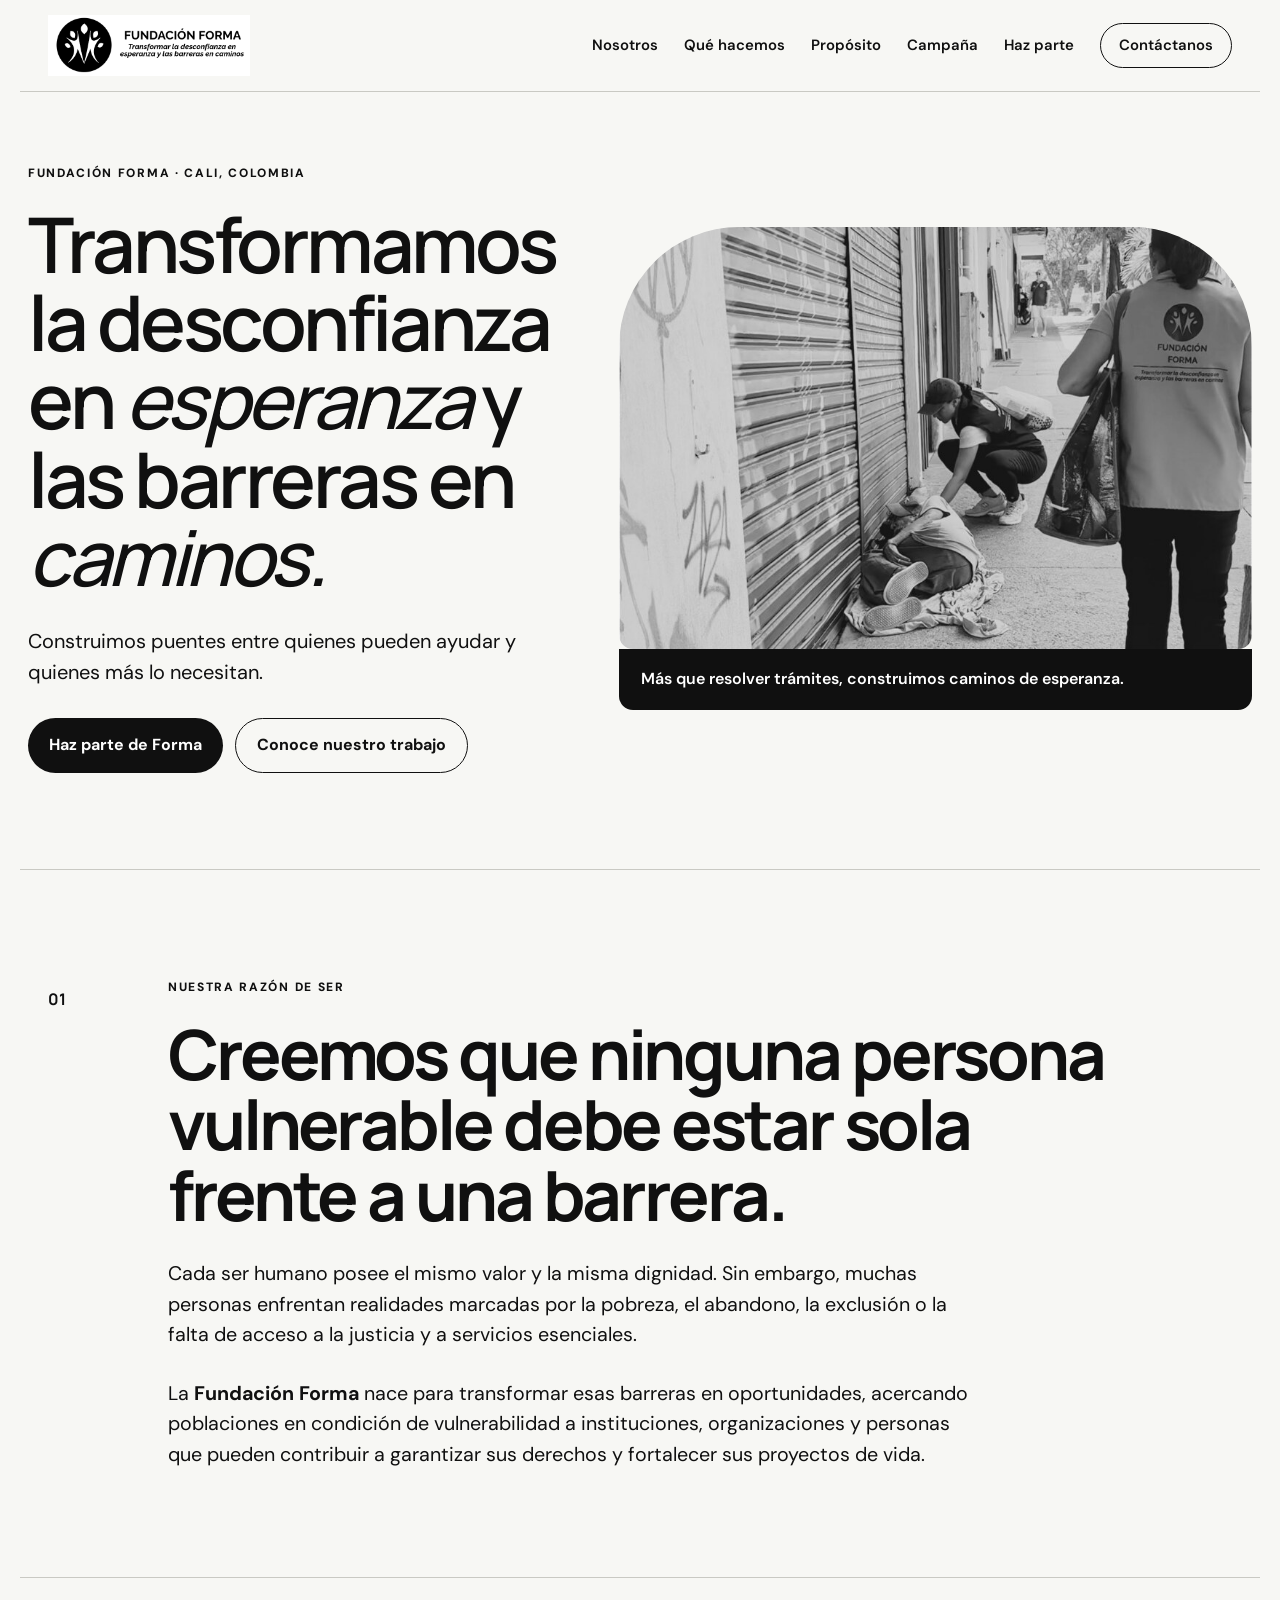
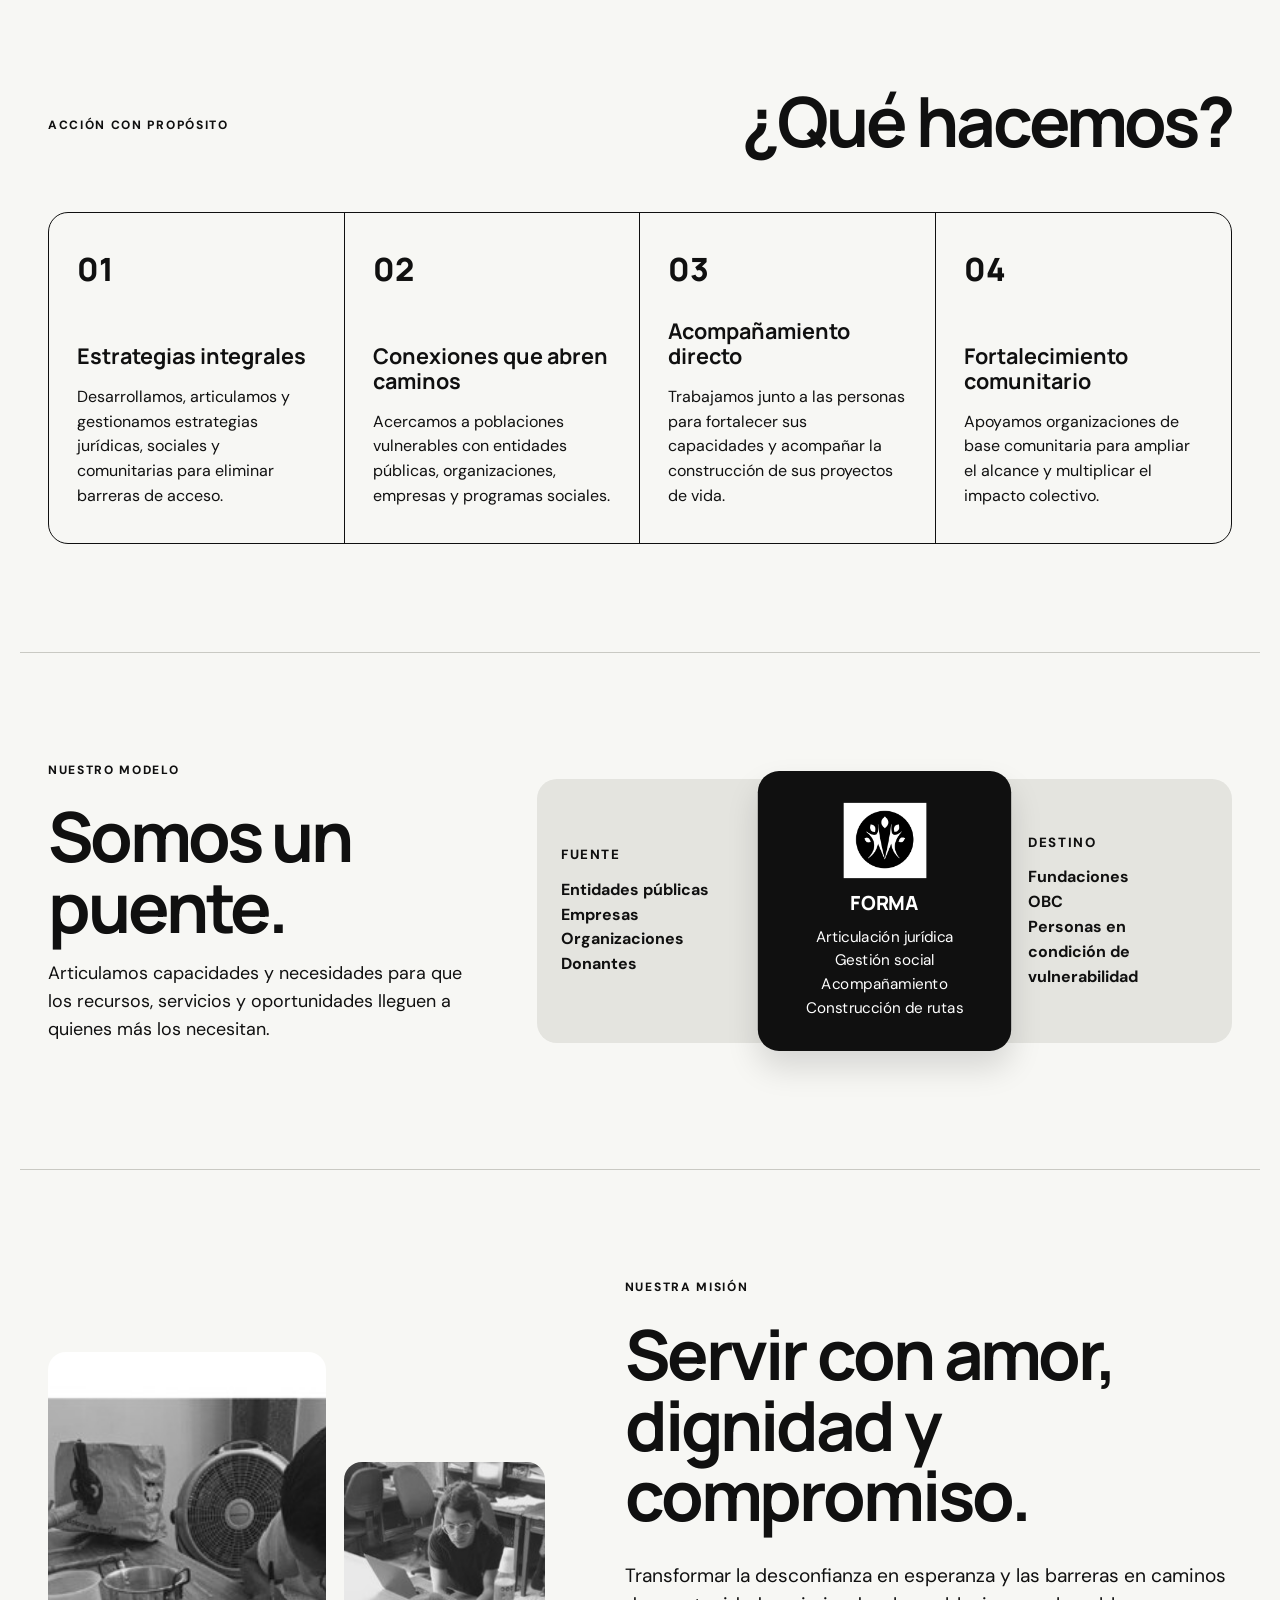
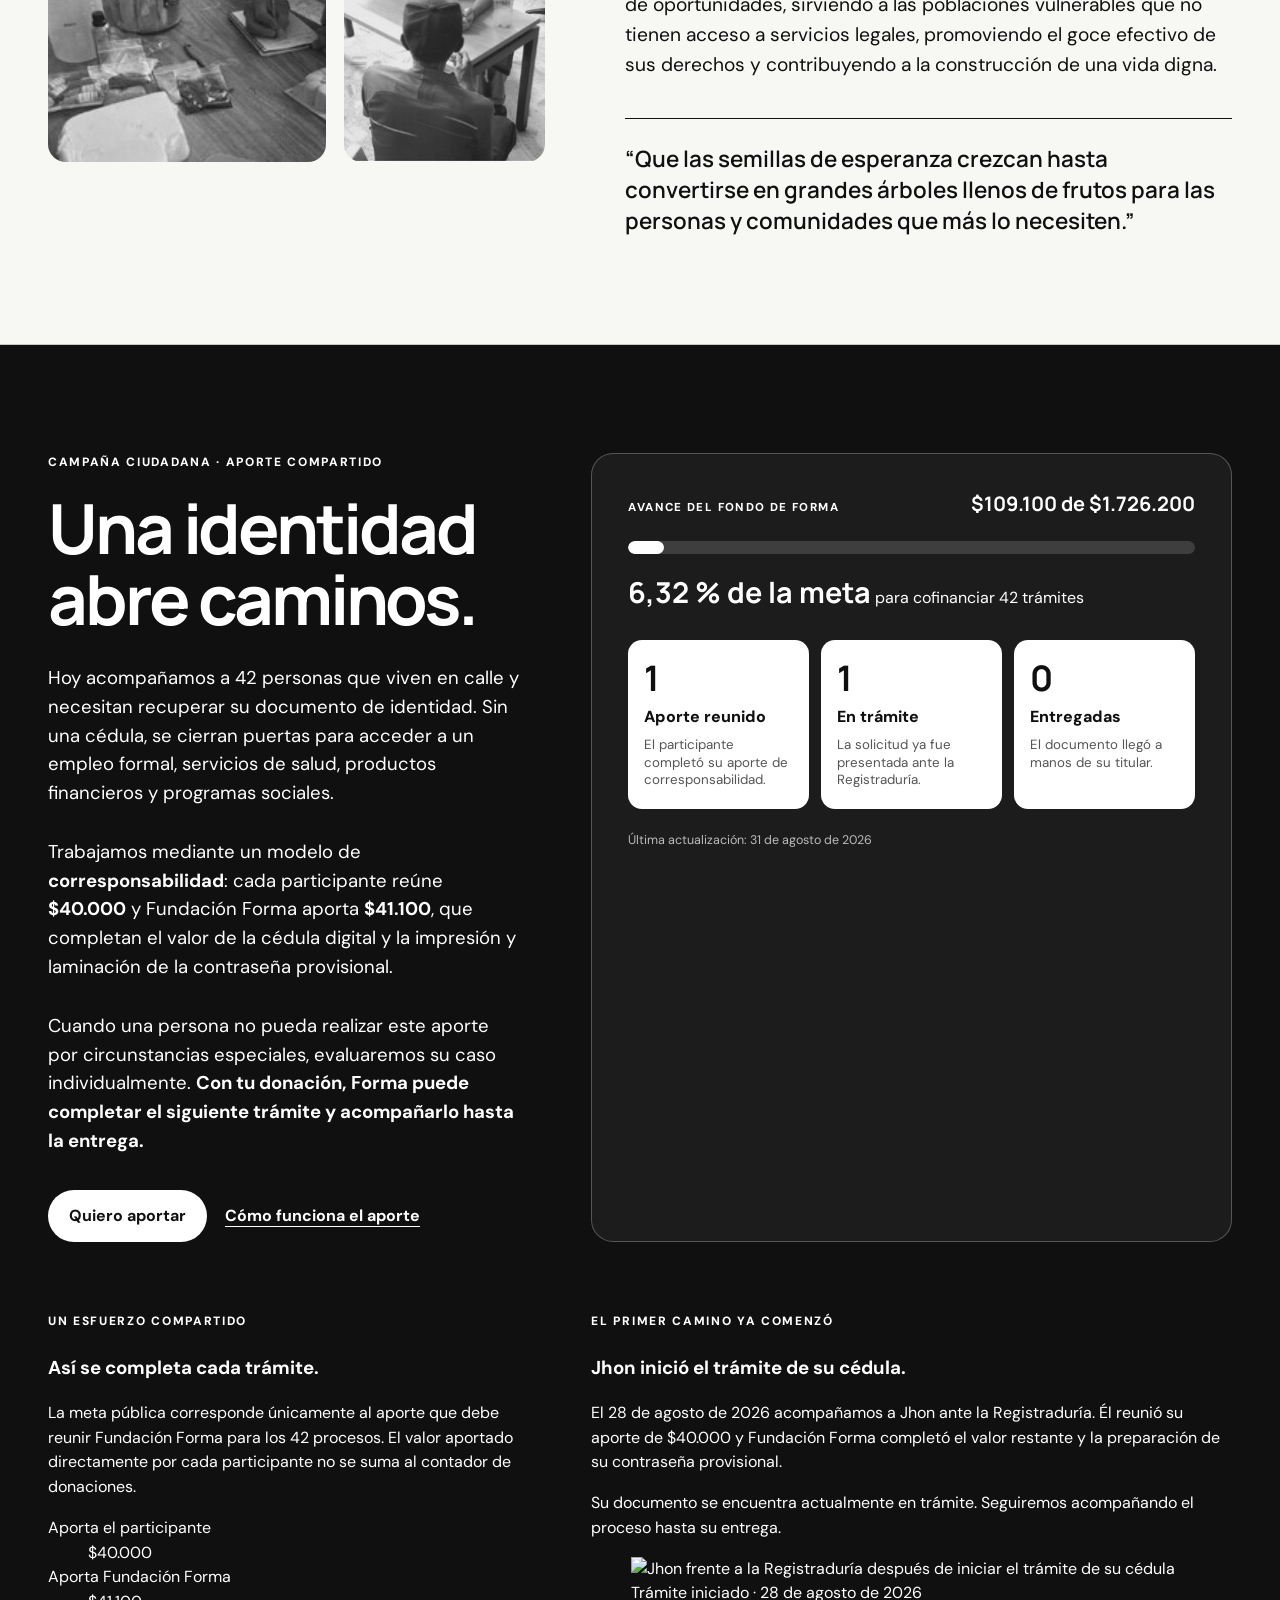
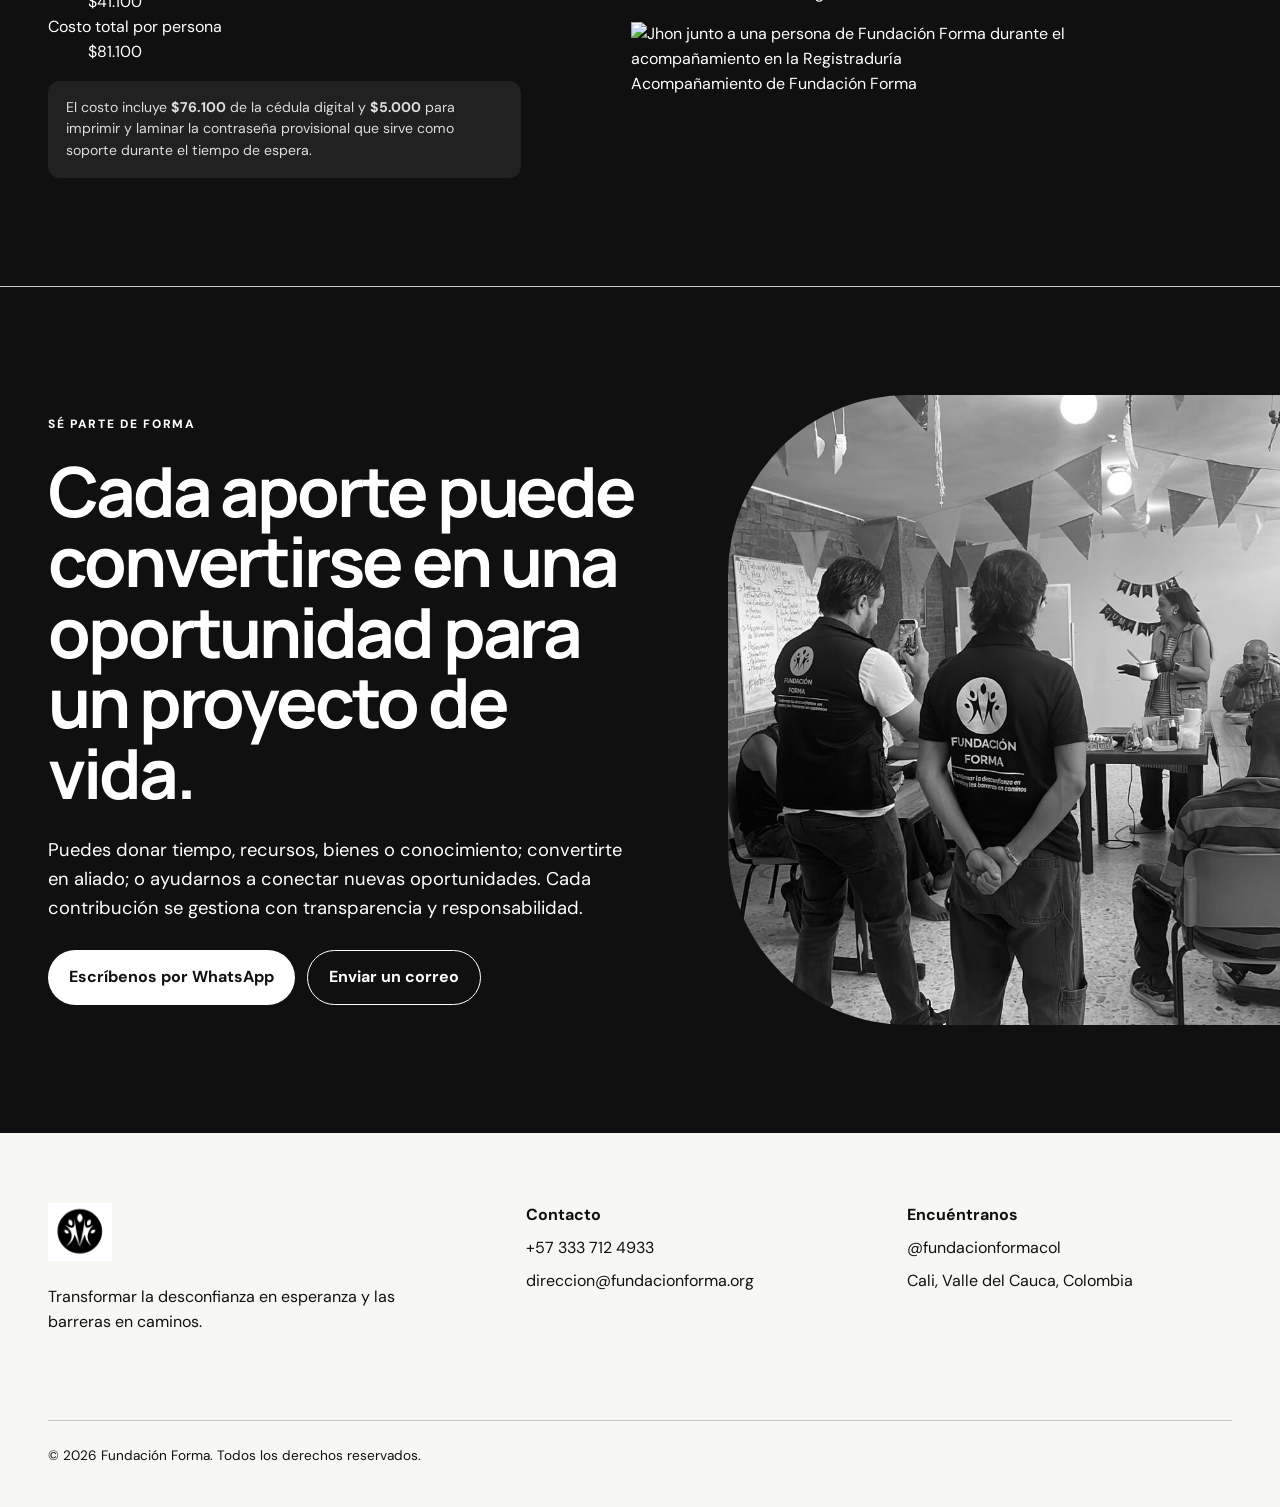
==== commit 42844aa7: "Actualizar campaña con modelo de corresponsabilidad" ====
--- a/index.html
+++ b/index.html
@@ -96,45 +96,58 @@
 
     <section class="campaign section" id="campana">
       <div class="campaign-intro reveal">
-        <p class="eyebrow">Campaña ciudadana · Financiación privada</p>
-        <h2>Una cédula puede cambiar una vida.</h2>
-        <p>Hoy, 42 personas que viven en calle no tienen un documento de identidad. Sin una cédula, no pueden acceder a un empleo formal, recibir atención en salud, abrir una cuenta bancaria ni participar en programas que les permitan salir adelante.</p>
-        <p>Queremos reunir <strong>$3.196.200</strong> para ayudarlas a recuperar su identidad y abrirles la puerta a nuevas oportunidades.</p>
-        <p><strong>Con tu aporte, una persona estará un paso más cerca de reconstruir su vida.</strong></p>
+        <p class="eyebrow">Campaña ciudadana · Aporte compartido</p>
+        <h2>Una identidad abre caminos.</h2>
+        <p>Hoy acompañamos a 42 personas que viven en calle y necesitan recuperar su documento de identidad. Sin una cédula, se cierran puertas para acceder a un empleo formal, servicios de salud, productos financieros y programas sociales.</p>
+        <p>Trabajamos mediante un modelo de <strong>corresponsabilidad</strong>: cada participante reúne <strong>$40.000</strong> y Fundación Forma aporta <strong>$41.100</strong>, que completan el valor de la cédula digital y la impresión y laminación de la contraseña provisional.</p>
+        <p>Cuando una persona no pueda realizar este aporte por circunstancias especiales, evaluaremos su caso individualmente. <strong>Con tu donación, Forma puede completar el siguiente trámite y acompañarlo hasta la entrega.</strong></p>
         <div class="campaign-actions">
           <a class="button button-white" href="https://wa.me/573337124933?text=Hola%20Fundaci%C3%B3n%20Forma%2C%20quiero%20aportar%20a%20la%20campa%C3%B1a%20Una%20identidad%20abre%20caminos." target="_blank" rel="noopener">Quiero aportar</a>
-          <a class="campaign-link" href="#transparencia-campana">Ver rendición de cuentas</a>
+          <a class="campaign-link" href="#como-funciona">Cómo funciona el aporte</a>
         </div>
       </div>
 
       <div class="campaign-progress reveal" aria-labelledby="campaign-progress-title">
         <div class="progress-heading">
-          <span id="campaign-progress-title">Avance de la meta</span>
-          <strong>$109.100 de $3.196.200</strong>
+          <span id="campaign-progress-title">Avance del fondo de Forma</span>
+          <strong>$109.100 de $1.726.200</strong>
         </div>
-        <div class="progress-bar" role="progressbar" aria-label="Dinero recaudado" aria-valuemin="0" aria-valuemax="3196200" aria-valuenow="109100"><span style="width:3.41%"></span></div>
-        <p><strong>1 cédula financiada</strong> y otra en progreso <span>(3,41 % de la meta)</span></p>
+        <div class="progress-bar" role="progressbar" aria-label="Aportes recibidos para el fondo de cofinanciación" aria-valuemin="0" aria-valuemax="1726200" aria-valuenow="109100"><span style="width:6.32%"></span></div>
+        <p><strong>6,32 % de la meta</strong> <span>para cofinanciar 42 trámites</span></p>
         <div class="case-status">
-          <article><strong>1</strong><span>Financiada</span><small>El aporte necesario está completo y otra cédula ya está en progreso.</small></article>
-          <article><strong>0</strong><span>Tramitadas</span><small>La solicitud ya fue presentada.</small></article>
-          <article><strong>0</strong><span>Entregadas</span><small>El documento llegó a su titular.</small></article>
+          <article><strong>1</strong><span>Aporte reunido</span><small>El participante completó su aporte de corresponsabilidad.</small></article>
+          <article><strong>1</strong><span>En trámite</span><small>La solicitud ya fue presentada ante la Registraduría.</small></article>
+          <article><strong>0</strong><span>Entregadas</span><small>El documento llegó a manos de su titular.</small></article>
         </div>
-        <p class="campaign-updated">Última actualización: 4 de agosto de 2026</p>
+        <p class="campaign-updated">Última actualización: 31 de agosto de 2026</p>
       </div>
 
-      <div class="campaign-transparency reveal" id="transparencia-campana">
+      <div class="campaign-model reveal" id="como-funciona">
         <div>
-          <p class="eyebrow">Cuentas claras</p>
-          <h3>Cada peso tendrá seguimiento público.</h3>
-          <p>Publicaremos el dinero recibido, los recursos utilizados y el saldo disponible. Compartiremos cifras consolidadas sin exponer nombres, documentos ni historias personales.</p>
+          <p class="eyebrow">Un esfuerzo compartido</p>
+          <h3>Así se completa cada trámite.</h3>
+          <p>La meta pública corresponde únicamente al aporte que debe reunir Fundación Forma para los 42 procesos. El valor aportado directamente por cada participante no se suma al contador de donaciones.</p>
         </div>
-        <dl class="campaign-ledger">
-          <div><dt>Dinero recibido</dt><dd>$109.100</dd></div>
-          <div><dt>Recursos utilizados</dt><dd>$0</dd></div>
-          <div><dt>Saldo disponible</dt><dd>$109.100</dd></div>
+        <dl class="campaign-breakdown">
+          <div><dt>Aporta el participante</dt><dd>$40.000</dd></div>
+          <div><dt>Aporta Fundación Forma</dt><dd>$41.100</dd></div>
+          <div><dt>Costo total por persona</dt><dd>$81.100</dd></div>
         </dl>
-        <p class="campaign-note">Ya recibimos los primeros aportes: una cédula está completamente financiada y otra está en progreso. Cada cédula tiene un valor de <strong>$76.100</strong>.</p>
+        <p class="campaign-note">El costo incluye <strong>$76.100</strong> de la cédula digital y <strong>$5.000</strong> para imprimir y laminar la contraseña provisional que sirve como soporte durante el tiempo de espera.</p>
       </div>
+
+      <article class="campaign-story reveal" aria-labelledby="story-jhon-title">
+        <div class="campaign-story-copy">
+          <p class="eyebrow">El primer camino ya comenzó</p>
+          <h3 id="story-jhon-title">Jhon inició el trámite de su cédula.</h3>
+          <p>El 28 de agosto de 2026 acompañamos a Jhon ante la Registraduría. Él reunió su aporte de $40.000 y Fundación Forma completó el valor restante y la preparación de su contraseña provisional.</p>
+          <p>Su documento se encuentra actualmente en trámite. Seguiremos acompañando el proceso hasta su entrega.</p>
+        </div>
+        <div class="campaign-story-photos">
+          <figure><img src="jhon-registraduria.jpg" alt="Jhon frente a la Registraduría después de iniciar el trámite de su cédula"><figcaption>Trámite iniciado · 28 de agosto de 2026</figcaption></figure>
+          <figure><img src="jhon-acompanamiento.jpg" alt="Jhon junto a una persona de Fundación Forma durante el acompañamiento en la Registraduría"><figcaption>Acompañamiento de Fundación Forma</figcaption></figure>
+        </div>
+      </article>
     </section>
 
     <section class="join section" id="participa">
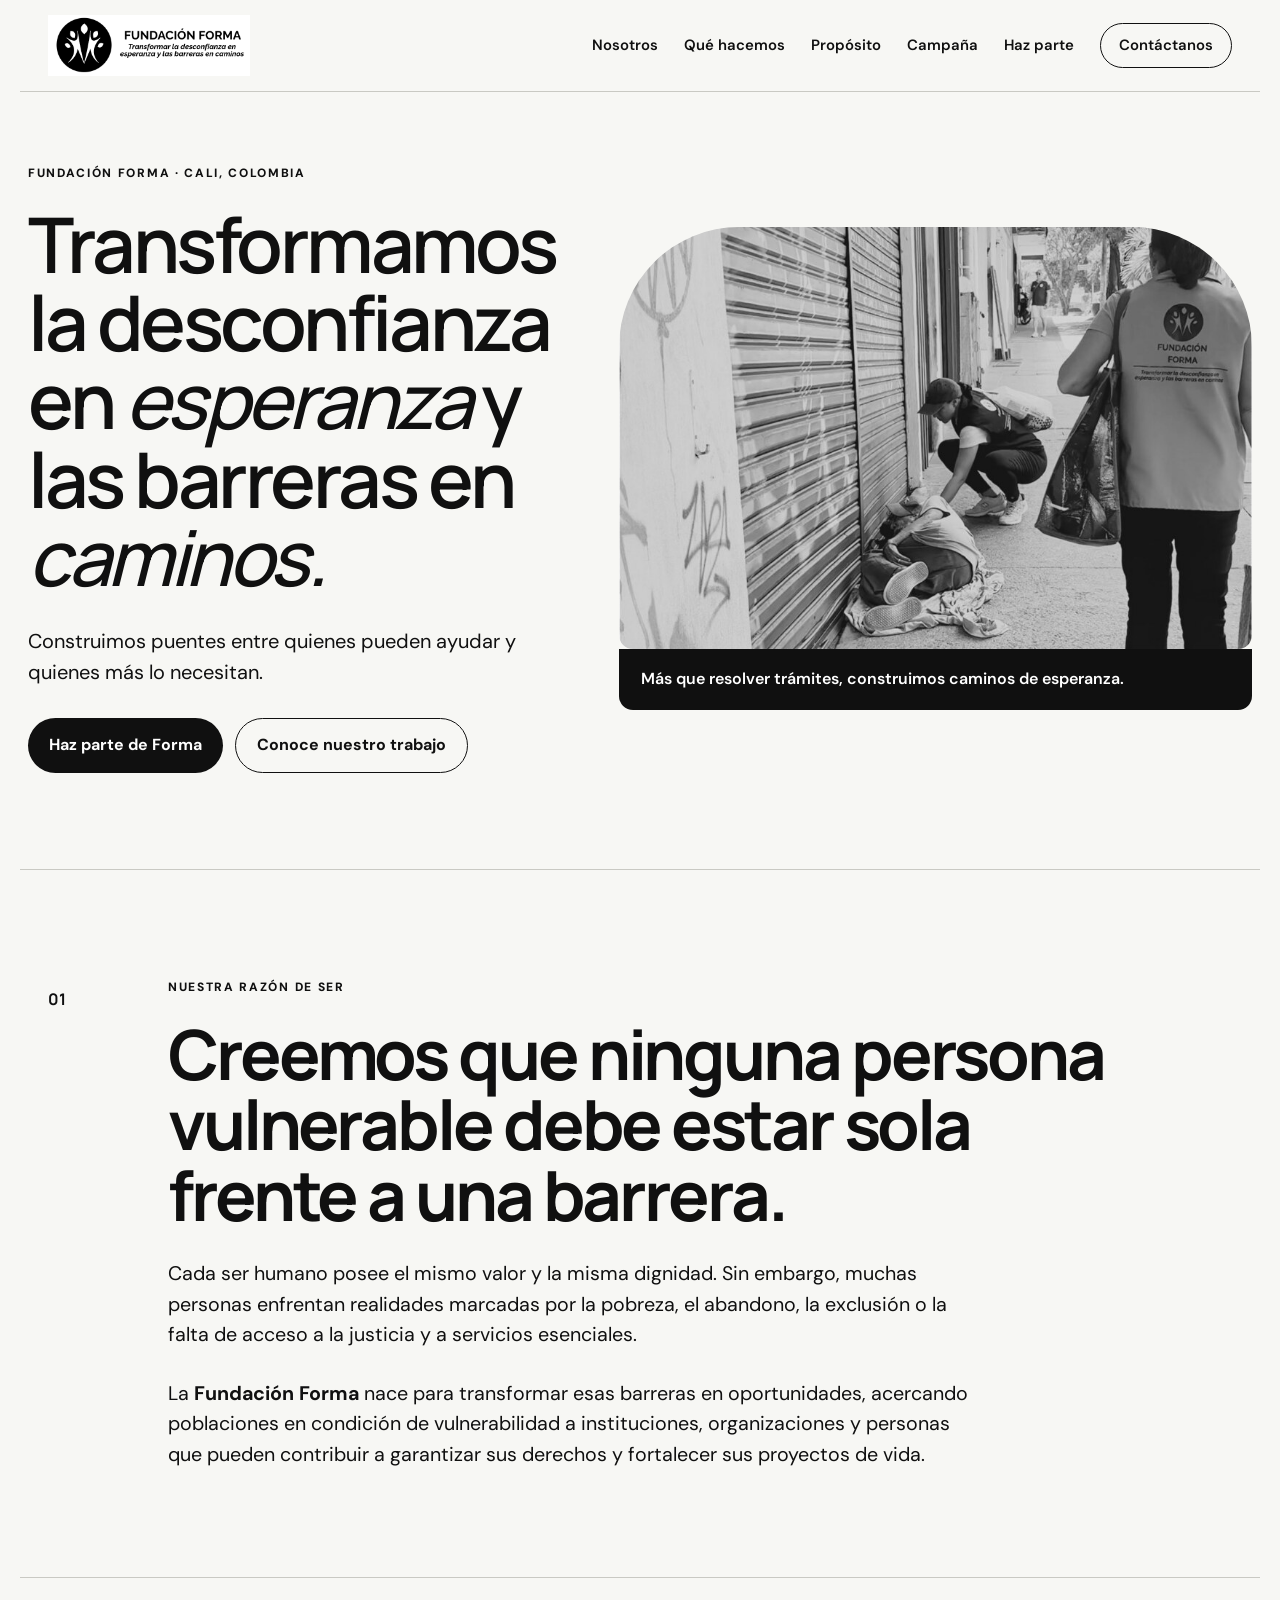
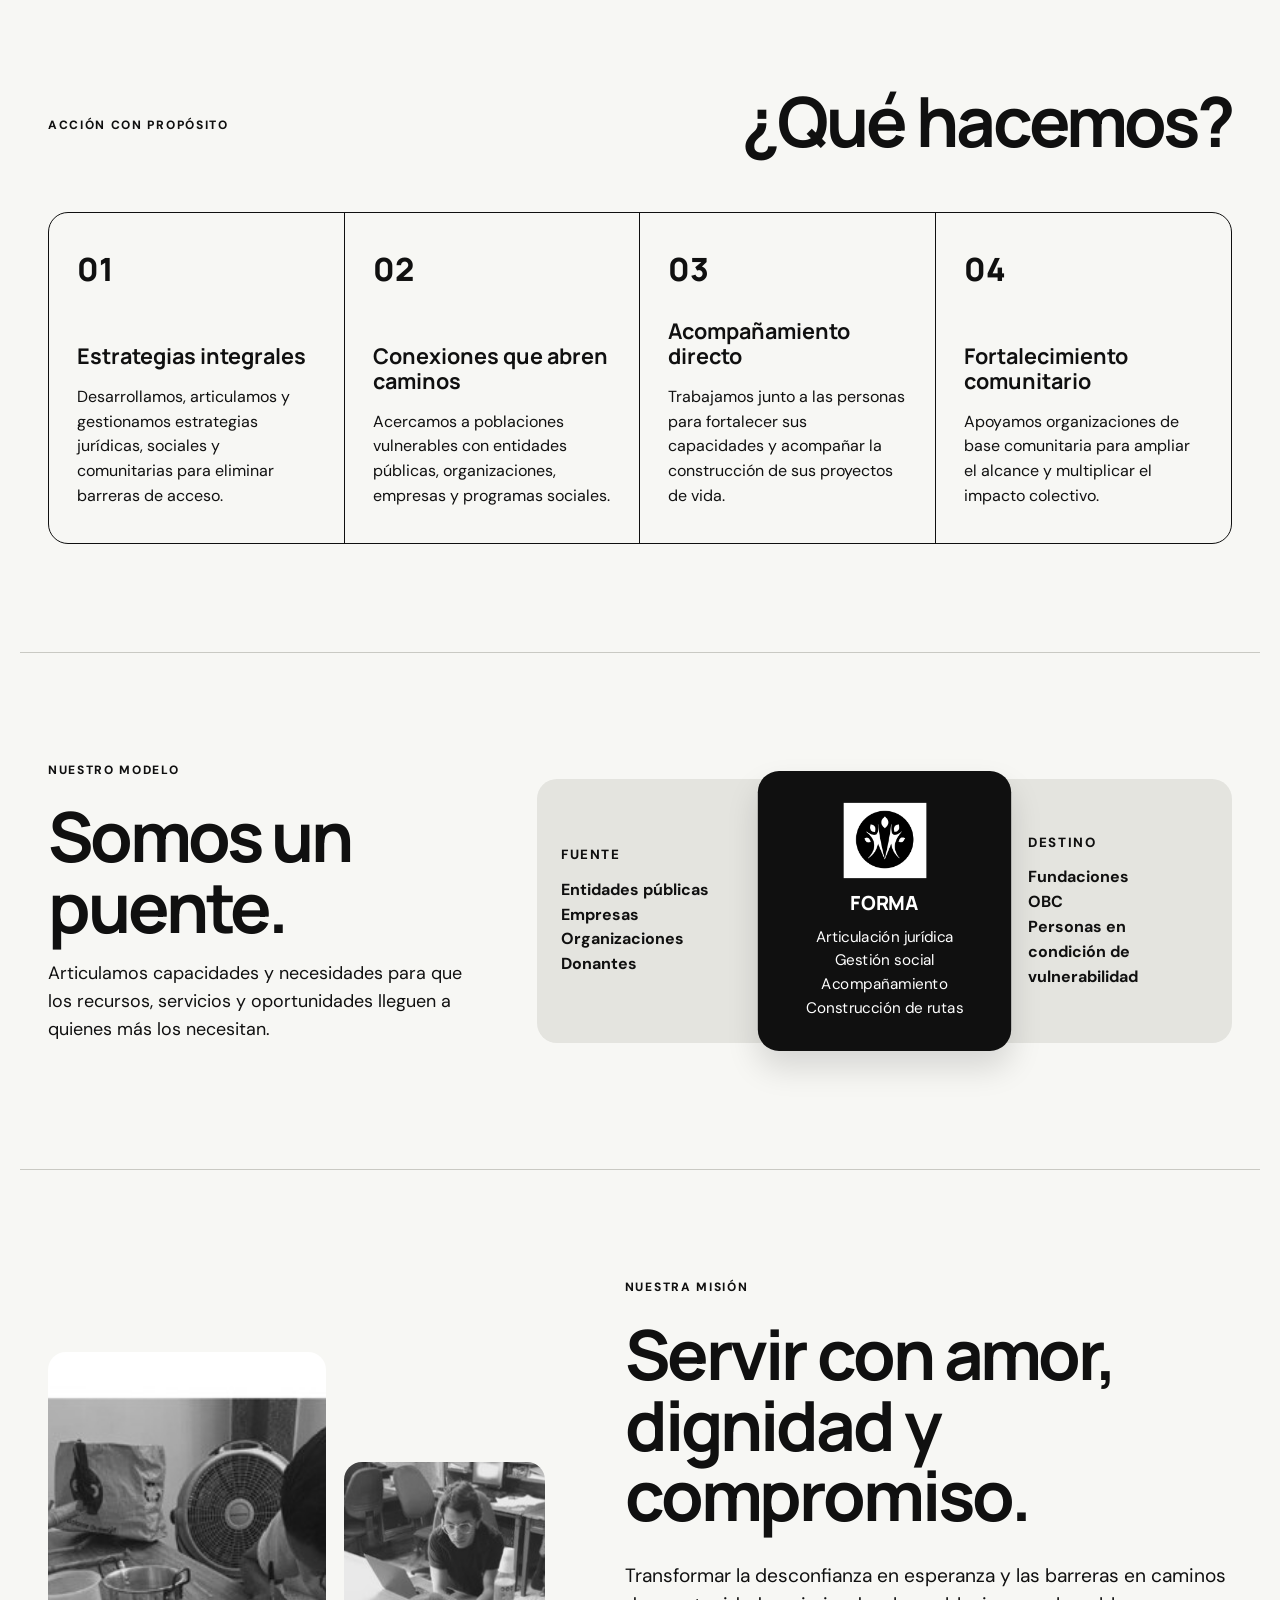
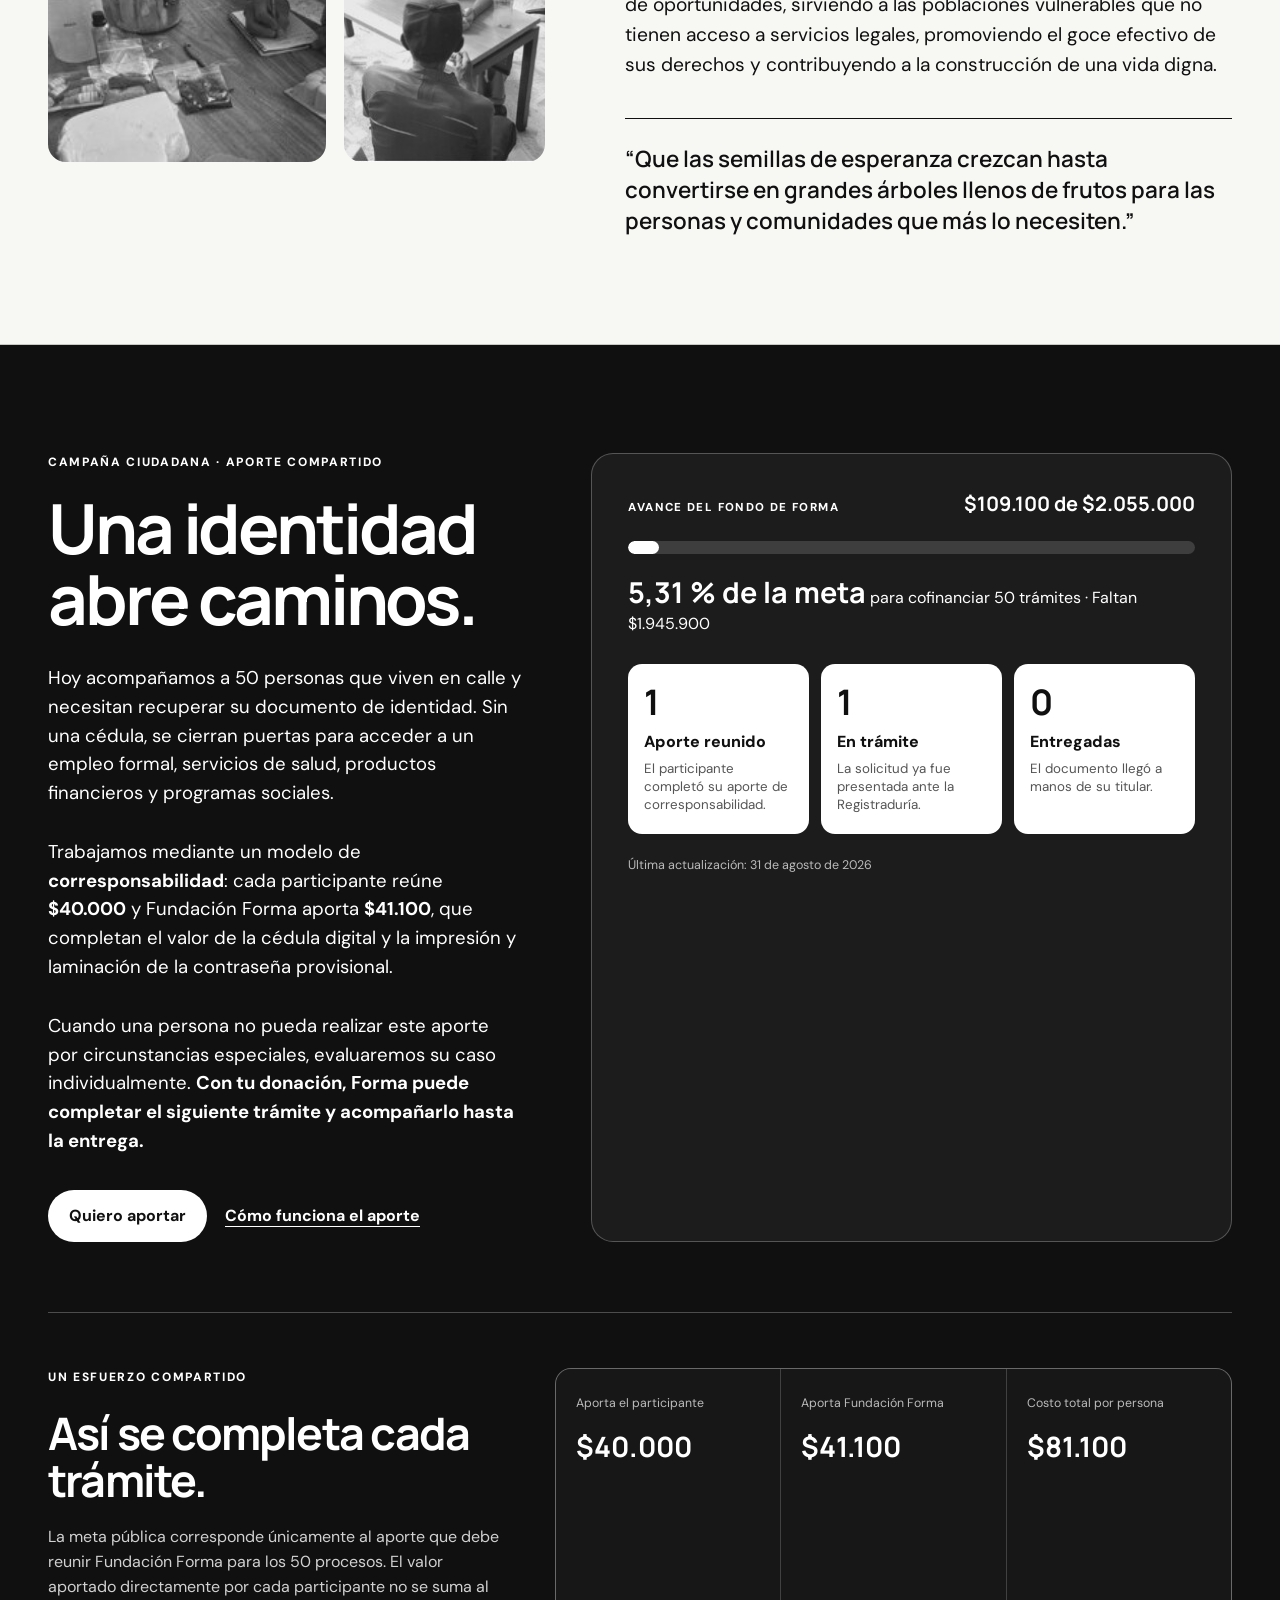
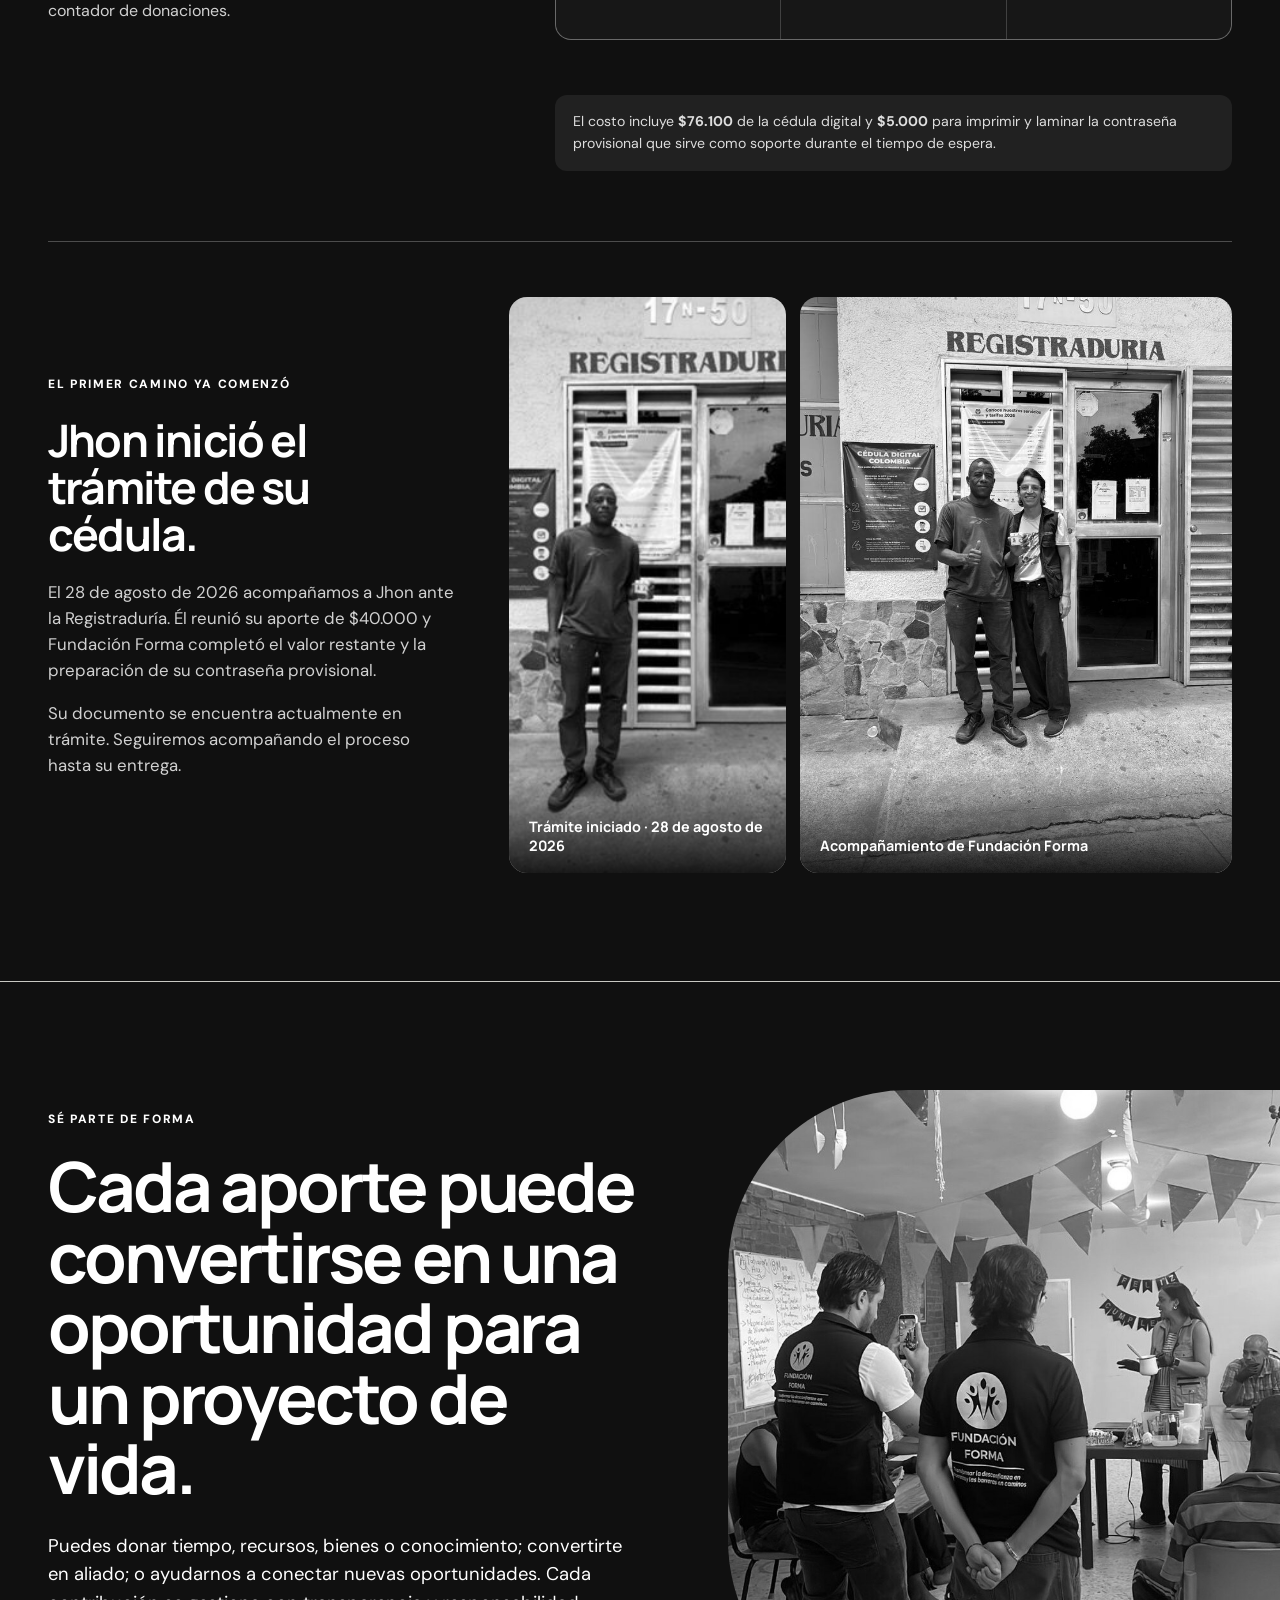
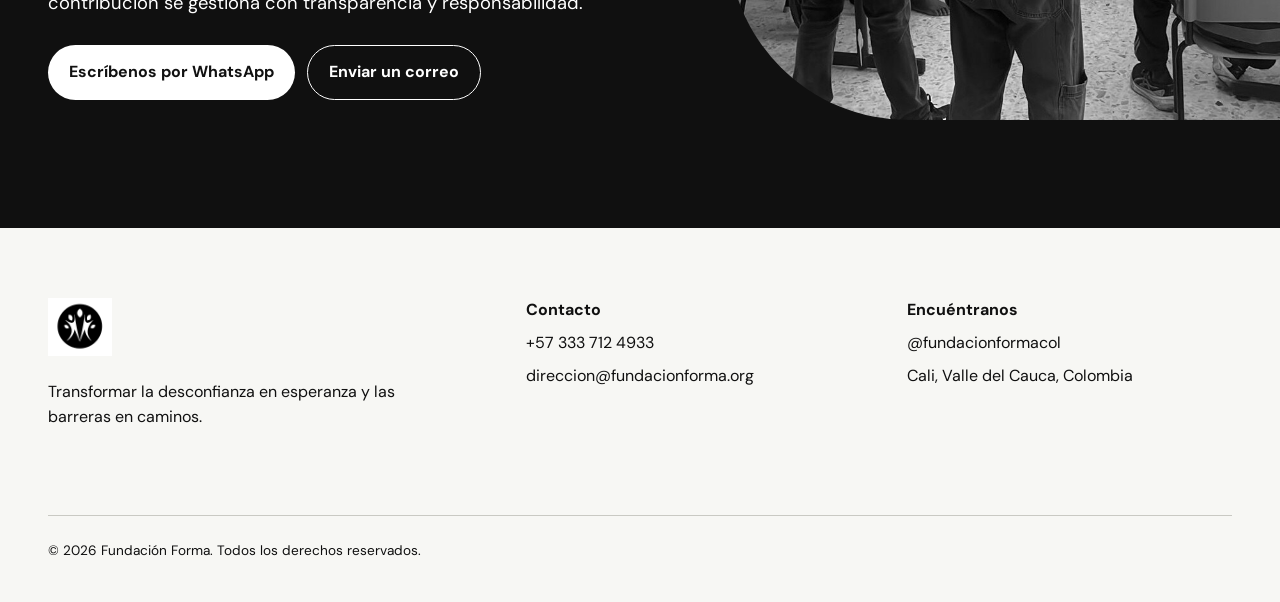
==== commit 773a0130: "Actualizar campaña a una meta de 50 cédulas" ====
--- a/index.html
+++ b/index.html
@@ -98,7 +98,7 @@
       <div class="campaign-intro reveal">
         <p class="eyebrow">Campaña ciudadana · Aporte compartido</p>
         <h2>Una identidad abre caminos.</h2>
-        <p>Hoy acompañamos a 42 personas que viven en calle y necesitan recuperar su documento de identidad. Sin una cédula, se cierran puertas para acceder a un empleo formal, servicios de salud, productos financieros y programas sociales.</p>
+        <p>Hoy acompañamos a 50 personas que viven en calle y necesitan recuperar su documento de identidad. Sin una cédula, se cierran puertas para acceder a un empleo formal, servicios de salud, productos financieros y programas sociales.</p>
         <p>Trabajamos mediante un modelo de <strong>corresponsabilidad</strong>: cada participante reúne <strong>$40.000</strong> y Fundación Forma aporta <strong>$41.100</strong>, que completan el valor de la cédula digital y la impresión y laminación de la contraseña provisional.</p>
         <p>Cuando una persona no pueda realizar este aporte por circunstancias especiales, evaluaremos su caso individualmente. <strong>Con tu donación, Forma puede completar el siguiente trámite y acompañarlo hasta la entrega.</strong></p>
         <div class="campaign-actions">
@@ -110,10 +110,10 @@
       <div class="campaign-progress reveal" aria-labelledby="campaign-progress-title">
         <div class="progress-heading">
           <span id="campaign-progress-title">Avance del fondo de Forma</span>
-          <strong>$109.100 de $1.726.200</strong>
+          <strong>$109.100 de $2.055.000</strong>
         </div>
-        <div class="progress-bar" role="progressbar" aria-label="Aportes recibidos para el fondo de cofinanciación" aria-valuemin="0" aria-valuemax="1726200" aria-valuenow="109100"><span style="width:6.32%"></span></div>
-        <p><strong>6,32 % de la meta</strong> <span>para cofinanciar 42 trámites</span></p>
+        <div class="progress-bar" role="progressbar" aria-label="Aportes recibidos para el fondo de cofinanciación" aria-valuemin="0" aria-valuemax="2055000" aria-valuenow="109100"><span style="width:5.31%"></span></div>
+        <p><strong>5,31 % de la meta</strong> <span>para cofinanciar 50 trámites · Faltan $1.945.900</span></p>
         <div class="case-status">
           <article><strong>1</strong><span>Aporte reunido</span><small>El participante completó su aporte de corresponsabilidad.</small></article>
           <article><strong>1</strong><span>En trámite</span><small>La solicitud ya fue presentada ante la Registraduría.</small></article>
@@ -126,7 +126,7 @@
         <div>
           <p class="eyebrow">Un esfuerzo compartido</p>
           <h3>Así se completa cada trámite.</h3>
-          <p>La meta pública corresponde únicamente al aporte que debe reunir Fundación Forma para los 42 procesos. El valor aportado directamente por cada participante no se suma al contador de donaciones.</p>
+          <p>La meta pública corresponde únicamente al aporte que debe reunir Fundación Forma para los 50 procesos. El valor aportado directamente por cada participante no se suma al contador de donaciones.</p>
         </div>
         <dl class="campaign-breakdown">
           <div><dt>Aporta el participante</dt><dd>$40.000</dd></div>
--- a/styles.css
+++ b/styles.css
@@ -168,3 +168,21 @@
 footer{grid-template-columns:1fr;padding-left:20px;padding-right:20px}
 .copyright{grid-column:auto}
 }
+
+.campaign-model{grid-column:1/-1;border-top:1px solid #ffffff40;padding-top:55px;display:grid;grid-template-columns:.8fr 1.2fr;gap:55px;scroll-margin-top:100px}
+.campaign-model h3,.campaign-story h3{font:700 clamp(2rem,3.5vw,3.7rem) "Manrope";letter-spacing:-.04em;line-height:1.05;margin:0 0 22px}
+.campaign-model>div>p:last-child{max-width:570px;color:#d1d1d1}
+.campaign-breakdown{margin:0;display:grid;grid-template-columns:repeat(3,1fr);gap:1px;background:#ffffff35;border:1px solid #ffffff35;border-radius:16px;overflow:hidden}
+.campaign-breakdown div{background:#171717;padding:25px 20px}
+.campaign-breakdown dt{font-size:.77rem;color:#bbb;margin-bottom:14px}
+.campaign-breakdown dd{margin:0;font:700 1.75rem "Manrope"}
+.campaign-story{grid-column:1/-1;border-top:1px solid #ffffff40;padding-top:55px;display:grid;grid-template-columns:.72fr 1.28fr;gap:55px;align-items:center}
+.campaign-story-copy p:not(.eyebrow){color:#d1d1d1;font-size:1.05rem}
+.campaign-story-photos{display:grid;grid-template-columns:.78fr 1.22fr;gap:14px;align-items:stretch}
+.campaign-story-photos figure{margin:0;position:relative;overflow:hidden;border-radius:18px;background:#242424;min-height:430px}
+.campaign-story-photos img{width:100%;height:100%;object-fit:cover;filter:grayscale(1)}
+.campaign-story-photos figure:first-child img{object-position:center 45%}
+.campaign-story-photos figure:last-child img{object-position:center 42%}
+.campaign-story-photos figcaption{position:absolute;left:0;right:0;bottom:0;padding:65px 20px 18px;background:linear-gradient(transparent,#000d);color:#fff;font:700 .9rem "Manrope"}
+@media(max-width:900px){.campaign-model,.campaign-story{grid-template-columns:1fr}.campaign-story-photos figure{min-height:390px}}
+@media(max-width:620px){.campaign-breakdown,.campaign-story-photos{grid-template-columns:1fr}.campaign-story-photos figure{min-height:0;aspect-ratio:4/5}.campaign-story-photos figure:last-child{aspect-ratio:3/4}}
